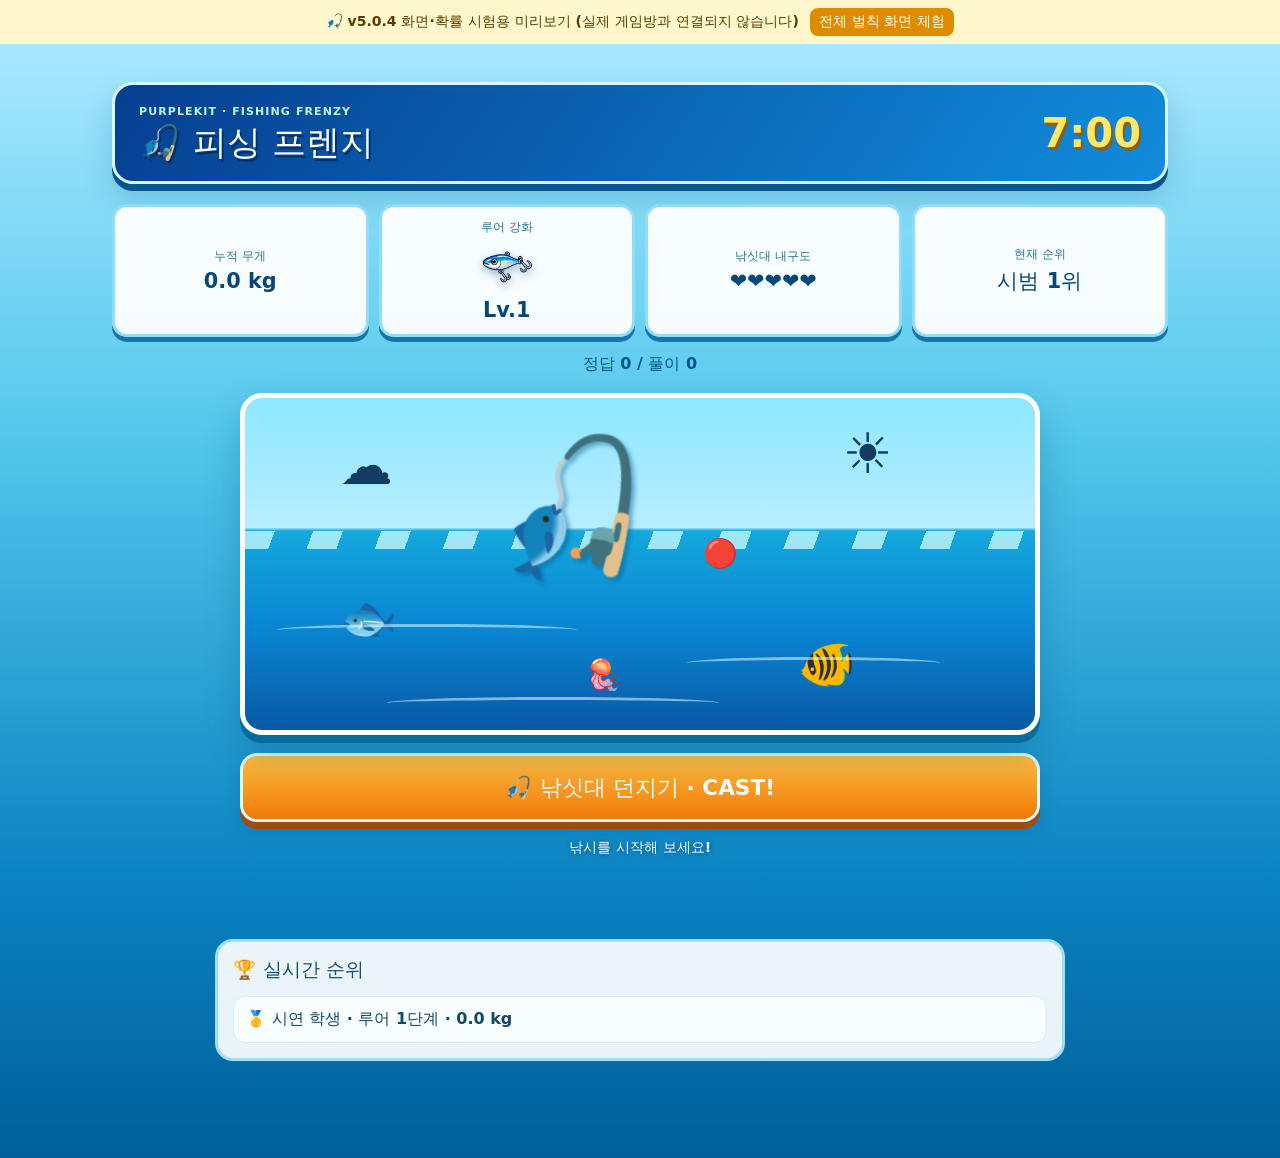
==== fishing-demo.html @ c1966823 "Add files via upload" ====
<!doctype html><html lang="ko"><head><meta charset="utf-8"><meta name="viewport" content="width=device-width, initial-scale=1"><title>피싱 프렌지 v5.0.4 · 오프라인 미리보기</title>
<link rel="stylesheet" href="styles.css"><link rel="stylesheet" href="arcade.css"><link rel="stylesheet" href="fishing.css">
<style>body{margin:0}#fishing-student{display:block!important;position:relative!important}#preview-banner{position:relative;z-index:10;background:#fff7cc;color:#583d00;padding:8px 12px;text-align:center;font-size:14px;font-weight:800}#preview-penalty{border:0;padding:5px 9px;background:#df8b00;color:white;border-radius:8px;cursor:pointer;margin-left:6px}</style></head>
<body class="arcade-theme quiz-stage-active"><div id="preview-banner">🎣 v5.0.4 화면·확률 시험용 미리보기 (실제 게임방과 연결되지 않습니다) <button type="button" id="preview-penalty">전체 벌칙 화면 체험</button></div>
<section id="student-room" hidden></section>
<section aria-label="피싱 프렌지 학생 게임 화면" class="quiz-stage fishing-student" id="fishing-student">
<div class="quiz-stage-inner fishing-stage-inner">
<div class="fishing-head"><div><span class="quiz-stage-kicker">PURPLEKIT · FISHING FRENZY</span><h2>🎣 피싱 프렌지</h2></div><strong id="fishing-clock">7:00</strong></div>
<div class="fishing-scorebar"><div><small>누적 무게</small><strong id="fishing-weight">0.0 kg</strong></div><div><small>루어 강화</small><div class="fishing-level-display"><img id="fishing-lure-icon" alt="현재 루어" src="images/fishing/lures/lure1.png"><strong id="fishing-level">Lv.1</strong></div></div><div><small>낚싯대 내구도</small><strong id="fishing-durability">❤️❤️❤️❤️❤️</strong></div><div><small>현재 순위</small><strong id="fishing-place">—</strong></div></div>
<p class="fishing-progress" id="fishing-progress">정답 0 / 풀이 0</p>
<div class="fishing-center" hidden="" id="fishing-wait">선생님이 낚시 게임을 준비하고 있어요!</div>
<div class="fishing-cast-view" hidden="" id="fishing-cast-view">
<div aria-label="푸른 바다 위 낚싯대와 물고기들" class="fishing-sea" data-phase="cast" id="fishing-boat" role="img">
<span class="fishing-sun">☀️</span><span class="fishing-cloud">☁️</span><span class="fishing-rod">🎣</span><span class="fishing-bobber">🔴</span><span class="fishing-sea-fish">🐟</span><span class="fishing-sea-fish second">🐠</span><span class="fishing-sea-fish third">🪼</span><span class="fishing-wave wave1"></span><span class="fishing-wave wave2"></span><span class="fishing-wave wave3"></span>
</div>
<button class="fishing-main-button" id="fishing-cast-button" type="button">🎣 낚싯대 던지기 · CAST!</button>
<p class="helper" id="fishing-cast-hint">눌러서 바다에 낚싯대를 던져 보세요!</p>
</div>
<section class="fishing-question-view" hidden="" id="fishing-question-view">
<div class="fishing-question-card"><span class="fishing-question-label" id="fishing-question-label">📖 퀴즈 문제</span><h2 id="fishing-question">문제 대기</h2>
<figure hidden="" id="fishing-question-image-wrap"><img alt="퀴즈 문제 그림" id="fishing-question-image"/></figure></div>
<div class="fishing-choices" id="fishing-choices"></div>
<button class="fishing-main-button" disabled="" id="fishing-submit" type="button">정답 제출하고 낚아 올리기!</button>
</section>
<section class="fishing-reward" data-rarity="normal" hidden="" id="fishing-reward">
<span class="fishing-reward-spark">✨ 🌊 ✨</span>
<div class="fishing-sprite-holder"><span class="fishing-catch-emoji" id="fishing-catch-emoji">🐟</span><img alt="낚은 바다 생물" hidden="" id="fishing-catch-image" src=""/></div>
<h2 id="fishing-reward-title">낚시 결과</h2><strong id="fishing-reward-detail">+0.0 kg</strong><p id="fishing-reward-total">누적 무게 0.0 kg</p>
<button class="fishing-main-button" id="fishing-next" type="button">다음 낚시하러 가기 ➜</button>
</section>
<section class="fishing-finished" hidden="" id="fishing-finished"><h2>🏆 피싱 프렌지 종료!</h2><p>내가 잡은 바다 생물의 총무게</p><strong id="fishing-finish-weight">0.0 kg</strong><p>아래에서 전체 순위를 확인해 보세요!</p></section>
<p aria-live="polite" class="fishing-status" id="fishing-message" role="status"></p>
<section class="fishing-leaderboard"><h3>🏆 실시간 순위</h3><div class="fishing-rank-list" id="fishing-leaders"></div></section>
<div aria-live="polite" class="fishing-penalty" data-effect="school" hidden="" id="fishing-penalty"><div class="fishing-penalty-creatures">🐟 🐠 🐟 🪼 🐟 🐠 🐟</div><strong id="fishing-penalty-description">🐟 물고기 떼!</strong></div>
</div>
</section>
<script>
// Purplekit v5.0.4 Fishing Frenzy — pure balancing and scoring helpers.
// All random rewards are chosen in the teacher's authenticated browser.
const FISHING_DURABILITY = 5;
const FISHING_PENALTY_CHANCE = 0.03;
const FISHING_PENALTY_COOLDOWN_MS = 60000;
const FISHING_PENALTY_DURATION_MS = 1800;
const FISHING_LURE_HEAL = 0; // 0 by default; adjust to 1 after classroom tests.
const CREATURES = Object.freeze([
  {id:'mackerel',name:'고등어',tier:'normal',emoji:'🐟'},
  {id:'flatfish',name:'광어',tier:'normal',emoji:'🐟'},
  {id:'puffer',name:'복어',tier:'normal',emoji:'🐡'},
  {id:'flyingfish',name:'날치',tier:'normal',emoji:'🐠'},
  {id:'jellyfish',name:'해파리',tier:'normal',emoji:'🪼'},
  {id:'salmon',name:'연어',tier:'normal',emoji:'🐟'},
  {id:'eel',name:'장어',tier:'normal',emoji:'🐍'},
  {id:'crab',name:'꽃게',tier:'normal',emoji:'🦀'},
  {id:'tuna',name:'참치',tier:'big',emoji:'🐟'},
  {id:'shark',name:'상어',tier:'big',emoji:'🦈'},
  {id:'turtle',name:'바다거북',tier:'big',emoji:'🐢'},
  {id:'whale',name:'고래',tier:'big',emoji:'🐳',minLevel:4},
  {id:'octopus',name:'문어',tier:'big',emoji:'🐙'},
  {id:'sawshark',name:'톱상어',tier:'rare',emoji:'🦈'},
  {id:'sunfish',name:'개복치',tier:'rare',emoji:'🐟'},
  {id:'orca',name:'범고래',tier:'rare',emoji:'🐋',minLevel:4},
  {id:'ray',name:'가오리',tier:'rare',emoji:'🐠'},
  {id:'anglerfish',name:'아귀',tier:'rare',emoji:'🐡'},
  {id:'megalodon',name:'메갈로돈',tier:'legend',emoji:'🦈',minLevel:5},
  {id:'mosasaurus',name:'모사사우루스',tier:'legend',emoji:'🦕',minLevel:5},
  {id:'manta',name:'만타가오리',tier:'legend',emoji:'🐠',minLevel:5},
  {id:'bluewhale',name:'대왕고래',tier:'legend',emoji:'🐋',minLevel:5},
  {id:'giantsquid',name:'대왕오징어',tier:'legend',emoji:'🦑',minLevel:5}
]);
const EARLY_RANGES=[[1,10],[5,20],[10,30],[20,50],[30,75],[45,100],[60,130],[80,165]];
const LEGEND_ODDS=[0,0,0,0,0,0.01,0.02,0.04,0.07,0.10,0.12];
const randomIndex=(n,rng=Math.random)=>Math.min(n-1,Math.max(0,Math.floor(rng()*n)));
const rollInt=(min,max,rng=Math.random)=>min+randomIndex(max-min+1,rng);
function lureInterval(level){return level<=3?3:level<=6?4:5;}
function lureRetryInterval(rng=Math.random){return rollInt(1,3,rng);}
function weightRange(level){
  const n=Math.max(1,Math.floor(Number(level)||1));
  if(n<=8)return [...EARLY_RANGES[n-1]];
  const k=n-8;
  const lo=5*Math.round((80+20*k+1.5*k*(k-1))/5);
  const hi=5*Math.round((165+35*k+2*k*(k-1))/5);
  return [lo,hi];
}
function legendChance(level){const n=Math.max(1,Math.floor(Number(level)||1));return n<5?0:n<=10?LEGEND_ODDS[n]:Math.min(.15,.12+.01*(n-10));}
function tierOdds(level){
  const legend=legendChance(level),rare=Math.min(.31,.05+.028*(level-1));
  const big=Math.min(.43,.13+.033*(level-1));
  return {legend,rare,big,normal:Math.max(0,1-legend-rare-big)};
}
function pickCreature(level,rng=Math.random){
  const odds=tierOdds(level),r=rng();
  let tier=r<odds.legend?'legend':r<odds.legend+odds.rare?'rare':r<odds.legend+odds.rare+odds.big?'big':'normal';
  let pool=CREATURES.filter(x=>x.tier===tier&&(x.minLevel||1)<=level);
  if(!pool.length){tier='normal';pool=CREATURES.filter(x=>x.tier===tier);}
  const fish=pool[randomIndex(pool.length,rng)];
  const [min,max]=weightRange(level);
  const kg=Math.round((min+(max-min)*Math.pow(rng(),1.5))*10)/10;
  const juvenile=(fish.tier==='big'||fish.tier==='rare')&&level<=3;
  return {...fish,kg,displayName:juvenile?`어린 ${fish.name}`:fish.name,level};
}
function freshScore(name,avatarId,rng=Math.random){return {name,avatarId,kg:0,answered:0,correct:0,level:1,durability:FISHING_DURABILITY,progress:0,nextUpgradeAt:lureInterval(1,rng),lastAnswerNonce:'',lastResult:null};}
function resolveCatch(score,{correct,upgrade=false,canPenalty=false,rng=Math.random}={}){
  const next={...score,answered:(score.answered||0)+1,correct:(score.correct||0)+(correct?1:0)};
  if(!correct){
    next.durability=Math.max(0,(next.durability||FISHING_DURABILITY)-1);
    let type='miss';
    if(upgrade){next.progress=0;next.nextUpgradeAt=lureRetryInterval(rng);type='upgrade-miss';}
    if(next.durability===0){
      next.level=1;next.durability=FISHING_DURABILITY;next.progress=0;next.nextUpgradeAt=lureInterval(1,rng);
      type='broken';
    }
    return {score:next,result:{type,correct:false,kg:0}};
  }
  if(upgrade){
    next.level=(next.level||1)+1;next.progress=0;next.nextUpgradeAt=lureInterval(next.level,rng);
    next.durability=Math.min(FISHING_DURABILITY,next.durability+FISHING_LURE_HEAL);
    return {score:next,result:{type:'upgrade',correct:true,kg:0,newLevel:next.level}};
  }
  next.progress=(next.progress||0)+1;
  if(canPenalty&&rng()<FISHING_PENALTY_CHANCE){
    const effects=['school','jelly','ink','shrink'];
    return {score:next,result:{type:'penalty',correct:true,kg:0,effect:effects[randomIndex(effects.length,rng)]}};
  }
  const creature=pickCreature(next.level,rng);
  next.kg=Math.round((next.kg+creature.kg)*10)/10;
  return {score:next,result:{type:'fish',correct:true,kg:creature.kg,creatureId:creature.id,name:creature.displayName,tier:creature.tier,emoji:creature.emoji,level:next.level}};
}
function fishingRanking(scores={}){return Object.entries(scores).map(([uid,s])=>({uid,...s})).sort((a,b)=>b.kg-a.kg||b.correct-a.correct||a.name.localeCompare(b.name,'ko'));}

const $=id=>document.getElementById(id);
let score=freshScore('시연 학생','a01'),phase='cast',question=null,selected='',upgrade=false,chosen=0,startedAt=Date.now(),answered=0;
const bank=[
 ['12 × 8은 얼마일까요?',['88','96','108','86'],2],
 ['우리나라의 수도는 어디일까요?',['서울','부산','대전','인천'],1],
 ['1/2과 크기가 같은 분수는?',['1/3','2/4','2/5','3/4'],2],
 ['빛의 굴절과 관련된 현상은?',['거울에 비침','물속 빨대가 꺾여 보임','그림자의 생성','소리가 반사됨'],2],
 ['15와 20의 최대공약수는?',['3','4','5','10'],3],
 ['바다에 사는 포유류는?',['꽃게','고등어','고래','복어'],3],
 ['우리나라의 동쪽에 있는 바다는?',['동해','서해','남해','황해'],1],
 ['30 ÷ 6 + 4의 값은?',['5','7','9','11'],3]
];
function views(view){for(const name of ['fishing-wait','fishing-cast-view','fishing-question-view','fishing-reward','fishing-finished'])$(name).hidden=name!==view;}

function lureAsset(level){const n=Math.min(8,Math.max(1,Math.floor(Number(level)||1)));return `images/fishing/lures/lure${n}.png?v=5.0.4`; }
function setLureVisual(level){const icon=$('fishing-lure-icon');if(icon)icon.src=lureAsset(level);$('fishing-level').textContent='Lv.'+(level||1);}

function stats(){
 $('fishing-weight').textContent=score.kg.toFixed(1)+' kg';setLureVisual(score.level);
 $('fishing-durability').textContent='❤️'.repeat(score.durability)+'🖤'.repeat(5-score.durability);
 $('fishing-progress').textContent=`정답 ${score.correct} / 풀이 ${score.answered}`;
 $('fishing-place').textContent='시범 1위';
 $('fishing-leaders').textContent='';const r=document.createElement('div');r.className='fishing-rank-row';r.textContent=`🥇 시연 학생 · 루어 ${score.level}단계 · ${score.kg.toFixed(1)} kg`;$('fishing-leaders').append(r);
}
function cast(){phase='cast';views('fishing-cast-view');$('fishing-boat').dataset.phase='cast';$('fishing-cast-button').disabled=false;$('fishing-cast-button').textContent='🎣 낚싯대 던지기 · CAST!';$('fishing-cast-hint').textContent='낚시를 시작해 보세요!';}
$('fishing-cast-button').addEventListener('click',()=>{
 if(phase==='cast'){
   phase='waiting';$('fishing-boat').dataset.phase='waiting';$('fishing-cast-button').disabled=true;$('fishing-cast-button').textContent='🐟 입질을 기다리는 중…';
   setTimeout(()=>{if(phase!=='waiting')return;phase='hit';$('fishing-boat').dataset.phase='hit';$('fishing-cast-button').disabled=false;$('fishing-cast-button').textContent='🎣 HIT! 지금 낚아 올리기!';$('fishing-cast-hint').textContent='입질이 왔어요! 버튼을 누르면 문제가 나옵니다.';},1000+Math.floor(Math.random()*2001));
 }else if(phase==='hit'){makeQuestion();}
});
function makeQuestion(){
 phase='question';views('fishing-question-view');question=bank[Math.floor(Math.random()*bank.length)];upgrade=score.progress>=score.nextUpgradeAt;
 $('fishing-question-label').textContent=`📖 ${score.answered+1}번째 문제`; 
 $('fishing-question').textContent=question[0];$('fishing-question-image-wrap').hidden=true;
 const wrap=$('fishing-choices');wrap.replaceChildren();selected='';$('fishing-submit').disabled=true;
 question[1].forEach((opt,i)=>{const b=document.createElement('button');b.className='fishing-choice';b.type='button';b.textContent=`${i+1}. ${opt}`;b.onclick=()=>{selected=String(i+1);wrap.querySelectorAll('button').forEach(el=>el.classList.toggle('chosen',el===b));$('fishing-submit').disabled=false;};wrap.append(b);});
}
$('fishing-submit').addEventListener('click',()=>{
 if(!selected||phase!=='question')return;
 const out=resolveCatch(score,{correct:Number(selected)===question[2],upgrade,canPenalty:false});score=out.score;phase='reward';views('fishing-reward');stats();
 const result=out.result;
 const sprite=$('fishing-catch-image');sprite.hidden=true;$('fishing-catch-emoji').hidden=false;
 let name='물고기를 놓쳤어요!',detail='다시 도전해 보세요!',emoji='💦';
 if(result.type==='fish'){
   name=result.name;detail=`+${result.kg.toFixed(1)} kg 획득!`;emoji=result.emoji;sprite.src=`images/fishing/${result.creatureId}.png?v=5.0.4`;sprite.hidden=false;$('fishing-catch-emoji').hidden=true;
 }else if(result.type==='upgrade'){name=`루어 ${result.newLevel}단계 강화!`;detail='더 무거운 생물에 도전해 보세요!';emoji='🎣';sprite.src=lureAsset(result.newLevel);sprite.hidden=false;$('fishing-catch-emoji').hidden=true;}
 else if(result.type==='broken'){name='낚싯대가 부러졌어요!';detail='루어 1단계로 복귀 · 총 kg은 유지';emoji='🪵';}
 else if(result.type==='upgrade-miss'){name='강화 루어를 놓쳤어요!';detail='정답 1~3개 뒤 다시 도전할 수 있어요.';}
 $('fishing-catch-emoji').textContent=emoji;
 $('fishing-reward-title').textContent=name;$('fishing-reward-detail').textContent=detail;
 $('fishing-reward').dataset.rarity=result.tier||'normal';$('fishing-reward-total').textContent=`현재 누적 ${score.kg.toFixed(1)} kg`;
});
$('fishing-next').addEventListener('click',cast);
$('preview-penalty').addEventListener('click',()=>{
 const layer=$('fishing-penalty');layer.dataset.effect=['school','jelly','ink','shrink'][Math.floor(Math.random()*4)];
 $('fishing-penalty-description').textContent='🐟 잠깐! 물고기 떼가 지나가요!';layer.hidden=false;
 setTimeout(()=>layer.hidden=true,1800);
});
setInterval(()=>{$('fishing-clock').textContent='7:00';},1000);stats();cast();
</script></body></html>
---- styles.css ----
:root{font-family:system-ui,-apple-system,"Segoe UI",Roboto,"Noto Sans KR",Arial,sans-serif;color:#183155;background:#f4f8ff;font-synthesis:none}
*{box-sizing:border-box}body{margin:0;background:radial-gradient(circle at 10% 8%,#e6efff 0,transparent 32%),radial-gradient(circle at 95% 55%,#e7f9f4 0,transparent 33%),#f4f8ff;min-height:100vh}a{text-decoration:none;color:inherit}button,input{font:inherit}button{cursor:pointer}button:disabled{opacity:.48;cursor:not-allowed}.shell{min-height:100vh;max-width:1120px;margin:0 auto;padding:0 30px;display:flex;flex-direction:column}.site-header{display:flex;align-items:center;justify-content:space-between;padding:29px 0 25px;gap:12px}.brand{display:inline-flex;align-items:center;gap:10px;font-weight:850;font-size:21px;color:#172f5b}.brand-icon{display:inline-flex;align-items:center;justify-content:center;width:36px;height:36px;border-radius:13px;background:#315cd7;color:#fff;font-weight:900;transform:rotate(-7deg)}.version{font-size:13px;color:#6682a5;font-weight:700;white-space:nowrap}.hero{margin:45px 0 31px;border-radius:30px;padding:62px 64px;background:linear-gradient(125deg,#254bc8,#3f74e1);color:#fff;box-shadow:0 24px 45px rgba(37,76,194,.18);position:relative;overflow:hidden}.hero:after{content:"?";position:absolute;right:54px;top:-50px;font-size:300px;font-weight:900;opacity:.065;transform:rotate(12deg)}.eyebrow{letter-spacing:.12em;text-transform:uppercase;font-size:13px;font-weight:900;color:#416fce}.hero .eyebrow{color:#cce3ff}.hero h1{font-weight:850;font-size:clamp(36px,5vw,59px);letter-spacing:-.06em;line-height:1.16;margin:19px 0}.hero h1 em{font-style:normal;color:#b7ffdc}.hero p{font-size:18px;line-height:1.75;color:#e1eeff;max-width:620px;position:relative;z-index:1}.hero-tags{display:flex;flex-wrap:wrap;gap:9px;margin-top:26px}.hero-tags span{border:1px solid #ffffff50;background:#ffffff20;padding:7px 12px;border-radius:100px;font-size:13px;font-weight:750}.entry-grid{display:grid;grid-template-columns:repeat(2,minmax(0,1fr));gap:20px}.entry-card{display:flex;flex-direction:column;min-height:260px;padding:27px 30px;border:1px solid #dce5f5;border-radius:23px;background:#fff;box-shadow:0 10px 28px #1831550b;transition:transform .18s,box-shadow .18s}.entry-card:hover{transform:translateY(-4px);box-shadow:0 18px 30px #18315520}.entry-card:focus-visible,.btn:focus-visible,a:focus-visible,input:focus-visible{outline:3px solid #f4aa37;outline-offset:3px}.card-mark{display:inline-flex;align-items:center;justify-content:center;width:52px;height:52px;border-radius:16px;font-size:27px}.teacher-mark{background:#e3ecff;color:#315bd6}.student-mark{background:#d9fbef;color:#118565}.card-title{font-size:25px;font-weight:850;margin-top:19px;letter-spacing:-.04em}.card-arrow{float:right;color:#6990d5}.card-desc{color:#617794;line-height:1.65;margin-top:10px}.card-action{margin-top:auto;font-size:14px;font-weight:800;color:#315cd7;padding-top:19px}.student-card .card-action{color:#088164}.notice{padding:18px 21px;margin:22px 0 8px;color:#576f91;background:#eaf1fc;border-radius:14px;font-size:14px;line-height:1.6}footer{margin-top:auto;padding:47px 0 24px;text-align:center;font-size:12px;color:#8a9ab3;letter-spacing:.02em}.page-content{max-width:850px;width:100%;margin:30px auto 0}.page-heading{margin-bottom:26px}.page-heading h1{font-size:clamp(30px,4vw,41px);letter-spacing:-.05em;margin:9px 0 7px}.page-heading p{color:#6e84a3;line-height:1.65}.panel{background:white;border:1px solid #dce5f5;box-shadow:0 12px 40px #18315510;border-radius:23px;padding:30px;margin:18px 0}.panel-header{display:flex;align-items:center;justify-content:space-between;gap:10px}.panel h2{font-size:21px;letter-spacing:-.04em;margin:0}.pill{border-radius:100px;padding:7px 11px;font-size:12px;font-weight:800}.pill-neutral{color:#697c99;background:#ecf2f8}.pill-success{background:#dff9eb;color:#087951}.pill-error{background:#fff0e9;color:#bf462d}.helper{font-size:14px;color:#6c7e98;line-height:1.65}.button-row{display:flex;flex-wrap:wrap;gap:9px;margin-top:18px}.btn{min-height:46px;border-radius:12px;border:0;padding:11px 17px;font-weight:800;transition:filter .15s}.btn:not(:disabled):hover{filter:brightness(.95)}.btn-primary{background:#315cd7;color:white}.btn-outline{color:#315cd7;background:white;border:1px solid #c6d3ea}.btn-quiet{color:#617794;background:#ecf2f9}.btn-small{font-size:13px}.uid-box{background:#f5f8fe;border:1px solid #e1eaf7;border-radius:14px;padding:14px;margin-top:20px;display:flex;align-items:center;gap:12px;justify-content:space-between;min-width:0}.uid-box[hidden]{display:none}.uid-text{display:block;font-size:12px;word-break:break-all;color:#315cd7;margin-top:5px}.count{font-weight:900;font-size:20px;color:#315cd7}.student-grid{display:grid;grid-template-columns:repeat(auto-fill,minmax(185px,1fr));gap:11px;margin-top:19px}.student-item{background:#f5f8fd;border:1px solid #e2eaf6;padding:13px;border-radius:12px;display:flex;align-items:center;gap:9px;min-width:0}.student-item span:last-child{overflow:hidden;text-overflow:ellipsis;white-space:nowrap;font-weight:750}.student-avatar{height:33px;width:33px;display:inline-flex;flex-shrink:0;align-items:center;justify-content:center;border-radius:50%;background:#dbe9ff;color:#315cd7;font-size:13px;font-weight:850}.empty-state{grid-column:1/-1;text-align:center;color:#8b9ab0;padding:33px 10px;border:1px dashed #d4deef;border-radius:13px}.tip{background:#fff8e7;color:#81652d;padding:15px 18px;border-radius:13px;font-size:14px;line-height:1.7}.back-link{display:inline-block;margin:19px 0;font-weight:750;color:#416bd0}.student-page{max-width:540px}.student-panel{text-align:center;padding:35px}.student-symbol{width:84px;height:84px;border-radius:26px;margin:0 auto 16px;background:linear-gradient(130deg,#2f62d5,#67afe8);display:flex;align-items:center;justify-content:center;font-size:51px;color:white}.connection{display:flex;justify-content:center;align-items:center;gap:9px;margin-bottom:26px;font-weight:750;color:#6983a0}.connection-dot{width:11px;height:11px;border-radius:100%;background:#bdc9da}.connection-dot.connected{background:#13b884;box-shadow:0 0 0 5px #d8f8eb}.field-label{display:block;text-align:left;font-weight:850;font-size:15px;margin-bottom:9px}input{width:100%;min-height:55px;padding:12px 15px;border:1px solid #cbd7e9;border-radius:12px;font-size:18px;color:#233e60;background:#fbfdff}.student-panel .helper{text-align:left;margin-top:7px}.button-stack{flex-direction:column}.btn-big{font-size:17px;min-height:54px}.feedback{font-size:14px;line-height:1.6;color:#637b98;min-height:2em}.centered{text-align:center}#student-message[data-kind="error"],#db-message[data-kind="error"],#auth-message[data-kind="error"]{color:#b43b30}#student-message[data-kind="success"]{color:#087951}@media(max-width:700px){.shell{padding:0 16px}.site-header{padding:19px 0}.brand{font-size:18px}.brand-icon{width:32px;height:32px}.hero{margin-top:13px;padding:37px 26px;border-radius:22px}.hero:after{right:10px;font-size:170px;top:-20px}.hero p{font-size:16px}.entry-grid{grid-template-columns:1fr;gap:12px}.entry-card{min-height:230px;padding:24px}.page-content{margin-top:18px}.panel{padding:23px 20px}.uid-box{flex-direction:column;align-items:stretch}.student-panel{padding:30px 20px}footer{padding:34px 0 21px}}@media(prefers-reduced-motion:reduce){.entry-card,.btn{transition:none}}

/* v1 Question Set Studio */
.sets-page{max-width:1040px}.sets-page .panel{padding:28px 30px}.sets-page button{white-space:normal}.workspace-locked{opacity:.45;pointer-events:none;user-select:none}.two-col-form{display:grid;grid-template-columns:1fr 1fr;gap:16px;margin:20px 0 7px}.two-col-form input[type=file]{font-size:14px;padding:12px;background:#f8fbff}.sets-page input,.sets-page select,.sets-page textarea{font:inherit;color:#1c3659}.setup-guide{margin-top:17px;padding:18px;background:#fff8e7;border:1px solid #f6e5b7;border-radius:14px;line-height:1.7}.setup-guide p{margin:8px 0}.saved-list{display:flex;flex-direction:column;gap:9px;margin-top:15px}.saved-set{display:flex;justify-content:space-between;gap:16px;align-items:center;border:1px solid #e4ebf5;border-radius:14px;padding:13px 15px;background:#f8fbff}.saved-description{display:flex;flex-direction:column;gap:3px;min-width:0}.saved-description strong{overflow-wrap:anywhere}.saved-set .button-row{margin:0}.issues{margin:15px 0}.issues:empty{display:none}.issues strong{color:#b94234}.error-list{padding:12px 16px 12px 32px;border-radius:12px;background:#fff3ed;color:#ae3d31;line-height:1.7;max-height:275px;overflow:auto;font-size:14px}.validation-ok{padding:11px 15px;border-radius:12px;background:#e6faf0;color:#08754f;font-weight:700}.question-editor{display:flex;flex-direction:column;gap:13px;margin-top:18px}.question-card{border:1px solid #dbe5f3;border-radius:16px;background:#fbfdff;padding:17px 18px}.question-card[open]{background:#fff}.question-card summary{font-weight:850;cursor:pointer;line-height:1.5;padding:4px 0;overflow-wrap:anywhere}.question-card .edit-field{display:flex;flex-direction:column;gap:6px;margin-top:14px;min-width:0}.field-mini{font-weight:700;color:#4d6585;font-size:13px}.edit-input{min-height:42px;border:1px solid #cbd7e9;border-radius:10px;padding:9px 11px;background:white;font-size:14px!important;width:100%}.question-card textarea{resize:vertical;min-height:70px;line-height:1.5}.question-card select{cursor:pointer}.editor-grid,.answer-grid{display:grid;grid-template-columns:repeat(2,minmax(0,1fr));gap:11px}.btn-danger{background:#fce9e8;color:#b03333}.btn-danger:hover{background:#f7d9d7}#sets-auth-message[data-kind=error],#editor-status[data-kind=error],#rules-status[data-kind=error]{color:#b43b30}#sets-auth-message[data-kind=success],#editor-status[data-kind=success],#rules-status[data-kind=success]{color:#087951}@media(max-width:760px){.sets-page .panel{padding:22px 17px}.two-col-form,.answer-grid{grid-template-columns:1fr}.saved-set{align-items:flex-start;flex-direction:column}.saved-set .button-row{gap:5px}.editor-grid{grid-template-columns:1fr}}

/* v2 room controls (v1 editor design intentionally unchanged) */
.rooms-page{max-width:1000px}.rooms-page .panel{padding:26px 28px}.rooms-page select{width:100%;min-height:54px;padding:11px 13px;background:#fbfdff;border:1px solid #cbd7e9;border-radius:12px;color:#233e60;font:inherit}.room-code-layout{display:grid;grid-template-columns:minmax(0,1fr) 235px;align-items:center;gap:20px;padding-top:14px}.room-code{font-size:clamp(43px,6vw,70px);letter-spacing:.13em;font-weight:900;color:#254bc8;line-height:1.2;font-variant-numeric:tabular-nums}.room-qr{background:#f5f8fc;border:1px solid #e0e8f5;border-radius:16px;padding:14px;text-align:center}.room-qr img{display:block;max-width:100%;height:auto;margin:auto}.room-qr p{text-align:center;margin-bottom:0}.room-waiting{margin:16px 0 23px;display:flex;flex-direction:column;align-items:center;text-align:center;gap:8px;padding:23px;background:#eff5ff;border-radius:15px;color:#425b83}.room-waiting>span:first-child{font-size:42px}.room-waiting strong{color:#17345e;font-size:18px}.room-code-section .button-row{margin-top:13px}#join-feedback[data-kind=error],#room-live-message[data-kind=error],#room-create-message[data-kind=error],#room-auth-message[data-kind=error]{color:#b43b30}#join-feedback[data-kind=success],#room-auth-message[data-kind=success],#room-create-message[data-kind=success]{color:#087951}.room-code-section .helper{margin:9px 0}.student-item small{font-size:10px;color:#6882a5}@media(max-width:730px){.room-code-layout{grid-template-columns:1fr}.room-qr{max-width:260px}.rooms-page .panel{padding:21px 16px}.rooms-page .two-col-form{grid-template-columns:1fr}.room-code{font-size:49px}}

/* v2.2 load-test console — existing v1 editor / v2 lobby styles unchanged */
.load-page{max-width:1060px}.load-page .panel{padding:25px 29px}.load-select{min-height:52px;min-width:240px;max-width:100%;border:1px solid #cbd7e9;border-radius:12px;padding:10px 13px;background:#fbfdff;color:#233e60;font-size:16px}.load-room-code{display:inline-block;align-self:center;font-weight:900;font-size:24px;letter-spacing:.1em;font-variant-numeric:tabular-nums;color:#234dd0}.load-leftover{margin-top:20px;padding-top:15px;border-top:1px solid #e4ebf4}.load-leftover h3,.load-page h3{font-size:17px;margin:18px 0 8px}.load-stats{display:grid;grid-template-columns:repeat(3,minmax(0,1fr));gap:12px;margin:18px 0}.load-stat{display:flex;flex-direction:column;gap:5px;background:#f4f7fc;border:1px solid #e2e9f3;border-radius:14px;padding:14px 16px}.load-stat span{color:#607997;font-size:13px}.load-stat strong{color:#213c62;font-size:22px;font-variant-numeric:tabular-nums}.load-progress-text{font-size:14px;color:#4c6586;font-weight:750}.load-page progress{display:block;width:100%;height:14px;accent-color:#2755d8;margin:10px 0 14px}.load-verdict{padding:12px 15px;border:1px solid #dce5f0;border-radius:12px;background:#f4f7fc;color:#415a7b;line-height:1.55}.load-verdict[data-kind=success]{background:#e7faef;color:#087b52;border-color:#b6e8cc}.load-verdict[data-kind=error]{background:#fff1ea;color:#b23c31;border-color:#f0c9bc}.load-log{max-height:340px;overflow:auto;white-space:pre-wrap;overflow-wrap:anywhere;font:13px/1.7 ui-monospace,SFMono-Regular,Consolas,monospace;background:#182942;color:#f3f7ff;border-radius:13px;padding:15px;min-height:110px}.load-page .helper[data-kind=error]{color:#b43b30}.load-page .helper[data-kind=success]{color:#087951}@media(max-width:760px){.load-page .panel{padding:21px 16px}.load-stats{grid-template-columns:repeat(2,minmax(0,1fr))}.load-stat{padding:11px}.load-stat strong{font-size:18px}}

/* v3: 클래식 퀴즈, 소형 태블릿 및 PC 반응형 */
.classic-topline{display:flex;align-items:center;justify-content:space-between;gap:12px;margin:12px 0;font-size:14px;color:#325ba7}
.classic-prompt{font-size:clamp(19px,2.5vw,25px);font-weight:800;line-height:1.4;color:#102d62;margin:14px 0}
.classic-columns{display:grid;grid-template-columns:1fr 1fr;gap:16px;margin-top:22px}
.classic-columns h3{font-size:16px;margin:10px 0}
.classic-board{border:1px solid #dce5f5;border-radius:12px;padding:9px;background:#f7faff;min-height:48px;max-height:360px;overflow:auto}
.classic-rank-line,.classic-stat-line{font-size:13px;padding:9px 8px;border-bottom:1px solid #e4ebf6;line-height:1.4}
.classic-rank-line:last-child,.classic-stat-line:last-child{border-bottom:0}
.classic-rank-line.mine{background:#e2eeff;border-radius:7px;font-weight:800}
.classic-options{display:grid;gap:10px;margin:15px 0}
.classic-option{display:flex;gap:10px;align-items:center;padding:13px 15px;border:1px solid #ccdcf6;border-radius:13px;cursor:pointer;background:white;font-size:16px}
.classic-option:has(input:checked){border-color:#315bcb;background:#eef4ff;font-weight:800}
.classic-option input{width:20px;height:20px;accent-color:#315bcb}
#quiz-typing{padding:14px;width:100%;font-size:18px}
#quiz-answer-feedback{font-weight:800;color:#18428a}
@media(max-width:680px){.classic-columns{grid-template-columns:1fr}.classic-topline{flex-wrap:wrap}.classic-option{font-size:15px}}

/* ── v3.1 큰 문제 화면: 교사·학생 공통 ── */
.quiz-stage[hidden],.quiz-stage-view[hidden],.quiz-stage [hidden]{display:none!important}
.quiz-stage{position:fixed;inset:0;z-index:1000;background:linear-gradient(145deg,#e7efff 0%,#f6f9ff 52%,#e5f8f4 100%);overflow:auto;overscroll-behavior:contain;padding:18px clamp(14px,3vw,48px) 42px;color:#102e62}
body.quiz-stage-active{overflow:hidden}
.quiz-stage-inner{max-width:1160px;margin:0 auto}
.quiz-stage-head{display:flex;justify-content:space-between;align-items:center;gap:20px;background:#fff;border:1px solid #dbe6f7;border-radius:20px;padding:18px clamp(18px,3vw,32px);box-shadow:0 7px 23px #2039660b;position:relative}
.quiz-stage-head>div:first-child{display:flex;flex-direction:column;gap:4px}
.quiz-stage-kicker{color:#496ed0;letter-spacing:.1em;font-size:11px;font-weight:900}
.quiz-stage-head strong{font-size:clamp(21px,3vw,28px)}
.quiz-stage-meta{display:flex;align-items:center;gap:24px;font-weight:850;font-size:clamp(16px,2vw,23px);white-space:nowrap}
#quiz-time,#classic-focus-timer{color:#315cd7;background:#edf3ff;border-radius:14px;padding:10px 15px;font-variant-numeric:tabular-nums}
.quiz-stage-view{padding:clamp(16px,2.4vw,30px) 0 8px}
.quiz-question-card{background:#fff;border:2px solid #d9e6fa;border-radius:25px;padding:clamp(24px,4vw,48px);box-shadow:0 14px 36px #18315512;margin:0 0 20px}
.quiz-question-heading{margin:0;font-size:clamp(27px,3.8vw,48px);line-height:1.42;letter-spacing:-.045em;overflow-wrap:anywhere;white-space:pre-wrap}
.quiz-question-guide{color:#697f9f;font-size:16px;margin:16px 0 0}
.quiz-large-options{display:grid;grid-template-columns:repeat(2,minmax(0,1fr));gap:15px;margin:16px 0}
.quiz-large-option{min-height:115px;border:2px solid #d6e2f6;border-radius:20px;padding:18px clamp(16px,3vw,30px);background:#fff;display:flex;align-items:center;gap:17px;font-size:clamp(19px,2.2vw,27px);font-weight:780;line-height:1.45;overflow-wrap:anywhere;box-shadow:0 7px 19px #1b3d6b0a;cursor:pointer;position:relative}
.quiz-large-option input{position:absolute;opacity:0;width:1px;height:1px;pointer-events:none}
.quiz-large-option:has(input:checked){border-width:4px;border-color:var(--option-accent,#315cd7);background:var(--option-selected,#eaf1ff);box-shadow:0 0 0 3px #ffffff55,0 12px 28px #315cd736;transform:translateY(-1px)}
.quiz-large-option:has(input:checked){padding-right:78px}
.quiz-large-option:has(input:checked)::after{content:"선택";position:absolute;top:10px;right:12px;padding:5px 10px;border-radius:999px;background:var(--option-accent,#315cd7);color:#fff;font-size:12px;font-weight:900;letter-spacing:.02em;box-shadow:0 4px 10px #182e7040}
.quiz-large-option:has(input:checked) .quiz-option-number{background:var(--option-accent,#315cd7);color:#fff;transform:scale(1.08)}
.quiz-large-option:has(input:focus-visible){outline:3px solid #f7ac46;outline-offset:3px}
.quiz-large-option:has(input:disabled){cursor:default}
.quiz-option-number{display:inline-flex;width:45px;height:45px;min-width:45px;border-radius:15px;background:#e7efff;color:#2d55c1;align-items:center;justify-content:center;font-weight:900}
.quiz-large-option.is-correct,.quiz-reveal-option.is-correct{border-color:#19a36f;background:#e1f8ed;color:#0c6949}
.quiz-large-option.is-correct .quiz-option-number{background:#0c9365;color:white}
.quiz-large-option.is-selected-wrong,.quiz-reveal-option.is-selected-wrong{border-color:#e7a1a1;background:#fff1f1;color:#a02b34}
.quiz-large-submit{display:block;width:min(100%,620px);margin:18px auto 0;min-height:78px;padding:14px 22px;font-size:clamp(22px,2.35vw,29px);font-weight:950;letter-spacing:-.02em;border-radius:20px;box-shadow:0 12px 26px #21397a2a}
.quiz-stage-message{font-size:clamp(16px,1.8vw,20px);text-align:center;color:#587399;font-weight:740;padding:14px}
.quiz-stage-message[data-kind="success"]{color:#0b865d}.quiz-stage-message[data-kind="error"]{color:#b03d32}
#quiz-typing{width:100%;background:#fff;min-height:75px;font-size:clamp(20px,2.4vw,29px);border:2px solid #b8cdec}
.quiz-verdict{text-align:center;font-size:clamp(28px,3.7vw,46px);font-weight:900;letter-spacing:-.04em;padding:20px 10px;border-radius:22px;margin:0 0 14px}
.quiz-verdict-correct{background:#dff9eb;color:#0b805b}.quiz-verdict-wrong{background:#fff0ed;color:#be4031}.quiz-verdict-pending,.quiz-verdict-missing{background:#edf3fc;color:#48668d}
.quiz-reveal-question-card{background:#fff;border:2px solid #d9e6fa;border-radius:24px;padding:clamp(18px,2.4vw,30px);box-shadow:0 14px 36px #18315512;margin:0 0 12px;display:flex;flex-direction:column;gap:10px}
.quiz-reveal-question{font-size:clamp(22px,2.7vw,35px);line-height:1.45;margin:0;white-space:pre-wrap;overflow-wrap:anywhere}
.quiz-answer-spotlight{margin-top:auto;background:linear-gradient(135deg,#f3f8ff,#f5efff 55%,#eef8ff);border:2px solid #d6ddff;border-radius:20px;padding:16px 18px;text-align:center;display:grid;gap:6px;box-shadow:0 10px 24px #19316a10}
.quiz-answer-spotlight-label{font-size:13px;color:#5e70a5;font-weight:900;letter-spacing:.12em}
#quiz-correct-answer-big{display:block;font-size:clamp(26px,3vw,42px);line-height:1.2;color:#18377a;font-weight:1000;overflow-wrap:anywhere}
.quiz-my-choice-summary{margin:0;font-size:clamp(14px,1.55vw,19px);color:#48638f;font-weight:800}
.quiz-reveal-options{display:grid;grid-template-columns:repeat(2,minmax(0,1fr));gap:10px}
.quiz-reveal-option{padding:16px 22px;border:2px solid #d9e4f2;background:#fff;border-radius:14px;font-size:clamp(16px,1.8vw,22px);font-weight:760}
.quiz-reveal-feedback{text-align:center;font-size:clamp(17px,2vw,24px);font-weight:850;padding:12px 16px;border-radius:15px;background:#fff;margin:8px 0 0}
.quiz-score-summary{display:grid;grid-template-columns:repeat(2,minmax(0,1fr));gap:14px;margin:18px 0}
.quiz-score-summary>div{background:#fff;border:1px solid #dbe5f4;border-radius:18px;padding:18px;text-align:center;display:flex;flex-direction:column;gap:7px}
.quiz-score-summary span{font-size:14px;color:#667f9f}.quiz-score-summary strong{font-size:clamp(23px,3vw,35px);color:#254bc8}
.quiz-results-heading{text-align:center;padding:10px 0 16px}.quiz-results-heading h2{font-size:clamp(28px,4vw,44px);margin:8px 0}.quiz-results-heading p{font-size:16px;color:#5e779b}
.quiz-results-columns{display:grid;grid-template-columns:repeat(2,minmax(0,1fr));gap:18px;align-items:start}
.quiz-results-card{background:#fff;border:1px solid #dbe6f6;border-radius:19px;padding:19px;box-shadow:0 10px 26px #1831550d;min-width:0}
.quiz-results-card h3{font-size:19px;margin:0 0 15px;line-height:1.45}
.quiz-results-list{display:grid;gap:8px;min-height:48px}
.quiz-result-row{display:flex;gap:10px;align-items:center;background:#f5f8fd;border:1px solid #e4ebf7;padding:10px 12px;border-radius:12px;min-width:0}
.quiz-result-row.mine{background:#e8f0ff;border-color:#b8cbf4}
.quiz-result-place{color:#305bc1;font-weight:900;min-width:35px;font-size:14px}
.quiz-result-person{min-width:0;flex:1;display:flex;flex-direction:column;gap:4px}
.quiz-result-person strong{overflow-wrap:anywhere;font-size:15px}.quiz-result-person small{color:#6881a0;font-size:12px}
.quiz-result-metrics{display:flex;flex-direction:column;align-items:flex-end;gap:3px;white-space:nowrap}
.quiz-result-metrics strong{font-size:16px;color:#254bc8}.quiz-result-metrics small{font-size:12px;color:#607b9e}
.quiz-results-footer{display:flex;align-items:center;gap:16px;margin:18px 0}.quiz-results-footer p{color:#617899;font-size:14px}
#quiz-finished-view{text-align:center}.quiz-finish-icon{font-size:85px}#quiz-finished-view h2{font-size:clamp(31px,4vw,48px)}#quiz-final-ranking{max-width:750px;margin:20px auto;text-align:left}
.quiz-stage-error{background:#ffe7e2;color:#b93d35;padding:15px;border-radius:12px;margin-top:12px}
.quiz-focus-controls{margin:14px 0;background:#fff;border:1px solid #dbe6f7;border-radius:17px;padding:14px 18px;display:flex;justify-content:space-between;align-items:center;gap:12px;flex-wrap:wrap}
.quiz-focus-controls>span{font-weight:850;color:#315cd7;font-size:18px}
.quiz-focus-buttons{display:flex;flex-wrap:wrap;gap:8px}.quiz-focus-buttons .btn{min-height:44px}
.teacher-view .quiz-large-option{cursor:default}
@media(max-width:760px){.quiz-stage{padding:10px 12px 30px}.quiz-stage-head{padding:13px 15px;border-radius:14px}.quiz-stage-meta{gap:9px;font-size:14px}#quiz-time,#classic-focus-timer{padding:9px 10px}.quiz-large-options,.quiz-reveal-options,.quiz-results-columns{grid-template-columns:1fr}.quiz-large-option{min-height:87px;font-size:clamp(18px,4.8vw,25px)}.quiz-large-option:has(input:checked)::after{top:8px;right:10px;font-size:11px;padding:4px 8px}.quiz-option-number{width:38px;height:38px;min-width:38px}.quiz-results-footer{flex-direction:column;align-items:stretch}.quiz-results-card{padding:14px}.quiz-focus-controls{align-items:stretch}.quiz-focus-buttons .btn{flex:1}.quiz-score-summary{gap:8px}.quiz-large-submit{min-height:68px;font-size:clamp(20px,5vw,26px)}}

/* v3.2 ─ 보기 색상은 정오답 판정의 초록·빨강과 구분합니다. */
.quiz-large-options .quiz-large-option:nth-child(1){--option-bg:#E6EEFF;--option-border:#B8CFFB;--option-accent:#2A55CA;--option-number:#D5E3FF;--option-selected:#D6E4FF}
.quiz-large-options .quiz-large-option:nth-child(2){--option-bg:#F0EAFE;--option-border:#D7C6FC;--option-accent:#7145BC;--option-number:#E6DBFD;--option-selected:#E7D9FF}
.quiz-large-options .quiz-large-option:nth-child(3){--option-bg:#FFF4D2;--option-border:#EED591;--option-accent:#8A611A;--option-number:#FFE7A4;--option-selected:#FFE7AD}
.quiz-large-options .quiz-large-option:nth-child(4){--option-bg:#DFF5FF;--option-border:#A7DEF4;--option-accent:#146B94;--option-number:#C0EBFE;--option-selected:#C5EDFF}
.quiz-large-options .quiz-large-option:not(.is-correct):not(.is-selected-wrong){background:var(--option-bg,#fff);border-color:var(--option-border,#d6e2f6)}
.quiz-large-options .quiz-large-option:not(.is-correct):not(.is-selected-wrong) .quiz-option-number{background:var(--option-number,#e7efff);color:var(--option-accent,#2d55c1)}
.quiz-large-options .quiz-large-option:has(input:checked):not(.is-correct):not(.is-selected-wrong){background:var(--option-selected,#eaf1ff);border-color:var(--option-accent,#315cd7);box-shadow:0 6px 25px #243c7122}
.quiz-large-option.is-correct,.quiz-reveal-option.is-correct{border-color:#12905C!important;background:#DFF8EB!important;color:#075F41!important}
.quiz-large-option.is-selected-wrong,.quiz-reveal-option.is-selected-wrong{border-color:#D65B68!important;background:#FFE8EB!important;color:#9D2538!important}
.quiz-image-wrap{margin:20px 0 4px;padding:14px;background:#F8FAFF;border:1px solid #DCE6F7;border-radius:18px;text-align:center}
.quiz-image-wrap img{display:block;margin:auto;max-width:min(100%,850px);max-height:clamp(190px,40vh,430px);object-fit:contain;width:auto;height:auto;border-radius:9px}
.quiz-image-error{margin:10px auto;color:#AB3940;font-weight:700}
.question-image-preview{display:block;max-width:min(100%,450px);max-height:230px;margin:8px 0 4px;object-fit:contain;background:#f6f9ff;border:1px solid #cfddf2;border-radius:11px}
.question-image-preview[hidden]{display:none!important}
.question-image-warning{color:#B34443}
.image-help a{color:#315CD7;text-decoration:underline;text-underline-offset:2px}
.classic-auto-setting{display:flex;gap:8px;flex-wrap:wrap;align-items:center;font-size:14px;font-weight:750;color:#3155A6;padding:12px 14px;background:#EEF4FF;border:1px solid #CFDDF7;border-radius:13px;margin:10px 0}
.classic-auto-setting input{width:19px;height:19px;min-height:19px;margin:0;accent-color:#315CD7}
.classic-auto-setting .helper{font-weight:400}
.quiz-focus-controls .classic-auto-setting{margin:0;padding:8px 11px}
@media(max-width:760px){.quiz-image-wrap{padding:8px}.quiz-image-wrap img{max-height:32vh}.classic-auto-setting{font-size:13px}}
/* 그림 문제에서도 태블릿에서 보기를 빨리 찾을 수 있도록 이미지 높이를 조정 */
#quiz-solve-view:has(#quiz-image-wrap:not([hidden])) .quiz-question-card{padding:clamp(18px,2.5vw,32px)}
#quiz-solve-view:has(#quiz-image-wrap:not([hidden])) .quiz-image-wrap img{max-height:min(28vh,275px)}
@media(max-width:760px){#quiz-solve-view:has(#quiz-image-wrap:not([hidden])) .quiz-image-wrap img{max-height:25vh}}

/* ===== Purplekit v3.10 brand refresh ===== */
:root{
  --pk-bg:#f4f7ff;
  --pk-panel:#ffffff;
  --pk-line:#dbe5f4;
  --pk-text:#17345e;
  --pk-muted:#6780a1;
  --pk-primary:#5d53e6;
  --pk-primary-2:#8a59ef;
  --pk-mint:#dff6ea;
  --pk-shadow:0 16px 40px rgba(33,50,92,.08);
}
body{font-family:Inter,"Pretendard Variable","Pretendard","Noto Sans KR",system-ui,-apple-system,sans-serif;color:var(--pk-text)}
.shell{max-width:1380px}
.site-header{padding:24px 0 22px;gap:18px}
.brand{display:inline-flex;align-items:center;gap:14px;color:var(--pk-text)}
.brand-emblem{position:relative;display:inline-flex;align-items:center;justify-content:center;width:48px;height:48px;border-radius:18px;background:linear-gradient(135deg,#5860e7 10%,#7a56ec 55%,#b668f8 100%);box-shadow:0 12px 22px rgba(90,83,230,.28)}
.brand-icon{display:inline-flex;align-items:center;justify-content:center;width:30px;height:30px;border-radius:12px;background:rgba(255,255,255,.18);color:#fff;font-size:21px;font-weight:900;transform:none}
.brand-spark{position:absolute;display:block;border-radius:999px;background:#fff;opacity:.9}
.brand-spark-a{width:8px;height:8px;top:8px;right:8px;box-shadow:0 0 0 3px rgba(255,255,255,.12)}
.brand-spark-b{width:5px;height:5px;left:9px;bottom:9px;background:#bff5e0;box-shadow:0 0 0 4px rgba(191,245,224,.12)}
.brand-lockup{display:flex;flex-direction:column;gap:3px;line-height:1}
.brand-kicker{font-size:11px;font-weight:900;letter-spacing:.18em;color:#7a67d8}
.brand-name{font-size:24px;font-weight:900;letter-spacing:-.05em;color:#17345e}
.version{padding:8px 12px;border:1px solid #dbe5f4;background:rgba(255,255,255,.75);border-radius:999px;font-size:12px;color:#6a7a96;font-weight:800}
.hero,.panel{box-shadow:var(--pk-shadow)}
.page-heading h1{color:var(--pk-text)}
.page-heading p strong{color:#3455d1}
.notice{border:1px solid #d8e3f5;background:#eef3ff}
.back-link{color:#4d5dd9}

/* ===== Sets page v3.10 workspace redesign ===== */
.sets-page{max-width:1360px}
.page-heading-wide{max-width:1040px}
.sets-dashboard{display:grid;grid-template-columns:360px minmax(0,1fr);gap:22px;align-items:start}
.sets-sidebar-stack{position:sticky;top:20px;display:flex;flex-direction:column;gap:18px}
.panel-compact{padding:24px 24px 22px}
.sets-main-panel{padding:28px 30px 32px;min-width:0}
.sets-main-header{align-items:flex-start}
.sets-main-header .helper{margin:8px 0 0}
.sets-import-grid{margin-top:22px}
.sets-action-row{margin:18px 0 8px}
.sets-notice{margin-top:22px}
.workspace-locked{opacity:1;pointer-events:auto;user-select:auto}
.workspace-locked .sets-saved-panel,
.workspace-locked .sets-main-panel{opacity:.46;pointer-events:none;user-select:none;filter:saturate(.85)}
.saved-list{display:flex;flex-direction:column;gap:10px;margin-top:15px;max-height:380px;overflow:auto;padding-right:4px}
.saved-list::-webkit-scrollbar{width:10px}
.saved-list::-webkit-scrollbar-thumb{background:#d4ddf0;border-radius:999px;border:2px solid transparent;background-clip:padding-box}
.saved-set{align-items:flex-start;flex-direction:column;padding:15px 16px;background:linear-gradient(180deg,#fbfdff 0%,#f6f9ff 100%);border-radius:16px}
.saved-description{width:100%}
.saved-description strong{font-size:16px;color:#1a3966;line-height:1.45}
.saved-set .button-row{width:100%;margin-top:8px}
.saved-set .button-row .btn{flex:1 1 auto;min-height:42px}
.two-col-form{grid-template-columns:minmax(0,1fr) minmax(0,1fr);gap:18px}
.sets-page input,.sets-page select,.sets-page textarea{font-size:16px;color:#16345c}
.two-col-form input[type=file]{padding:15px 14px;border-radius:14px}
.issues{margin:16px 0 14px}
.validation-ok,.error-list{font-size:15px}
.validation-ok{padding:13px 16px;border-radius:14px;background:#e6f8ee;color:#08734d}
.error-list{padding:13px 18px 13px 34px;border-radius:14px;max-height:320px;background:#fff3ed}
.image-help{padding:14px 16px;border-radius:14px;background:#f7f9ff;border:1px solid #e0e8f5}
.question-editor{gap:16px;margin-top:20px}
.question-card{position:relative;padding:18px 18px 20px;border-radius:20px;background:linear-gradient(180deg,#fcfdff 0%,#ffffff 100%);border:1px solid #dbe4f4;box-shadow:0 8px 22px rgba(34,59,109,.05)}
.question-card::before{content:attr(data-question-number);position:absolute;top:18px;right:18px;display:inline-flex;align-items:center;justify-content:center;min-width:36px;height:36px;padding:0 10px;border-radius:999px;background:#eef1ff;color:#4d57d3;font-weight:900;font-size:14px;box-shadow:inset 0 0 0 1px #d9e0fb}
.question-card summary{list-style:none;padding:14px 58px 14px 18px;margin:-4px -4px 16px;border-radius:16px;background:#f4f7ff;font-size:18px;line-height:1.55;color:#193a67}
.question-card summary::-webkit-details-marker{display:none}
.question-card[open] summary{background:#eef2ff;box-shadow:inset 0 0 0 1px #dde4fc}
.editor-grid,.answer-grid{display:grid;grid-template-columns:repeat(2,minmax(0,1fr));gap:14px}
.editor-grid-meta{margin-bottom:4px}
.edit-field{gap:7px;margin-top:14px}
.edit-field-wide{margin-top:8px}
.field-mini{font-size:12px;letter-spacing:.04em;text-transform:uppercase;color:#5e7391;font-weight:900}
.edit-input{min-height:50px;border-radius:14px;border:1px solid #cad6eb;background:#fff;font-size:16px!important;line-height:1.55;padding:12px 14px;box-shadow:inset 0 1px 0 rgba(255,255,255,.65)}
.question-textarea{min-height:120px!important;font-size:18px!important;font-weight:700;line-height:1.6}
.answer-textarea{min-height:88px!important;font-size:16px!important;line-height:1.6}
.question-card textarea{resize:vertical}
.question-card select{cursor:pointer}
.question-image-preview{display:block;max-width:min(100%,520px);max-height:280px;margin-top:14px;border-radius:18px;border:1px solid #d7e0ef;background:#f8fbff;padding:8px;box-shadow:0 10px 20px rgba(45,67,114,.08)}
.question-image-warning{margin-top:10px}
.setup-guide{border-radius:16px}
.btn-danger{background:#fce9e8;color:#ad3434}
.btn-danger:hover{background:#f8d9d8}

/* Generic responsiveness */
@media (max-width:1180px){
  .sets-dashboard{grid-template-columns:320px minmax(0,1fr)}
}
@media (max-width:980px){
  .sets-dashboard{grid-template-columns:1fr}
  .sets-sidebar-stack{position:static}
  .saved-list{max-height:none}
}
@media (max-width:760px){
  .site-header{align-items:flex-start;flex-direction:column}
  .version{white-space:normal}
  .brand-name{font-size:21px}
  .sets-main-panel,.panel-compact{padding:22px 18px}
  .two-col-form,.editor-grid,.answer-grid{grid-template-columns:1fr}
  .question-card::before{top:14px;right:14px}
  .question-card summary{padding-right:50px;font-size:16px}
  .question-textarea{min-height:108px!important;font-size:17px!important}
}

/* ===================================================================
   PurpleKit v3.11 — unified brand and teacher/student dashboard polish
   UI-only CSS. Firebase/score logic and HTML control IDs are preserved.
   =================================================================== */
:root{
  --pk-purple:#6752df;--pk-violet:#8a60ef;--pk-indigo:#394cc6;
  --pk-deep:#171c5b;--pk-ink:#192957;--pk-border:#dedcf6;
  --pk-glow:0 14px 36px rgba(67,63,165,.11);
}
body{background:
  radial-gradient(circle at 5% 7%,rgba(212,196,255,.65),transparent 31%),
  radial-gradient(circle at 96% 3%,rgba(210,246,255,.78),transparent 34%),
  radial-gradient(circle at 60% 96%,rgba(255,235,201,.55),transparent 38%),
  #f5f7ff;
  color:var(--pk-ink)}
.brand-emblem{border-radius:16px;transform:rotate(-5deg);background:linear-gradient(142deg,#4333a7,#7654ef 60%,#af6bf9);border:1px solid rgba(255,255,255,.4);box-shadow:0 8px 0 #27238120,0 14px 24px #695ee850}
.brand-emblem .brand-icon{transform:rotate(5deg);background:transparent!important;box-shadow:none!important;font-weight:1000;font-size:27px;text-shadow:0 3px 0 #27238166}
.brand-spark-a{background:#ffde73;width:8px;height:8px;right:5px;top:5px;box-shadow:0 0 0 2px #ffffff44}
.brand-spark-b{background:#a6f7ef}
.brand-kicker{color:#6d5add}
.brand-name{color:#1b2a60;letter-spacing:-.06em;font-weight:950}
.page-heading{margin-bottom:22px}
.page-heading .eyebrow{color:#6d5cdb;letter-spacing:.15em}
.page-heading h1{color:#192c64}
.page-heading p{max-width:890px;color:#66789c}
.panel{border:1px solid #e0e2fa;box-shadow:var(--pk-glow);background:rgba(255,255,255,.97)}
.panel-header h2{color:#23336f}
.version{border:1px solid #deddf6;background:#ffffffc7;color:#6d66a0}
.pill-neutral{background:#edeaff;color:#6354b6}
.pill-success{background:#e4fbef;color:#137655}
.btn{border-radius:13px;transition:transform .15s ease,box-shadow .15s ease,filter .15s ease}
.btn-primary{background:linear-gradient(113deg,#5369e9 0%,#7353e4 58%,#9b58de 100%);color:#fff;box-shadow:0 6px 0 #4838a238,0 11px 18px #4e46c524}
.btn-primary:not(:disabled):hover{filter:brightness(1.05);transform:translateY(-1px);box-shadow:0 7px 0 #4838a238,0 14px 22px #4e46c52e}
.btn-outline{border:1px solid #d1cff6;color:#5148bb;background:#fff}
.btn-outline:not(:disabled):hover{background:#f4f1ff;border-color:#a9a0ed}
.btn-quiet{color:#565a93;background:#eff0fa}
input:focus-visible,select:focus-visible,textarea:focus-visible{border-color:#9585f5;outline:3px solid #dcd7ff;outline-offset:1px}
.notice{color:#596c97;background:linear-gradient(100deg,#f0edff,#eef8ff);border:1px solid #e0dff7}

/* Home: show the game visually without requiring images or network. */
.purplekit-hero{display:grid;grid-template-columns:minmax(0,1.07fr) minmax(280px,.93fr);gap:30px;align-items:center;margin-top:24px;padding:clamp(28px,4vw,60px);border-radius:32px;overflow:hidden}
.purplekit-hero .hero-copy{position:relative;z-index:1;min-width:0}
.purplekit-hero h1{font-size:clamp(37px,4vw,60px);line-height:1.18;letter-spacing:-.055em}
.purplekit-hero p{line-height:1.65;font-size:clamp(15px,1.25vw,18px);max-width:580px}
.hero-game-preview{position:relative;z-index:1;padding:18px;background:linear-gradient(155deg,#ffffffee,#e8e7ffed);border:3px solid #ffffff9c;border-radius:27px;box-shadow:0 12px 0 #161d6848,0 23px 35px #111b724b;transform:rotate(2deg);color:#273774}
.hero-preview-top{display:flex;align-items:center;gap:9px;font-size:12px;font-weight:900;letter-spacing:.08em;color:#555bb1}
.hero-preview-top strong{margin-left:auto;padding:6px 8px;border-radius:8px;background:#fff;color:#4b45bb}
.hero-preview-logo{display:grid;place-items:center;width:33px;height:33px;border-radius:12px;background:linear-gradient(120deg,#5b52dd,#9c6bf8);color:#fff;font-weight:1000;font-size:19px}
.hero-preview-question{margin:18px 0 15px;background:#fff;border:1px solid #e0ddfa;border-radius:17px;padding:22px 14px;color:#273570;font-size:clamp(17px,1.75vw,23px);font-weight:900;text-align:center}
.hero-preview-answer-grid{display:grid;grid-template-columns:1fr 1fr;gap:8px;font-weight:850;font-size:13px}
.hero-preview-answer-grid span{padding:14px 10px;border-radius:12px;border:2px solid #cbdafa;background:#e4ecff}
.hero-preview-answer-grid span:nth-child(2){background:#efe3ff;border-color:#d3b9ff}
.hero-preview-answer-grid span:nth-child(3){background:#fff1c7;border-color:#f4d687}
.hero-preview-answer-grid span:nth-child(4){background:#dff4ff;border-color:#a1d9f7}
.hero-preview-progress{height:8px;margin-top:15px;border-radius:99px;background:#dcdafa;overflow:hidden}
.hero-preview-progress span{display:block;width:62%;height:100%;background:linear-gradient(90deg,#5bcdff,#9375f6,#ffde85)}
.entry-card{border:2px solid #e2e1fa;border-radius:23px;background:#fff;box-shadow:0 12px 32px #2b397518}
.entry-card:hover{border-color:#aba4f6;box-shadow:0 20px 38px #4e4bba29}
.card-mark{border-radius:16px}

/* Teacher: left pinned auth/navigation and roomy right workspace. */
.rooms-page{max-width:1360px}
.rooms-heading p{max-width:760px}
.rooms-dashboard{display:grid;grid-template-columns:324px minmax(0,1fr);gap:20px;align-items:start}
.rooms-sidebar,.rooms-main{min-width:0}
.rooms-sidebar-sticky{position:sticky;top:18px}
.rooms-auth-panel{padding:23px 22px!important;margin:0 0 14px!important}
.rooms-auth-panel .panel-header{align-items:flex-start;flex-wrap:wrap}
.rooms-auth-panel .panel-header h2{font-size:20px}
.rooms-auth-panel .button-row{gap:7px}
.rooms-auth-panel .btn{padding:10px 11px;min-height:42px;font-size:13px}
.rooms-auth-panel .avatar-rules-help{background:#f5f3ff;border-color:#e0dbff}
.rooms-auth-panel .avatar-rules-help summary{color:#5046a7}
.rooms-side-navigation{display:flex;flex-direction:column;gap:8px}
.rooms-side-navigation a{display:flex;align-items:center;gap:9px;padding:13px 16px;background:#ffffffd9;border:1px solid #deddff;border-radius:15px;color:#5048ad;font-size:14px;font-weight:850;box-shadow:0 8px 15px #34409d0f}
.rooms-side-navigation a:hover{background:#f6f4ff;border-color:#aea5fc}
.rooms-side-navigation a span:last-child{margin-left:auto}
.rooms-main>.panel{margin:0 0 18px!important;padding:26px 29px;border-radius:22px}
.rooms-create-panel{background:linear-gradient(180deg,#ffffff 0%,#fbfaff 100%)}
.rooms-create-panel .panel-header::before{content:'✦';display:inline-flex;justify-content:center;align-items:center;flex:0 0 33px;height:33px;border-radius:12px;background:#ece8ff;color:#6952d6;font-size:20px}
.rooms-create-panel .panel-header h2{margin-right:auto}
.rooms-main .two-col-form{gap:14px}
.rooms-main .two-col-form .field-label{color:#48578d}
.rooms-main input,.rooms-main select{background:#fff;border-color:#d6d7f2;border-radius:13px}
.rooms-main .button-row{gap:9px}
.rooms-main .room-code{color:#5947c7;letter-spacing:.1em}
.rooms-main .room-qr{background:#f8f7ff;border:1px solid #e2ddf8}
.rooms-main .saved-set{flex-direction:row;align-items:center;gap:12px}
.rooms-main .saved-set .button-row{width:auto;margin:0}
#room-workspace.workspace-locked{opacity:.44;pointer-events:none;user-select:none}
#room-workspace:not(.workspace-locked){opacity:1;pointer-events:auto;user-select:auto}
.room-waiting{background:linear-gradient(100deg,#f0edff,#eaf8ff);color:#514c8c}
.room-waiting strong{color:#343d8d}
.room-code{font-variant-numeric:tabular-nums}

/* Students: left compact entry form + right friend lobby. */
.join-shell .site-header{padding-bottom:17px}
.join-page .page-heading h1{font-size:clamp(27px,2.9vw,39px);letter-spacing:-.052em}
.join-heading-star{font-size:.65em;color:#9e72ef;vertical-align:12%;text-shadow:0 0 18px #bdaaff}
.join-panel-intro{display:flex;align-items:center;gap:9px;padding:2px 0 14px;color:#344176}
.join-panel-intro strong{font-size:17px}
.join-panel-desc{margin-left:auto;text-align:right;color:#7d86ab;font-size:12px;font-weight:700}
.join-panel-step{flex-shrink:0;display:inline-grid;place-items:center;width:34px;height:34px;border-radius:12px;color:#fff;font-weight:950;font-size:14px;background:linear-gradient(135deg,#6552dc,#a97df8);box-shadow:0 5px 0 #49378c1f}
.join-room-heading{display:flex;align-items:center;gap:11px}
.join-page .student-panel{border:1px solid #e1ddfa;box-shadow:0 14px 38px #5653b724}
.join-page .student-panel input{border:1.5px solid #d9daf1;background:#fafaff}
.join-page .student-panel input:focus{background:#fff}
.join-page .student-panel .btn-big{font-weight:950;font-size:17px;letter-spacing:-.01em}
.join-page .student-panel #join-room-btn:not([hidden]){background:linear-gradient(115deg,#4f6af4,#7752e1 65%,#9d60eb);box-shadow:0 6px 0 #463aa23b,0 13px 20px #6144c924}
.join-page #student-room{background:linear-gradient(160deg,#ffffff,#fbfaff);border:1px solid #e0ddfa;box-shadow:0 14px 38px #5250b524}
.join-page #student-room .panel-header h2{font-weight:900;font-size:clamp(18px,1.7vw,22px)}
.join-page #student-room .count{color:#6a4be1;font-variant-numeric:tabular-nums}
.join-page #join-members .student-item{background:linear-gradient(145deg,#f6f5ff,#f4f9ff);border:1px solid #e0e0f7;border-radius:12px;transition:border-color .2s}
.join-page #join-members .student-item:hover{border-color:#aaa3f2}
.join-page .room-waiting{border:1px solid #e2e4fc}
.join-friends-header{margin-top:18px;padding-top:14px;border-top:1px solid #e5e5f6}
.join-bottom-notice{font-size:13px}

/* Older diagnostic pages remain available but share the visual language. */
.student-page .student-symbol{background:linear-gradient(145deg,#6654ec,#4d9aeb);box-shadow:0 12px 20px #5c58e933}

@media(max-width:1120px){
  .rooms-dashboard{grid-template-columns:285px minmax(0,1fr);gap:14px}
  .rooms-main>.panel{padding:21px 22px}
}
@media(max-width:900px){
  .rooms-dashboard{grid-template-columns:1fr}
  .rooms-sidebar-sticky{position:static}
  .rooms-side-navigation{flex-direction:row;flex-wrap:wrap}
  .rooms-main>.panel{margin:0 0 15px!important}
}
@media(max-width:760px){
  .purplekit-hero{grid-template-columns:1fr;gap:22px}
  .hero-game-preview{transform:none}
  .join-panel-desc{display:none}
  .rooms-main>.panel{padding:20px 17px}
  .rooms-auth-panel{padding:20px 17px!important}
  .rooms-main .saved-set{flex-direction:column;align-items:stretch}
}
@media(prefers-reduced-motion:reduce){.btn,.entry-card{transition:none}}

/* =======================================================================
   PurpleKit v3.12 — compact, readable question editor
   Presentation-only changes: existing CSV fields, Firebase paths untouched.
   ======================================================================= */
.sets-page .question-editor{gap:14px}
.sets-page .question-card{
  --q-accent:#7459df;
  --q-soft:#f3efff;
  border:1.5px solid #d9d7f2;
  border-left:6px solid var(--q-accent);
  border-radius:18px;
  background:#fff;
  padding:13px 16px 15px;
  box-shadow:0 7px 22px rgba(50,49,115,.065);
  transition:border-color .15s,box-shadow .15s;
}
.sets-page .question-card:nth-child(4n+2){--q-accent:#248fbd;--q-soft:#ebf8ff}
.sets-page .question-card:nth-child(4n+3){--q-accent:#c08018;--q-soft:#fff8e9}
.sets-page .question-card:nth-child(4n+4){--q-accent:#329a86;--q-soft:#effaf5}
.sets-page .question-card[open]{border-color:#d4d5ed;border-left-color:var(--q-accent);box-shadow:0 9px 25px rgba(56,52,127,.1)}
.sets-page .question-card::before{
  top:19px;right:27px;width:30px;min-width:30px;height:30px;
  background:var(--q-accent);color:#fff;border-radius:10px;
  box-shadow:0 5px 10px #26376b15;
}
.sets-page .question-card>summary{
  margin:0 0 11px;padding:12px 53px 12px 14px;
  border:1px solid color-mix(in srgb,var(--q-accent) 17%,white);
  background:var(--q-soft);
  color:#243966;border-radius:13px;
  font-size:16.5px;font-weight:850;line-height:1.5;
}
.sets-page .question-card:not([open])>summary{margin-bottom:0}
.sets-page .editor-grid-meta{
  grid-template-columns:minmax(0,.7fr) minmax(0,1.35fr) minmax(0,.8fr);
  gap:10px;
  align-items:end;
  margin:0 0 9px;
}
.sets-page .question-card .edit-field{margin:0;display:flex;flex-direction:column;gap:5px;min-width:0}
.sets-page .question-card .field-mini{font-size:12px;letter-spacing:0;font-weight:850;line-height:1.35;color:#586991}
.sets-page .question-card .edit-input{
  min-height:44px;padding:9px 12px;border-radius:11px;
  font-size:16px!important;line-height:1.5;
  border:1px solid #cfd8ee;background:#fff;
}
.sets-page .question-card .edit-input:focus{background:#fff;box-shadow:0 0 0 3px #dcd7ff55}
.sets-page .question-card .edit-field-wide{margin:0 0 10px}
.sets-page .question-card textarea.question-textarea{
  min-height:58px!important;max-height:460px;height:58px;
  padding:11px 13px;resize:vertical;
  font-size:17px!important;font-weight:700;line-height:1.55;
  overflow-y:hidden;
}
.sets-page .question-card .answer-grid{gap:9px 12px;margin:0 0 10px}
.sets-page .question-card textarea.answer-textarea{
  min-height:54px!important;max-height:230px;height:54px;
  padding:10px 12px;resize:vertical;
  font-size:16px!important;line-height:1.48;
  overflow-y:hidden;
}
.sets-page .question-card .correct-field{max-width:290px;margin:2px 0 11px}
.sets-page .question-image-details{border-top:1px dashed #dfe4f1;padding-top:8px;margin-top:9px}
.sets-page .question-image-details>summary{
  list-style:revert;cursor:pointer;font-size:13px;font-weight:800;
  padding:5px 4px;margin:0;color:#62739b;
  border:0;background:transparent;box-shadow:none;
}
.sets-page .question-image-details>summary:hover{color:#5145bb}
.sets-page .question-image-details[open]>summary{margin-bottom:7px}
.sets-page .question-image-preview[hidden]{display:none!important}
.sets-page .question-image-preview{max-height:260px;max-width:min(100%,460px)}
@media(max-width:860px){
  .sets-page .editor-grid-meta{grid-template-columns:minmax(0,.9fr) minmax(0,1.2fr) minmax(0,.9fr)}
}
@media(max-width:520px){
  .sets-page .question-card{padding:12px 11px 13px}
  .sets-page .question-card>summary{font-size:15px;padding:10px 45px 10px 11px}
  .sets-page .question-card::before{top:17px;right:18px;min-width:26px;width:26px;height:26px;font-size:12px}
  .sets-page .editor-grid-meta{grid-template-columns:minmax(0,1fr) minmax(0,1fr);gap:8px}
  .sets-page .editor-grid-meta .edit-field:nth-child(2){grid-column:span 2;grid-row:2}
  .sets-page .editor-grid-meta .edit-field:nth-child(3){grid-column:2;grid-row:1}
  .sets-page .question-card .answer-grid{grid-template-columns:1fr}
}

/* v4.4 CSV K열 이미지 일괄 연결 · 기존 디자인 유지 */
.csv-export-tools{display:flex;flex-wrap:wrap;gap:10px 12px;align-items:center;margin:12px 0 4px}
.csv-export-tools .field-label{margin:0;white-space:nowrap;font-size:13px;font-weight:750;color:#40527c}
.csv-export-tools .edit-input{width:auto;max-width:100%;min-height:39px;flex:1 1 255px;background:#f9faff}
.csv-export-tools .btn{flex:0 0 auto}
.image-check-panel{padding:13px 15px;margin:12px 0 16px;border:1px solid #dfe3f0;border-radius:13px;background:#f9faff;color:#38466a;line-height:1.6;font-size:13px}
.image-check-panel[hidden]{display:none!important}
.image-check-panel strong{font-size:14px;color:#34406c}
.image-check-list{margin:8px 0;padding-left:22px;max-height:185px;overflow:auto;color:#ac3c42}
.question-image-check{margin:8px 0 4px!important}
.question-image-check[data-kind="exists"]{color:#128155!important}
.question-image-check[data-kind="missing"],.question-image-check[data-kind="invalid"]{color:#b63f39!important}
.question-image-check[data-kind="unverified"]{color:#9b6c22!important}
@media(max-width:760px){.csv-export-tools{align-items:stretch;flex-direction:column}.csv-export-tools .edit-input{width:100%;flex:auto}.csv-export-tools .btn{width:100%}}

/* v4.12: prominent legacy-client notice (never hidden by general .panel rules) */
.version-warning{margin:16px 0;border:2px solid #ffbe4f;border-radius:18px;background:#fff8e8;color:#70411d;padding:22px;box-shadow:0 10px 34px #28114a24;text-align:center}
.version-warning[hidden]{display:none!important}
.version-warning strong{font-size:clamp(21px,3.1vw,29px);display:block;margin-bottom:9px}
.version-warning p{margin:7px 0 12px;line-height:1.6}
.version-warning b{color:#7039ba}
.version-warning .btn{margin-top:5px}

#room-version-rules-warning[hidden]{display:none!important}
---- arcade.css ----
/* 퀴즈 실험실 v3.3 · 오리지널 아케이드 테마 (채점·Firebase 로직과 분리) */
:root{--arcade-ink:#132858;--arcade-blue:#4d72ff;--arcade-violet:#8d68f7;--arcade-cyan:#35c8ec;--arcade-gold:#ffce64}
body.arcade-theme{background:radial-gradient(circle at 7% 4%,#e5ddff 0,transparent 34%),radial-gradient(circle at 92% 16%,#d9f8ff 0,transparent 30%),radial-gradient(circle at 66% 82%,#fff0d1 0,transparent 38%),#f1f4ff}
.arcade-theme .brand-icon{background:linear-gradient(135deg,#6d5ef1,#2aa9e6);box-shadow:0 5px 16px #584de948}
.arcade-theme .hero{background:radial-gradient(circle at 85% 16%,#47ccf688,transparent 28%),radial-gradient(circle at 8% 96%,#aa7ffa88,transparent 37%),linear-gradient(128deg,#3028a2,#5943da 57%,#1a86ce);border:1px solid #ffffff44;box-shadow:0 20px 48px #3930ad36}
.arcade-theme .hero:after{content:'★';opacity:.16;color:#ffe98d;font-size:260px;right:35px;top:-50px}
.arcade-theme .hero em{color:#ffe477}.arcade-theme .entry-card{border:2px solid #dcdfff;box-shadow:0 12px 28px #5248a41c}
.arcade-theme .entry-card:hover{border-color:#a6a2ff}.arcade-theme .teacher-mark{background:#ebe4ff;color:#7355d7}.arcade-theme .student-mark{background:#d8f6ff;color:#167fa8}
.arcade-theme .btn-primary{background:linear-gradient(110deg,#485ee8,#7758e8);box-shadow:0 5px 14px #514ee83b}
/* 모든 화면의 색을 바꾸는 대신 문제 전용 무대에 화려한 테마를 집중 적용 */
.quiz-stage.arcade-enhanced{color:#fff;background:
 radial-gradient(ellipse at 11% 8%,#6666eb66 0%,transparent 38%),
 radial-gradient(ellipse at 91% 83%,#12bbf35c 0%,transparent 38%),
 radial-gradient(ellipse at 72% 10%,#ab52dc44 0%,transparent 34%),
 linear-gradient(135deg,#0e1b4b,#242364 55%,#0c356b);isolation:isolate}
.quiz-stage.arcade-enhanced::before{content:'';position:fixed;inset:0;pointer-events:none;z-index:-1;opacity:.22;background-image:radial-gradient(circle,#fff 1.2px,transparent 1.4px);background-size:45px 45px;mask-image:linear-gradient(to bottom,#000,transparent 85%)}
.arcade-enhanced .quiz-stage-inner{max-width:1280px;position:relative}
.arcade-enhanced .quiz-stage-head{background:linear-gradient(120deg,#263b95ee,#4c3498ee);color:#fff;border:1px solid #c9baff66;box-shadow:0 12px 26px #060d3633;gap:12px;flex-wrap:wrap}
.arcade-enhanced .quiz-stage-kicker{color:#ffdf86;letter-spacing:.16em}
.arcade-enhanced .quiz-stage-meta{gap:14px}
.arcade-enhanced #quiz-time,.arcade-enhanced #classic-focus-timer{background:#ffffff1e;border:1px solid #ffffff4d;color:#ffe47c;box-shadow:inset 0 1px 3px #ffffff22}
.arcade-audio-toggle{margin-left:auto;flex-shrink:0;border:1px solid #ffffff66;background:#ffffff24;color:#fff;border-radius:100px;padding:10px 14px;min-height:43px;font-size:14px;font-weight:850;cursor:pointer;transition:background .16s,transform .16s}
.arcade-audio-toggle:hover{background:#ffffff39;transform:translateY(-1px)}.arcade-audio-toggle:focus-visible{outline:3px solid #ffda72;outline-offset:3px}
.arcade-time-track{height:9px;border-radius:100px;background:#ffffff2d;border:1px solid #ffffff29;overflow:hidden;margin:9px 6px 0}.arcade-time-track[hidden]{display:none}
.arcade-time-fill{height:100%;width:100%;background:linear-gradient(90deg,#43d7fa,#9481ff,#ffdf75);box-shadow:0 0 17px #ffffff4b;transition:width .25s linear}
.arcade-time-urgent .arcade-time-fill{background:linear-gradient(90deg,#ffc659,#ff8c62);animation:arcade-danger-pulse .6s ease-in-out infinite alternate}
.arcade-enhanced .quiz-question-card{background:#fff;color:var(--arcade-ink);border:3px solid #d9d8ff;border-radius:28px;box-shadow:0 15px 0 #10104433,0 22px 35px #080e3b35;animation:arcade-rise .36s ease-out both}
.arcade-enhanced .quiz-question-heading{color:#172d6c;text-wrap:pretty}.arcade-enhanced .quiz-question-guide{color:#6b79a1}
.arcade-enhanced .quiz-large-options{gap:16px}.arcade-enhanced .quiz-large-option{border-width:3px;border-radius:22px;min-height:112px;box-shadow:0 8px 0 #09153f30,0 12px 22px #070f2d21;transition:transform .15s,box-shadow .15s,border-color .15s;font-weight:850;color:#193367}
.arcade-enhanced .quiz-large-option:not(.teacher-choice):hover{transform:translateY(-3px);box-shadow:0 11px 0 #09153f28,0 18px 26px #070f2d21}
.arcade-enhanced .quiz-large-option:has(input:checked){transform:translateY(-1px) scale(1.01);border-color:var(--option-accent);background:var(--option-selected);box-shadow:0 0 0 3px #ffffff30,0 6px 0 #09153f33,0 16px 24px #070f2d24}
.arcade-enhanced .quiz-large-options .quiz-large-option:nth-child(1){--option-bg:#E4EBFF;--option-border:#90B5FF;--option-accent:#245BD3;--option-number:#C5D7FF;--option-selected:#CBDCFF}
.arcade-enhanced .quiz-large-options .quiz-large-option:nth-child(2){--option-bg:#EFE5FF;--option-border:#C3A0FF;--option-accent:#6740BE;--option-number:#D8C4FF;--option-selected:#E0CEFF}
.arcade-enhanced .quiz-large-options .quiz-large-option:nth-child(3){--option-bg:#FFF0BE;--option-border:#F6D26D;--option-accent:#93600B;--option-number:#FFE09A;--option-selected:#FFDF96}
.arcade-enhanced .quiz-large-options .quiz-large-option:nth-child(4){--option-bg:#DDF5FF;--option-border:#8BD9F5;--option-accent:#126D99;--option-number:#B3E8FF;--option-selected:#B6EBFF}
.arcade-enhanced .quiz-option-number{width:52px;height:52px;min-width:52px;border-radius:16px;font-size:26px}
.arcade-enhanced .quiz-large-submit{background:linear-gradient(105deg,#4667ed,#8552df);border:2px solid #b0a5ff;color:white;box-shadow:0 7px 0 #1c216c,0 12px 20px #080e392b,0 0 0 3px #ffffff1a;transition:transform .13s,box-shadow .13s}
.arcade-enhanced .quiz-large-submit:not(:disabled):hover{transform:translateY(-2px)}.arcade-enhanced .quiz-large-submit:not(:disabled):active{transform:translateY(4px);box-shadow:0 2px 0 #1c216c}
.arcade-enhanced .quiz-stage-message{color:#d9e5ff}.arcade-enhanced .quiz-stage-message[data-kind=success]{color:#aaffdb}.arcade-enhanced .quiz-stage-message[data-kind=error]{color:#ffd6dc}
.arcade-enhanced .quiz-verdict{box-shadow:0 9px 0 #09134131;animation:arcade-pop .34s cubic-bezier(.2,1.5,.65,1) both}
.arcade-enhanced .quiz-reveal-question-card{background:#fffffffb;color:#172d6c;border:3px solid #d9d8ff;box-shadow:0 10px 0 #09134126,0 18px 28px #060d3629}.arcade-enhanced .quiz-reveal-question{color:#173070}.arcade-enhanced .quiz-answer-spotlight{background:linear-gradient(135deg,#eff7ff,#f5efff 55%,#eafaff);border:2px solid #d5dcff;box-shadow:0 7px 0 #0d1a4e14}.arcade-enhanced .quiz-answer-spotlight-label{color:#6a6ea4}.arcade-enhanced #quiz-correct-answer-big{color:#2342b6}.arcade-enhanced .quiz-my-choice-summary{color:#4e6292}.arcade-enhanced .quiz-reveal-option{color:#1b3668;border-width:2px;box-shadow:0 5px 0 #10183b1f}
.arcade-enhanced .quiz-score-summary>div{background:#fffffffa;border:2px solid #d7d7ff;box-shadow:0 7px 0 #0d1a4e27}
.arcade-enhanced .quiz-score-summary span{color:#6a6ea4}.arcade-enhanced .quiz-score-summary strong{color:#4d43c4}
.arcade-enhanced .quiz-reveal-feedback{background:#fffdf8;color:#162f6a;border:2px solid #e9d9aa}
.arcade-enhanced .quiz-results-heading p{color:#d7e4ff}.arcade-enhanced .quiz-results-card{color:#1c3268;border:2px solid #d6ddff;box-shadow:0 9px 0 #09134136}
.arcade-enhanced .quiz-result-row{background:#f5f7ff;border-color:#d9e3ff}.arcade-enhanced .quiz-result-row.mine{background:#e9e0ff;border-color:#b6a0ff}
.arcade-enhanced .quiz-result-row:nth-child(1){background:#fff3c6;border-color:#edd083}
.arcade-enhanced .quiz-result-row:nth-child(2){background:#edf2ff;border-color:#c5d3f4}
.arcade-enhanced .quiz-result-row:nth-child(3){background:#fff0e8;border-color:#f5c8b0}
.arcade-enhanced .quiz-results-footer p{color:#e1e9ff}
.arcade-enhanced .quiz-finish-icon{filter:drop-shadow(0 6px 12px #080d332f)}
.arcade-enhanced #quiz-finished-view>p{color:#d9e5ff}
.arcade-enhanced .quiz-focus-controls{background:#ffffffef;color:#19336e;box-shadow:0 8px 0 #080e3627}
.arcade-enhanced .quiz-focus-controls .classic-auto-setting{color:#344a83}
.arcade-enhanced .quiz-stage-error{position:relative;z-index:3}
.arcade-toast{position:fixed;z-index:5;left:50%;top:18%;transform:translate(-50%,-30px) scale(.84);opacity:0;pointer-events:none;background:linear-gradient(105deg,#ffe18d,#ffa6eb);color:#1d2b68;font-size:clamp(22px,4vw,42px);font-weight:1000;border:4px solid #fff;box-shadow:0 12px 0 #1520546b,0 18px 36px #060e384f;border-radius:28px;padding:14px 28px;text-align:center}
.arcade-toast-visible{animation:arcade-toast-in 1.1s cubic-bezier(.15,.9,.25,1) both}
.arcade-confetti{position:fixed;inset:0;z-index:9;pointer-events:none;overflow:hidden}
.arcade-confetti span{position:absolute;left:var(--x);top:-20px;width:10px;height:18px;background:var(--color);opacity:0;transform:rotate(var(--tilt));animation:arcade-confetti-fall 1.7s var(--delay) ease-in forwards;border-radius:3px}
.arcade-podium{display:flex;align-items:end;justify-content:center;gap:clamp(8px,2.5vw,25px);max-width:860px;margin:20px auto 30px}
.arcade-podium-person{display:flex;flex-direction:column;align-items:center;gap:8px;min-width:0;flex:1;max-width:245px;color:#fff;text-align:center}
.arcade-podium-person strong{font-size:clamp(13px,1.8vw,21px);overflow-wrap:anywhere}.arcade-podium-person span{font-size:clamp(13px,1.4vw,18px);color:#dce8ff;font-weight:850}
.arcade-podium-medal{font-size:clamp(33px,5vw,58px);filter:drop-shadow(0 7px 5px #070e3277)}
.arcade-podium-base{width:100%;min-height:95px;border-radius:16px 16px 5px 5px;display:flex;align-items:center;justify-content:center;font-size:clamp(23px,3.8vw,44px);font-weight:1000;box-shadow:0 9px 0 #0b113d7a;border:2px solid #ffffff9b}
.position-1 .arcade-podium-base{min-height:160px;background:linear-gradient(150deg,#ffe477,#f3ac41);color:#5c3b00}
.position-2 .arcade-podium-base{min-height:118px;background:linear-gradient(140deg,#dce9ff,#9fb6df);color:#32446e}
.position-3 .arcade-podium-base{background:linear-gradient(140deg,#f7ccad,#c88966);color:#673f23}
.arcade-podium-person.position-1 .arcade-podium-medal{animation:arcade-winner-bob 2s ease-in-out infinite alternate}
@keyframes arcade-rise{from{opacity:.4;transform:translateY(16px)}to{opacity:1;transform:translateY(0)}}
@keyframes arcade-pop{from{transform:scale(.9)}to{transform:scale(1)}}
@keyframes arcade-danger-pulse{from{filter:brightness(1)}to{filter:brightness(1.45)}}
@keyframes arcade-toast-in{0%{opacity:0;transform:translate(-50%,-30px) scale(.82)}15%{opacity:1;transform:translate(-50%,0) scale(1.07)}65%{opacity:1;transform:translate(-50%,0) scale(1)}100%{opacity:0;transform:translate(-50%,15px) scale(1)}}
@keyframes arcade-confetti-fall{0%{opacity:1;transform:translateY(-5vh) rotate(var(--tilt))}100%{opacity:0;transform:translateY(110vh) rotate(760deg)}}
@keyframes arcade-winner-bob{from{transform:translateY(0)}to{transform:translateY(-6px)}}
@media(max-width:760px){
 .arcade-enhanced .quiz-stage-head{padding:13px 15px}.arcade-enhanced .quiz-stage-meta{margin-left:auto;font-size:14px}
 .arcade-audio-toggle{padding:7px 11px;min-height:36px;font-size:12px}
 .arcade-enhanced .quiz-large-options{gap:11px}.arcade-enhanced .quiz-large-option{min-height:85px;border-radius:17px;padding:13px 15px}
 .arcade-enhanced .quiz-option-number{width:40px;height:40px;min-width:40px;font-size:21px}
 .arcade-enhanced .quiz-question-card{padding:clamp(19px,4vw,28px);border-radius:20px}
 .arcade-enhanced .quiz-large-submit{min-height:58px}.arcade-toast{top:12%}
 .arcade-podium-base{border-radius:12px 12px 4px 4px}
}
@media(prefers-reduced-motion:reduce){.arcade-enhanced *,.arcade-enhanced *::before,.arcade-enhanced *::after{animation:none!important;transition:none!important}.arcade-audio-toggle:hover{transform:none}}

/* PurpleKit v3.11 · unified visual finish for the play/reveal/ranking stage */
.quiz-stage.arcade-enhanced{
  background:
    radial-gradient(ellipse at 10% 9%,rgba(101,105,241,.47),transparent 42%),
    radial-gradient(ellipse at 89% 88%,rgba(31,174,231,.36),transparent 40%),
    radial-gradient(ellipse at 75% 13%,rgba(151,87,211,.27),transparent 37%),
    linear-gradient(128deg,#181b50 0%,#28236c 54%,#123b72 100%);
}
.arcade-enhanced .quiz-stage-head{
  background:linear-gradient(142deg,#3545a2 0%,#44349a 58%,#6840ac 100%);
  border-color:#cbbdff80;box-shadow:0 12px 32px #080e342e;
}
.arcade-enhanced .quiz-stage-kicker{color:#ffdc88;letter-spacing:.11em}
.arcade-enhanced .quiz-stage-kicker::before{content:'P';display:inline-grid;place-items:center;margin-right:8px;width:21px;height:21px;vertical-align:middle;border-radius:8px;background:linear-gradient(145deg,#a679ff,#6e52e1);color:white;font-weight:1000;font-size:13px;border:1px solid #ffffff63;box-shadow:0 3px 0 #1b1b6240}
.arcade-enhanced .quiz-question-card,.arcade-enhanced .quiz-reveal-question-card{border-color:#d8d5ff;box-shadow:0 7px 0 #0b174a38,0 16px 28px #0714362e}
.arcade-enhanced .quiz-question-heading{color:#1b3270}
.arcade-enhanced .quiz-large-submit{background:linear-gradient(115deg,#4766ec 0%,#6e54df 58%,#9762e4 100%);box-shadow:0 7px 0 #22276f,0 16px 24px #10173c36}
.arcade-enhanced .quiz-answer-spotlight{border-color:#c7c0ff;background:linear-gradient(125deg,#eaf7ff,#f2ebff 55%,#effbff);box-shadow:inset 0 2px 0 #fff,0 7px 0 #141b5d16}
.arcade-enhanced #quiz-correct-answer-big{color:#493ec8;text-shadow:0 2px 0 #fff}
.arcade-enhanced .quiz-results-card{border-color:#d9d7ff;box-shadow:0 8px 0 #0b154337,0 12px 28px #09123b24}
.arcade-enhanced .quiz-result-row.mine{background:linear-gradient(110deg,#eae5ff,#f3ebff);border-color:#afa1ff}
.arcade-enhanced .quiz-focus-controls{border:1px solid #d9d5ff;background:#fdfcff}
.arcade-enhanced .quiz-score-summary>div{border-color:#d7d2ff}
.arcade-enhanced .quiz-verdict.quiz-verdict-correct{box-shadow:0 8px 0 #104f3c35,0 13px 24px #0636211e}
.arcade-enhanced .quiz-verdict.quiz-verdict-wrong{box-shadow:0 8px 0 #72352b32,0 13px 24px #5828201a}

/* Purplekit v3.13 · 교사 정답 중앙 강조 및 학습 대시보드 */
#classic-focus .teacher-answer-spotlight{
  width:100%;margin:auto 0;min-height:180px;padding:24px 28px;
  display:flex;flex-direction:column;align-items:center;justify-content:center;gap:10px;
  text-align:center;border:3px solid #9f9df9;border-radius:24px;
  background:linear-gradient(130deg,#e9eafe 0%,#f3edff 55%,#e7f8ff 100%);
  box-shadow:0 9px 0 #202d8930,0 18px 26px #121c6626;
}
#classic-focus .teacher-answer-spotlight[hidden]{display:none!important}
#classic-focus .teacher-answer-spotlight .teacher-answer-label{
  color:#6855c9;font-weight:950;letter-spacing:.09em;font-size:clamp(14px,1.2vw,19px);
}
#classic-focus .teacher-answer-spotlight #classic-focus-answer-big{
  color:#293eb5;font-size:clamp(38px,4.5vw,70px);font-weight:1000;
  line-height:1.2;letter-spacing:-.045em;overflow-wrap:anywhere;text-wrap:balance;
  text-shadow:0 2px 0 #ffffffaa;
}
#classic-focus .teacher-answer-spotlight .teacher-answer-rate{font-size:clamp(16px,1.4vw,21px);font-weight:850;color:#536c9e}
#classic-focus .quiz-question-card.teacher-answer-visible{border-color:#aaa9ff;box-shadow:0 8px 0 #111d582c,0 20px 36px #07132b23}
#classic-focus .quiz-question-card.teacher-answer-visible .quiz-question-heading{align-self:flex-start;text-align:left}

#classic-focus .teacher-analytics-grid{grid-template-columns:repeat(3,minmax(0,1fr));gap:14px;align-items:stretch}
#classic-focus .teacher-analytics-grid .quiz-results-card{min-width:0;display:flex;flex-direction:column;min-height:340px;padding:18px 15px;background:#fafbff}
#classic-focus .teacher-analytics-grid .quiz-results-card h3{font-size:clamp(17px,1.5vw,21px);color:#22366e;margin-bottom:5px}
#classic-focus .teacher-analytics-grid .analytics-card-subtitle{color:#677b9e;font-size:12px;font-weight:700;line-height:1.5;margin:0 0 12px}
#classic-focus .teacher-analytics-grid .quiz-results-list{max-height:clamp(260px,39dvh,475px);overflow-y:auto;overscroll-behavior:contain;padding-right:4px;align-content:start;min-width:0}
#classic-focus .teacher-analytics-grid .quiz-results-list::-webkit-scrollbar{width:9px}
#classic-focus .teacher-analytics-grid .quiz-results-list::-webkit-scrollbar-thumb{background:#d2d9f0;border-radius:50px;border:2px solid transparent;background-clip:padding-box}
#classic-focus .teacher-analytics-grid .quiz-result-row{padding:9px 10px;gap:6px}
#classic-focus .teacher-analytics-grid .quiz-result-person strong{font-size:clamp(12px,1vw,15px)}
#classic-focus .teacher-analytics-grid .quiz-result-metrics strong{font-size:clamp(12px,1vw,16px)}
#classic-focus .teacher-analytics-grid .quiz-result-person small{font-size:11px}
#classic-focus .teacher-analytics-grid .quiz-result-place{min-width:25px;font-size:12px}
#classic-focus .analytics-rate-row{background:#f5f7ff;border:1px solid #e3e8f5;border-radius:13px;padding:11px 11px 10px;display:grid;gap:9px;min-width:0}
#classic-focus .analytics-rate-top{display:flex;justify-content:space-between;align-items:center;gap:7px;min-width:0}
#classic-focus .analytics-rate-label{display:flex;align-items:center;gap:6px;min-width:0;flex:1 1 auto}
#classic-focus .analytics-rate-copy{display:flex;flex-direction:column;gap:3px;min-width:0;flex:1}
#classic-focus .analytics-rate-copy strong{font-size:14px;color:#1f3567;line-height:1.35;display:-webkit-box;-webkit-line-clamp:2;-webkit-box-orient:vertical;overflow:hidden;overflow-wrap:anywhere}
#classic-focus .analytics-rate-copy small{font-size:11px;color:#637594;line-height:1.3}
#classic-focus .analytics-rate-value{font-size:20px;line-height:1;white-space:nowrap;font-weight:950}
#classic-focus .analytics-rate-track{height:12px;border-radius:999px;background:#e1e7f0;overflow:hidden;box-shadow:inset 0 1px 3px #253f762a}
#classic-focus .analytics-rate-fill{display:block;height:100%;border-radius:999px;transition:width .25s ease}
#classic-focus .analytics-tier-high .analytics-rate-value{color:#068653}
#classic-focus .analytics-tier-high .analytics-rate-fill{background:linear-gradient(90deg,#3ecf93,#07865e)}
#classic-focus .analytics-tier-mid .analytics-rate-value{color:#946200}
#classic-focus .analytics-tier-mid .analytics-rate-fill{background:linear-gradient(90deg,#ffe382,#e8b342)}
#classic-focus .analytics-tier-low .analytics-rate-value{color:#bf3545}
#classic-focus .analytics-tier-low .analytics-rate-fill{background:linear-gradient(90deg,#ffa29f,#e95867)}
#classic-focus .analytics-tier-none .analytics-rate-value{color:#74819a}
#classic-focus .analytics-tier-none .analytics-rate-track{background:#e6ebf3}
#classic-focus .analytics-footnote{color:#dce8ff;font-size:12px;text-align:center;margin:16px 0 6px;line-height:1.55}
#classic-focus .analytics-footnote b{display:inline-block;border-radius:10px;padding:2px 7px}
#classic-focus .analytics-footnote .tier-high{color:#cfffea;background:#157a5666}
#classic-focus .analytics-footnote .tier-mid{color:#ffe79a;background:#8a6a2266}
#classic-focus .analytics-footnote .tier-low{color:#ffd1d5;background:#9b324566}
#classic-focus .analytics-actions{display:flex;justify-content:center;align-items:center;flex-wrap:wrap;gap:10px;margin:10px 0 2px}
#classic-focus .analytics-name-setting{display:flex;align-items:center;gap:6px;font-size:13px;color:#eaf0ff;font-weight:750;cursor:pointer}
#classic-focus .analytics-name-setting input{width:18px;height:18px;min-height:18px;accent-color:#a48cff}
#classic-focus .analytics-name-setting span{color:#b9c8e9;font-size:11px;font-weight:500}
#classic-focus .analytics-fanfare{min-height:37px;border-color:#fae69c;color:#5b3d18;background:linear-gradient(120deg,#fff7d7,#ffe6a4);font-size:13px;font-weight:900;padding:6px 14px}
#classic-focus .analytics-fanfare:hover{background:#ffe08d}
#classic-focus .analytics-podium-toggle{min-height:37px;border-color:#c6c6ff;color:#463fb5;background:#f0eeff;font-size:13px;font-weight:900;padding:6px 14px}
#classic-focus .analytics-podium-toggle:hover{background:#e7e4ff}
---- fishing.css ----
/* Purplekit v5.0 Fishing Frenzy. Scoped to the fishing pages. */
.fishing-host-panel{margin-top:22px;border:2px solid #8cdff4;background:linear-gradient(170deg,#f8fdff,#edf8ff)}
.fishing-settings{display:flex;gap:16px;align-items:center;flex-wrap:wrap;margin:12px 0 16px;padding:13px;background:#e1f5fc;border-radius:16px;color:#165673;font-size:.88rem}
.fishing-settings label{display:flex;align-items:center;gap:9px;font-weight:800}.fishing-settings select{border-radius:9px;padding:8px 14px}
.fishing-host-summary{display:flex;gap:20px;justify-content:space-between;background:#ddf3fd;border:1px solid #a6dcec;border-radius:12px;padding:15px;margin:18px 0;color:#124966;font-weight:800}
.fishing-rank-list{display:grid;gap:8px}.fishing-rank-row{display:flex;justify-content:space-between;align-items:center;gap:12px;background:#f8fdff;border:1px solid #cbeefa;border-radius:12px;padding:12px;color:#124866;font-weight:650}.fishing-rank-row strong{color:#0b71ad;white-space:nowrap;font-size:1.08rem}.fishing-rank-me{background:#fff6ce;border-color:#ffd56a}
.fishing-student{background:linear-gradient(180deg,#a9e8ff 0%,#56c9ec 34%,#0b83c1 75%,#005f9a 100%);color:#133c64;min-height:100vh;font-family:system-ui,'Malgun Gothic',sans-serif}
.fishing-stage-inner{width:min(1120px,100%);max-width:none;margin:0 auto;padding:20px clamp(10px,3vw,32px) 35px;position:relative;z-index:0}
.fishing-head{display:flex;justify-content:space-between;align-items:center;gap:15px;background:linear-gradient(125deg,#063e8f,#118cdb);border:3px solid #d5f8ff;border-radius:21px;color:white;padding:15px 24px;box-shadow:0 7px 0 #07558d,0 15px 30px #00538837}
.fishing-head h2{color:white;margin:2px 0 0;font-size:clamp(1.3rem,3vw,2.1rem);text-shadow:2px 3px 0 #05326a}.fishing-head .quiz-stage-kicker{color:#bbf4ff}.fishing-head>strong{font-size:clamp(1.3rem,4vw,2.5rem);font-variant-numeric:tabular-nums;color:#ffe76a;text-shadow:2px 3px 0 #925c00}
.fishing-scorebar{display:grid;grid-template-columns:repeat(4,minmax(0,1fr));gap:10px;margin-top:20px}
.fishing-scorebar>div{display:grid;gap:4px;text-align:center;align-content:center;background:#fffffff0;border:3px solid #91dcf6;border-radius:15px;padding:12px 8px;box-shadow:0 5px 0 #1676aa}.fishing-scorebar small{color:#28738e;font-size:.78rem;font-weight:800}.fishing-scorebar strong{font-size:clamp(.9rem,2vw,1.3rem);color:#06477a;word-break:keep-all}
.fishing-level-display{display:grid;justify-items:center;gap:4px}.fishing-level-display img{width:78px;height:54px;object-fit:contain;image-rendering:auto;filter:drop-shadow(0 3px 4px #135c9070)}

.fishing-progress{color:#03558a;font-weight:800;margin:17px 0 10px;text-align:center;min-height:1.2em}
.fishing-cast-view,.fishing-question-view,.fishing-reward,.fishing-finished{width:min(800px,100%);margin:18px auto;text-align:center}
.fishing-sea{height:clamp(210px,38vh,350px);position:relative;border:5px solid #fff;border-radius:22px;overflow:hidden;box-shadow:0 8px 0 #086c9b,0 18px 35px #005b8c54;background:linear-gradient(180deg,#8de8ff 0%,#b7edff 39%,#14a8dd 40%,#0985d2 70%,#0a58a4 100%)}
.fishing-sea:before{content:'';position:absolute;top:40%;left:0;right:0;height:18px;background:repeating-linear-gradient(110deg,#d2ffffbb 0 28px,transparent 28px 64px);animation:fishing-wave 4s linear infinite}
.fishing-sun{position:absolute;top:7%;right:18%;font-size:56px}.fishing-cloud{position:absolute;left:12%;top:11%;font-size:53px}.fishing-rod{position:absolute;top:11%;left:31%;font-size:clamp(68px,13vw,130px);transform:rotate(-10deg);filter:drop-shadow(3px 4px 2px #03538270)}
.fishing-bobber{position:absolute;top:42%;left:58%;font-size:28px;animation:fishing-bob 1.5s ease-in-out infinite}.fishing-sea-fish{position:absolute;top:58%;left:12%;font-size:46px;animation:fishing-swim 8s ease-in-out infinite}.fishing-sea-fish.second{left:70%;top:72%;animation-delay:-3s}.fishing-sea-fish.third{left:43%;top:78%;animation-delay:-4s;font-size:30px}.fishing-wave{position:absolute;height:12px;border-top:3px solid #e9ffff88;border-radius:50%;width:38%;left:4%;top:68%}.fishing-wave.wave2{top:78%;left:56%;width:32%}.fishing-wave.wave3{top:90%;left:18%;width:42%}
.fishing-sea[data-phase=waiting] .fishing-rod{animation:fishing-cast-swing 1.3s ease-in-out infinite}.fishing-sea[data-phase=hit]{animation:fishing-hit .3s ease-in-out 2}.fishing-sea[data-phase=hit] .fishing-bobber{animation:fishing-hit .22s linear infinite;font-size:44px}
.fishing-main-button{display:block;width:100%;margin:18px auto 7px;padding:17px 20px;color:#fff;font-weight:900;font-size:clamp(1.05rem,2.8vw,1.35rem);border:3px solid #e1faff;border-radius:17px;background:linear-gradient(180deg,#ffbc3f,#ef7a08);box-shadow:0 7px 0 #a14b13,0 10px 17px #105f9a55;cursor:pointer;transition:filter .12s,transform .12s}.fishing-main-button:not(:disabled):active{transform:translateY(4px);box-shadow:0 3px 0 #a14b13}.fishing-main-button:disabled{opacity:.62;cursor:wait}
.fishing-cast-view>.helper{color:#fff;text-shadow:0 1px 4px #045587;font-weight:800}
.fishing-question-card{background:#f7fdff;border:4px solid #9be9fd;border-radius:20px;box-shadow:0 6px 0 #0f76a7;padding:18px 23px;margin-bottom:16px}
.fishing-question-label{display:inline-block;background:#e6f5ff;color:#076aaf;padding:6px 15px;border-radius:30px;font-weight:900}.fishing-question-card h2{font-size:clamp(1.3rem,3.2vw,2rem);line-height:1.42;color:#164377;margin:16px 0;overflow-wrap:anywhere}.fishing-question-card figure{margin:5px auto;max-width:500px}.fishing-question-card img{max-width:100%;max-height:260px;object-fit:contain}
.fishing-choices{display:grid;grid-template-columns:repeat(2,minmax(0,1fr));gap:13px}.fishing-choice{display:flex;text-align:left;align-items:center;gap:12px;min-height:75px;background:#fefefe;border:3px solid #93d9f2;border-radius:15px;padding:12px;color:#164d78;box-shadow:0 4px 0 #107cab;cursor:pointer;font-weight:800;font-size:clamp(.88rem,2.2vw,1.13rem);overflow-wrap:anywhere}.fishing-choice b{flex:none;display:grid;place-items:center;width:34px;height:34px;border-radius:10px;background:#d8eefb;color:#04588e}.fishing-choice.chosen{border-color:#f3ae27;background:#fff4ca;box-shadow:0 4px 0 #bb891b}.fishing-typing{width:100%;font-size:1.3rem;padding:18px;border:4px solid #9ce1f3;border-radius:14px}
.fishing-reward{background:#fffdf4;border:5px solid #ffd77c;border-radius:25px;box-shadow:0 9px 0 #c6822a,0 20px 35px #08527a77;padding:23px}.fishing-reward[data-rarity=rare]{border-color:#c19cff;box-shadow:0 9px 0 #7952b0,0 20px 40px #673bb46d}.fishing-reward[data-rarity=legend]{border-color:#ffe567;box-shadow:0 9px 0 #d38c05,0 20px 55px #ffe1559c;background:#fff9d8}
.fishing-reward-spark{display:block;font-size:1.7rem;animation:fishing-twinkle 2s infinite}.fishing-sprite-holder{position:relative;display:grid;place-items:center;min-height:clamp(120px,26vh,240px)}.fishing-catch-emoji{font-size:clamp(70px,15vw,145px);filter:drop-shadow(4px 7px 2px #135c9077);animation:fishing-rise .45s ease-out}.fishing-sprite-holder img{display:block;max-width:min(88%,420px);max-height:min(88%,220px);width:auto;height:auto;object-fit:contain;image-rendering:auto;filter:drop-shadow(0 7px 7px #133c6477);animation:fishing-rise .45s ease-out}.fishing-sprite-holder img[hidden]{display:none}.fishing-sprite-holder img:not([hidden]) ~ .fishing-catch-emoji{display:none}.fishing-reward h2{color:#13447e;font-size:clamp(1.4rem,4vw,2.4rem);margin:6px 0}.fishing-reward>strong{display:block;color:#bc6800;font-size:clamp(1.2rem,3vw,2rem)}.fishing-reward>p{font-weight:800;color:#246082}
.fishing-center,.fishing-finished{padding:28px;border:3px solid #a9e7fc;background:#ffffffd9;border-radius:18px;font-weight:850;text-align:center;color:#164d74}.fishing-finished h2{color:#0b63aa}.fishing-finished>strong{font-size:clamp(2rem,6vw,3.7rem);color:#e58b11}
.fishing-status{padding:10px;color:#fff;text-align:center;font-weight:750;text-shadow:0 1px 2px #004a85;min-height:42px}.fishing-status[data-kind=error]{color:#fff7a1}
.fishing-leaderboard{background:#ffffffea;border:3px solid #9fe0ee;padding:15px;border-radius:18px;margin:20px auto;max-width:850px}.fishing-leaderboard h3{margin:0 0 13px;color:#11517f}
.fishing-penalty{position:fixed;inset:0;z-index:3000;pointer-events:none;overflow:hidden;display:grid;place-items:center;background:#062b6555}.fishing-penalty-creatures{position:absolute;left:0;right:0;top:35%;font-size:clamp(40px,9vw,115px);white-space:nowrap;animation:fishing-penalty-sweep 1.8s linear both;filter:drop-shadow(4px 5px 4px #00113e80)}.fishing-penalty>strong{position:relative;background:#fef7d5ee;border:4px solid #ffb84c;border-radius:20px;padding:13px 25px;color:#b54f00;font-size:clamp(1.3rem,4vw,2.5rem);box-shadow:0 8px 24px #112b6677;animation:fishing-penalty-pop 1.8s both}.fishing-penalty[data-effect=jelly] .fishing-penalty-creatures{filter:hue-rotate(70deg) drop-shadow(4px 5px 4px #09113b99)}.fishing-penalty[data-effect=ink]{background:#120b2eab}.fishing-penalty[data-effect=shrink]{background:#0b509055}.fishing-shrunken .fishing-stage-inner>.fishing-question-view{transform:scale(.75);transform-origin:center center;transition:transform .15s}
/* [hidden] must win over the display declarations above. */
.fishing-student [hidden],.fishing-host-panel[hidden]{display:none!important}
@keyframes fishing-wave{to{background-position:100px 0}}@keyframes fishing-bob{50%{transform:translateY(8px)}}@keyframes fishing-swim{50%{transform:translateX(70px)}}@keyframes fishing-cast-swing{50%{transform:rotate(12deg)}}@keyframes fishing-hit{50%{transform:translate(4px,-4px)}}@keyframes fishing-twinkle{50%{opacity:.45}}@keyframes fishing-rise{from{transform:translateY(35px) scale(.6);opacity:.3}to{transform:translateY(0) scale(1);opacity:1}}@keyframes fishing-penalty-sweep{from{transform:translateX(100vw)}to{transform:translateX(-115vw)}}@keyframes fishing-penalty-pop{0%,100%{opacity:0;transform:scale(.7)}15%,75%{opacity:1;transform:scale(1)}}
@media(max-width:650px){.fishing-scorebar{grid-template-columns:repeat(2,minmax(0,1fr))}.fishing-choices{grid-template-columns:1fr}.fishing-head{padding:10px 14px}.fishing-stage-inner{padding:10px 8px 25px}.fishing-sea{height:240px}.fishing-rod{left:22%;top:12%}.fishing-reward{padding:15px}}
@media(prefers-reduced-motion:reduce){.fishing-student *{animation-duration:.01ms!important;transition-duration:.01ms!important}}
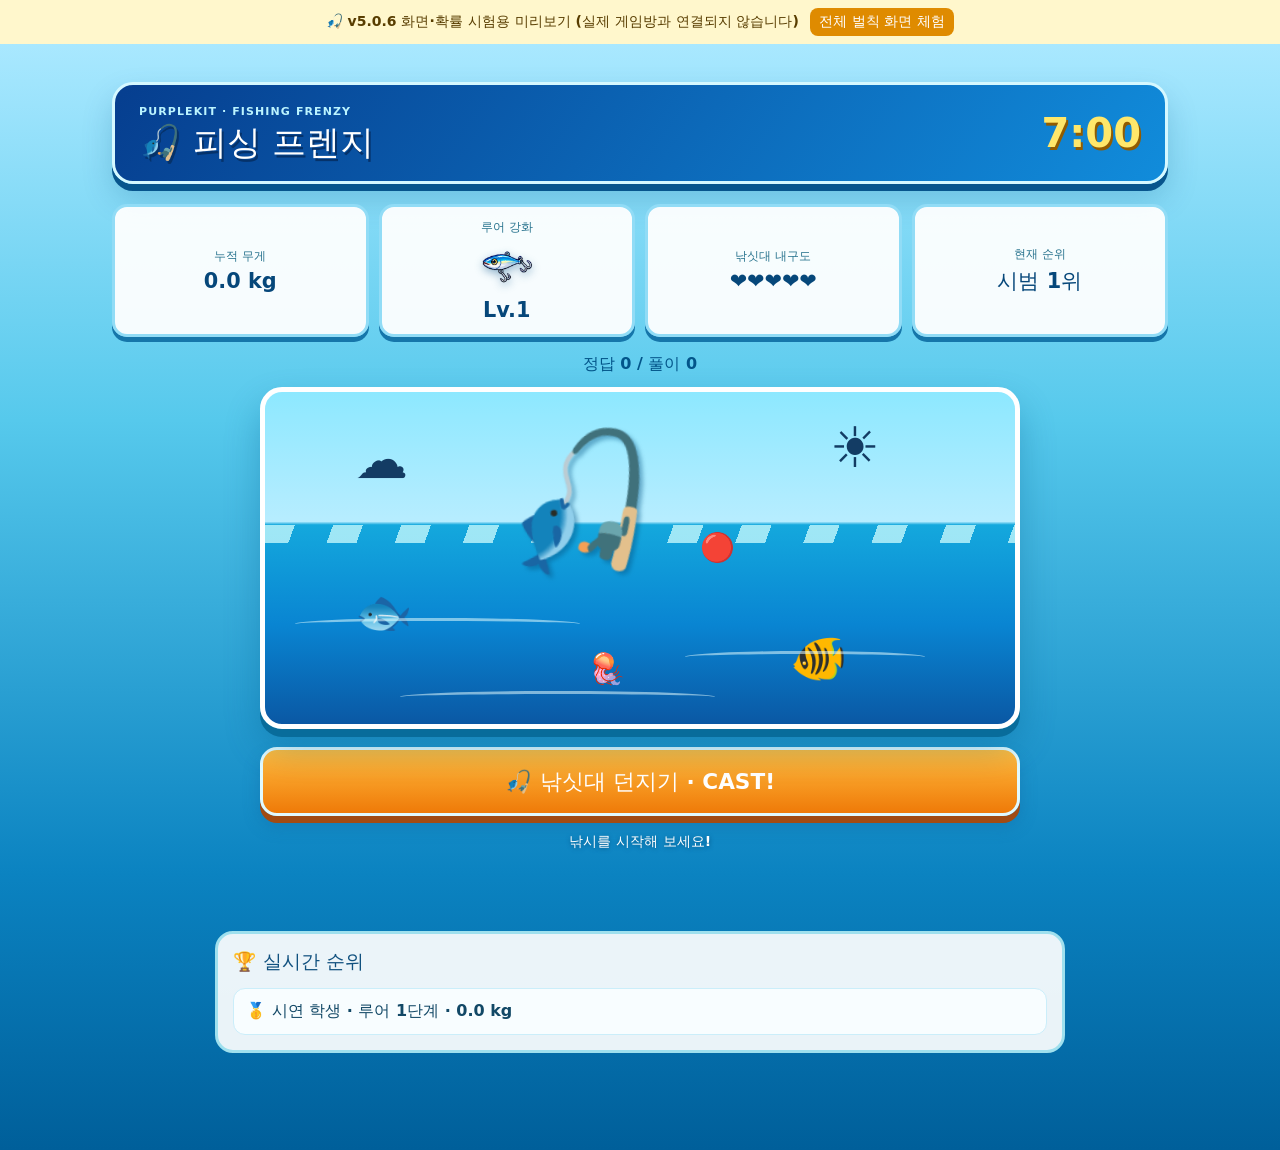
==== commit e7a05c18: "Add files via upload" ====
--- a/fishing-demo.html
+++ b/fishing-demo.html
@@ -1,7 +1,7 @@
-<!doctype html><html lang="ko"><head><meta charset="utf-8"><meta name="viewport" content="width=device-width, initial-scale=1"><title>피싱 프렌지 v5.0.4 · 오프라인 미리보기</title>
+<!doctype html><html lang="ko"><head><meta charset="utf-8"><meta name="viewport" content="width=device-width, initial-scale=1"><title>피싱 프렌지 v5.0.6 · 오프라인 미리보기</title>
 <link rel="stylesheet" href="styles.css"><link rel="stylesheet" href="arcade.css"><link rel="stylesheet" href="fishing.css">
 <style>body{margin:0}#fishing-student{display:block!important;position:relative!important}#preview-banner{position:relative;z-index:10;background:#fff7cc;color:#583d00;padding:8px 12px;text-align:center;font-size:14px;font-weight:800}#preview-penalty{border:0;padding:5px 9px;background:#df8b00;color:white;border-radius:8px;cursor:pointer;margin-left:6px}</style></head>
-<body class="arcade-theme quiz-stage-active"><div id="preview-banner">🎣 v5.0.4 화면·확률 시험용 미리보기 (실제 게임방과 연결되지 않습니다) <button type="button" id="preview-penalty">전체 벌칙 화면 체험</button></div>
+<body class="arcade-theme quiz-stage-active"><div id="preview-banner">🎣 v5.0.6 화면·확률 시험용 미리보기 (실제 게임방과 연결되지 않습니다) <button type="button" id="preview-penalty">전체 벌칙 화면 체험</button></div>
 <section id="student-room" hidden></section>
 <section aria-label="피싱 프렌지 학생 게임 화면" class="quiz-stage fishing-student" id="fishing-student">
 <div class="quiz-stage-inner fishing-stage-inner">
@@ -35,7 +35,7 @@
 </div>
 </section>
 <script>
-// Purplekit v5.0.4 Fishing Frenzy — pure balancing and scoring helpers.
+// Purplekit v5.0.6 Fishing Frenzy — pure balancing and scoring helpers.
 // All random rewards are chosen in the teacher's authenticated browser.
 const FISHING_DURABILITY = 5;
 const FISHING_PENALTY_CHANCE = 0.03;
@@ -141,7 +141,7 @@
 ];
 function views(view){for(const name of ['fishing-wait','fishing-cast-view','fishing-question-view','fishing-reward','fishing-finished'])$(name).hidden=name!==view;}
 
-function lureAsset(level){const n=Math.min(8,Math.max(1,Math.floor(Number(level)||1)));return `images/fishing/lures/lure${n}.png?v=5.0.4`; }
+function lureAsset(level){const n=Math.min(8,Math.max(1,Math.floor(Number(level)||1)));return `images/fishing/lures/lure${n}.png?v=5.0.6`; }
 function setLureVisual(level){const icon=$('fishing-lure-icon');if(icon)icon.src=lureAsset(level);$('fishing-level').textContent='Lv.'+(level||1);}
 
 function stats(){
@@ -172,7 +172,7 @@
  const sprite=$('fishing-catch-image');sprite.hidden=true;$('fishing-catch-emoji').hidden=false;
  let name='물고기를 놓쳤어요!',detail='다시 도전해 보세요!',emoji='💦';
  if(result.type==='fish'){
-   name=result.name;detail=`+${result.kg.toFixed(1)} kg 획득!`;emoji=result.emoji;sprite.src=`images/fishing/${result.creatureId}.png?v=5.0.4`;sprite.hidden=false;$('fishing-catch-emoji').hidden=true;
+   name=result.name;detail=`+${result.kg.toFixed(1)} kg 획득!`;emoji=result.emoji;sprite.src=`images/fishing/${result.creatureId}.png?v=5.0.6`;sprite.hidden=false;$('fishing-catch-emoji').hidden=true;
  }else if(result.type==='upgrade'){name=`루어 ${result.newLevel}단계 강화!`;detail='더 무거운 생물에 도전해 보세요!';emoji='🎣';sprite.src=lureAsset(result.newLevel);sprite.hidden=false;$('fishing-catch-emoji').hidden=true;}
  else if(result.type==='broken'){name='낚싯대가 부러졌어요!';detail='루어 1단계로 복귀 · 총 kg은 유지';emoji='🪵';}
  else if(result.type==='upgrade-miss'){name='강화 루어를 놓쳤어요!';detail='정답 1~3개 뒤 다시 도전할 수 있어요.';}
--- a/fishing.css
+++ b/fishing.css
@@ -7,13 +7,13 @@
 .fishing-student{background:linear-gradient(180deg,#a9e8ff 0%,#56c9ec 34%,#0b83c1 75%,#005f9a 100%);color:#133c64;min-height:100vh;font-family:system-ui,'Malgun Gothic',sans-serif}
 .fishing-stage-inner{width:min(1120px,100%);max-width:none;margin:0 auto;padding:20px clamp(10px,3vw,32px) 35px;position:relative;z-index:0}
 .fishing-head{display:flex;justify-content:space-between;align-items:center;gap:15px;background:linear-gradient(125deg,#063e8f,#118cdb);border:3px solid #d5f8ff;border-radius:21px;color:white;padding:15px 24px;box-shadow:0 7px 0 #07558d,0 15px 30px #00538837}
-.fishing-head h2{color:white;margin:2px 0 0;font-size:clamp(1.3rem,3vw,2.1rem);text-shadow:2px 3px 0 #05326a}.fishing-head .quiz-stage-kicker{color:#bbf4ff}.fishing-head>strong{font-size:clamp(1.3rem,4vw,2.5rem);font-variant-numeric:tabular-nums;color:#ffe76a;text-shadow:2px 3px 0 #925c00}
+.fishing-head h2{color:white;margin:2px 0 0;font-size:clamp(1.3rem,3vw,2.1rem);text-shadow:2px 3px 0 #05326a}.fishing-head .quiz-stage-kicker{color:#bbf4ff}.fishing-head-side{display:flex;align-items:center;gap:10px;flex-wrap:wrap;justify-content:flex-end}.fishing-audio-toggle{border:3px solid #dff9ff;background:linear-gradient(180deg,#49b8ff,#116fcb);color:#fff;border-radius:14px;padding:10px 14px;font-weight:900;cursor:pointer;box-shadow:0 5px 0 #0c4e8a;white-space:nowrap}.fishing-audio-toggle[aria-pressed="false"]{background:linear-gradient(180deg,#9db0c7,#6f859f);box-shadow:0 5px 0 #53687f}.fishing-head>strong{font-size:clamp(1.3rem,4vw,2.5rem);font-variant-numeric:tabular-nums;color:#ffe76a;text-shadow:2px 3px 0 #925c00}
 .fishing-scorebar{display:grid;grid-template-columns:repeat(4,minmax(0,1fr));gap:10px;margin-top:20px}
 .fishing-scorebar>div{display:grid;gap:4px;text-align:center;align-content:center;background:#fffffff0;border:3px solid #91dcf6;border-radius:15px;padding:12px 8px;box-shadow:0 5px 0 #1676aa}.fishing-scorebar small{color:#28738e;font-size:.78rem;font-weight:800}.fishing-scorebar strong{font-size:clamp(.9rem,2vw,1.3rem);color:#06477a;word-break:keep-all}
 .fishing-level-display{display:grid;justify-items:center;gap:4px}.fishing-level-display img{width:78px;height:54px;object-fit:contain;image-rendering:auto;filter:drop-shadow(0 3px 4px #135c9070)}
 
 .fishing-progress{color:#03558a;font-weight:800;margin:17px 0 10px;text-align:center;min-height:1.2em}
-.fishing-cast-view,.fishing-question-view,.fishing-reward,.fishing-finished{width:min(800px,100%);margin:18px auto;text-align:center}
+.fishing-cast-view,.fishing-question-view,.fishing-reward,.fishing-finished{width:min(760px,100%);margin:12px auto;text-align:center}
 .fishing-sea{height:clamp(210px,38vh,350px);position:relative;border:5px solid #fff;border-radius:22px;overflow:hidden;box-shadow:0 8px 0 #086c9b,0 18px 35px #005b8c54;background:linear-gradient(180deg,#8de8ff 0%,#b7edff 39%,#14a8dd 40%,#0985d2 70%,#0a58a4 100%)}
 .fishing-sea:before{content:'';position:absolute;top:40%;left:0;right:0;height:18px;background:repeating-linear-gradient(110deg,#d2ffffbb 0 28px,transparent 28px 64px);animation:fishing-wave 4s linear infinite}
 .fishing-sun{position:absolute;top:7%;right:18%;font-size:56px}.fishing-cloud{position:absolute;left:12%;top:11%;font-size:53px}.fishing-rod{position:absolute;top:11%;left:31%;font-size:clamp(68px,13vw,130px);transform:rotate(-10deg);filter:drop-shadow(3px 4px 2px #03538270)}
@@ -24,8 +24,8 @@
 .fishing-question-card{background:#f7fdff;border:4px solid #9be9fd;border-radius:20px;box-shadow:0 6px 0 #0f76a7;padding:18px 23px;margin-bottom:16px}
 .fishing-question-label{display:inline-block;background:#e6f5ff;color:#076aaf;padding:6px 15px;border-radius:30px;font-weight:900}.fishing-question-card h2{font-size:clamp(1.3rem,3.2vw,2rem);line-height:1.42;color:#164377;margin:16px 0;overflow-wrap:anywhere}.fishing-question-card figure{margin:5px auto;max-width:500px}.fishing-question-card img{max-width:100%;max-height:260px;object-fit:contain}
 .fishing-choices{display:grid;grid-template-columns:repeat(2,minmax(0,1fr));gap:13px}.fishing-choice{display:flex;text-align:left;align-items:center;gap:12px;min-height:75px;background:#fefefe;border:3px solid #93d9f2;border-radius:15px;padding:12px;color:#164d78;box-shadow:0 4px 0 #107cab;cursor:pointer;font-weight:800;font-size:clamp(.88rem,2.2vw,1.13rem);overflow-wrap:anywhere}.fishing-choice b{flex:none;display:grid;place-items:center;width:34px;height:34px;border-radius:10px;background:#d8eefb;color:#04588e}.fishing-choice.chosen{border-color:#f3ae27;background:#fff4ca;box-shadow:0 4px 0 #bb891b}.fishing-typing{width:100%;font-size:1.3rem;padding:18px;border:4px solid #9ce1f3;border-radius:14px}
-.fishing-reward{background:#fffdf4;border:5px solid #ffd77c;border-radius:25px;box-shadow:0 9px 0 #c6822a,0 20px 35px #08527a77;padding:23px}.fishing-reward[data-rarity=rare]{border-color:#c19cff;box-shadow:0 9px 0 #7952b0,0 20px 40px #673bb46d}.fishing-reward[data-rarity=legend]{border-color:#ffe567;box-shadow:0 9px 0 #d38c05,0 20px 55px #ffe1559c;background:#fff9d8}
-.fishing-reward-spark{display:block;font-size:1.7rem;animation:fishing-twinkle 2s infinite}.fishing-sprite-holder{position:relative;display:grid;place-items:center;min-height:clamp(120px,26vh,240px)}.fishing-catch-emoji{font-size:clamp(70px,15vw,145px);filter:drop-shadow(4px 7px 2px #135c9077);animation:fishing-rise .45s ease-out}.fishing-sprite-holder img{display:block;max-width:min(88%,420px);max-height:min(88%,220px);width:auto;height:auto;object-fit:contain;image-rendering:auto;filter:drop-shadow(0 7px 7px #133c6477);animation:fishing-rise .45s ease-out}.fishing-sprite-holder img[hidden]{display:none}.fishing-sprite-holder img:not([hidden]) ~ .fishing-catch-emoji{display:none}.fishing-reward h2{color:#13447e;font-size:clamp(1.4rem,4vw,2.4rem);margin:6px 0}.fishing-reward>strong{display:block;color:#bc6800;font-size:clamp(1.2rem,3vw,2rem)}.fishing-reward>p{font-weight:800;color:#246082}
+.fishing-reward{background:#fffdf4;border:5px solid #ffd77c;border-radius:25px;box-shadow:0 9px 0 #c6822a,0 20px 35px #08527a77;padding:18px 18px 14px}.fishing-reward[data-rarity=rare]{border-color:#c19cff;box-shadow:0 9px 0 #7952b0,0 20px 40px #673bb46d}.fishing-reward[data-rarity=legend]{border-color:#ffe567;box-shadow:0 9px 0 #d38c05,0 20px 55px #ffe1559c;background:#fff9d8}
+.fishing-reward-spark{display:block;font-size:1.7rem;animation:fishing-twinkle 2s infinite}.fishing-sprite-holder{position:relative;display:grid;place-items:center;min-height:clamp(105px,19vh,180px);margin:0 0 4px}.fishing-catch-emoji{font-size:clamp(70px,15vw,145px);filter:drop-shadow(4px 7px 2px #135c9077);animation:fishing-rise .45s ease-out}.fishing-sprite-holder img{display:block;max-width:min(96%,500px);max-height:min(96%,200px);width:auto;height:auto;object-fit:contain;image-rendering:auto;filter:drop-shadow(0 7px 7px #133c6477);animation:fishing-rise .45s ease-out}.fishing-sprite-holder img[hidden]{display:none}.fishing-sprite-holder img:not([hidden]) ~ .fishing-catch-emoji{display:none}.fishing-reward h2{color:#13447e;font-size:clamp(1.4rem,4vw,2.25rem);margin:4px 0 2px}.fishing-reward>strong{display:block;color:#bc6800;font-size:clamp(1.2rem,3vw,1.9rem)}.fishing-reward>p{font-weight:800;color:#246082;margin:6px 0 8px}
 .fishing-center,.fishing-finished{padding:28px;border:3px solid #a9e7fc;background:#ffffffd9;border-radius:18px;font-weight:850;text-align:center;color:#164d74}.fishing-finished h2{color:#0b63aa}.fishing-finished>strong{font-size:clamp(2rem,6vw,3.7rem);color:#e58b11}
 .fishing-status{padding:10px;color:#fff;text-align:center;font-weight:750;text-shadow:0 1px 2px #004a85;min-height:42px}.fishing-status[data-kind=error]{color:#fff7a1}
 .fishing-leaderboard{background:#ffffffea;border:3px solid #9fe0ee;padding:15px;border-radius:18px;margin:20px auto;max-width:850px}.fishing-leaderboard h3{margin:0 0 13px;color:#11517f}
@@ -33,5 +33,25 @@
 /* [hidden] must win over the display declarations above. */
 .fishing-student [hidden],.fishing-host-panel[hidden]{display:none!important}
 @keyframes fishing-wave{to{background-position:100px 0}}@keyframes fishing-bob{50%{transform:translateY(8px)}}@keyframes fishing-swim{50%{transform:translateX(70px)}}@keyframes fishing-cast-swing{50%{transform:rotate(12deg)}}@keyframes fishing-hit{50%{transform:translate(4px,-4px)}}@keyframes fishing-twinkle{50%{opacity:.45}}@keyframes fishing-rise{from{transform:translateY(35px) scale(.6);opacity:.3}to{transform:translateY(0) scale(1);opacity:1}}@keyframes fishing-penalty-sweep{from{transform:translateX(100vw)}to{transform:translateX(-115vw)}}@keyframes fishing-penalty-pop{0%,100%{opacity:0;transform:scale(.7)}15%,75%{opacity:1;transform:scale(1)}}
-@media(max-width:650px){.fishing-scorebar{grid-template-columns:repeat(2,minmax(0,1fr))}.fishing-choices{grid-template-columns:1fr}.fishing-head{padding:10px 14px}.fishing-stage-inner{padding:10px 8px 25px}.fishing-sea{height:240px}.fishing-rod{left:22%;top:12%}.fishing-reward{padding:15px}}
+@media(max-width:650px){.fishing-head-side{width:100%;justify-content:space-between}.fishing-audio-toggle{padding:8px 12px;font-size:.92rem}.fishing-scorebar{grid-template-columns:repeat(2,minmax(0,1fr))}.fishing-choices{grid-template-columns:1fr}.fishing-head{padding:10px 14px}.fishing-stage-inner{padding:10px 8px 25px}.fishing-sea{height:240px}.fishing-rod{left:22%;top:12%}.fishing-reward{padding:15px}}
 @media(prefers-reduced-motion:reduce){.fishing-student *{animation-duration:.01ms!important;transition-duration:.01ms!important}}
+
+/* v5.0.6 question image failure message + teacher progress dashboard */
+.fishing-question-image-warning{background:#fff1ce;border:2px solid #eeac31;border-radius:10px;color:#80500d;font-weight:800;padding:10px 14px;margin:10px auto}
+.fishing-monitor-list{display:grid;grid-template-columns:repeat(auto-fit,minmax(260px,1fr));gap:8px;margin:10px 0 18px}
+.fishing-monitor-row{display:grid;grid-template-columns:minmax(60px,.7fr) minmax(120px,1.25fr);align-items:center;column-gap:8px;row-gap:4px;background:#f6fbff;border:1px solid #b5ddeb;border-radius:12px;padding:10px 12px;color:#114b71}
+.fishing-monitor-row strong{font-size:.98rem}.fishing-monitor-phase{font-size:.84rem;font-weight:800}.fishing-monitor-row small{grid-column:1/-1;color:#35718c}
+.fishing-monitor-row[data-tone=pending]{border-color:#f8ce68;background:#fff9df}.fishing-monitor-row[data-tone=warn]{border-color:#f68b7b;background:#ffede8}
+.fishing-monitor-row[data-tone=done]{border-color:#8fdbb4;background:#eefcf2}
+.fishing-focus{position:fixed;inset:0;z-index:2700;overflow-y:auto;background:linear-gradient(160deg,#003f81,#066aaf 55%,#0b85bd);color:white}
+.fishing-focus[hidden]{display:none!important}.fishing-focus-inner{width:min(1450px,100%);margin:0 auto;padding:22px clamp(12px,3vw,28px) 30px}
+.fishing-focus-header{display:flex;justify-content:space-between;gap:20px;align-items:center;background:#00366b;border:2px solid #a5e6ff;border-radius:18px;padding:17px 22px}
+.fishing-focus-header p{margin:0;color:#a0e7fa;font-size:.73rem;font-weight:800}.fishing-focus-header h2{color:white;margin:4px 0;font-size:clamp(1.4rem,3vw,2.2rem)}.fishing-focus-header small{color:#c3eeff}
+.fishing-focus-actions{display:flex;gap:16px;align-items:center}.fishing-focus-actions>strong{font-size:clamp(1.5rem,4vw,2.7rem);color:#ffe27a;font-variant-numeric:tabular-nums;white-space:nowrap}
+.fishing-focus-summary{display:flex;gap:12px;flex-wrap:wrap;margin:14px 0}
+.fishing-focus-summary strong{border:1px solid #79c9ec;border-radius:12px;background:#ffffff20;padding:12px 18px}
+.fishing-focus-columns{display:grid;grid-template-columns:minmax(300px,1fr) minmax(350px,1.3fr);gap:16px}
+.fishing-focus-columns>section{background:#fffffff0;border:3px solid #a3e4ff;border-radius:18px;padding:16px;color:#12486c}
+.fishing-focus-columns h3{color:#095385;margin:0 0 14px}
+.fishing-focus .fishing-monitor-list{grid-template-columns:repeat(auto-fit,minmax(280px,1fr))}
+@media(max-width:800px){.fishing-focus-columns{grid-template-columns:1fr}.fishing-focus-header{flex-wrap:wrap}.fishing-focus-actions{width:100%;justify-content:space-between}}
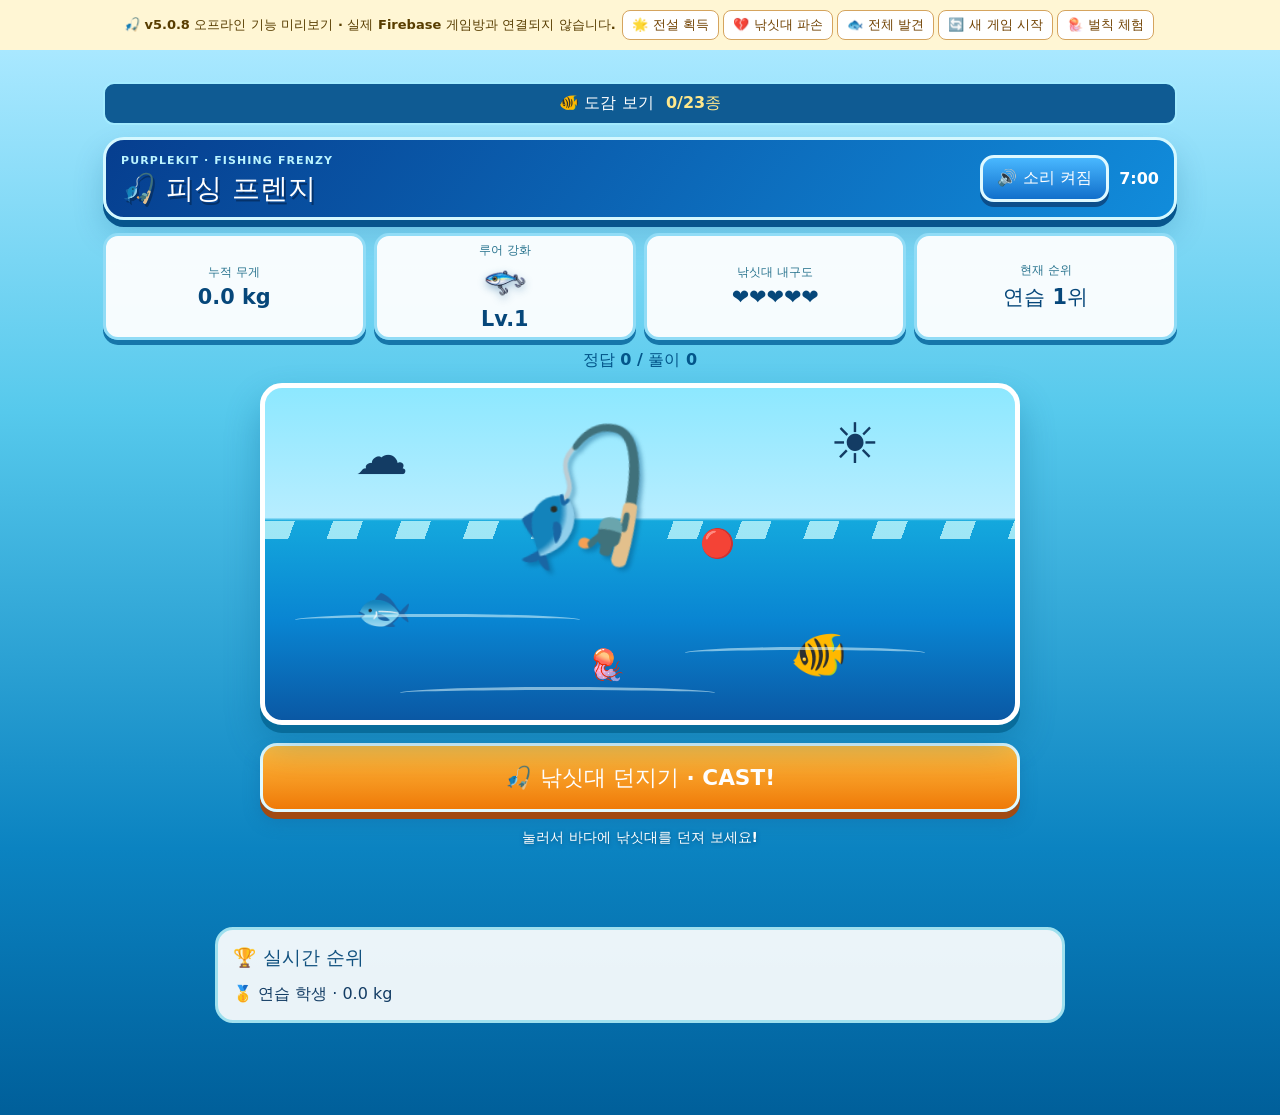
==== commit 2afa3591: "Add files via upload" ====
--- a/fishing-demo.html
+++ b/fishing-demo.html
@@ -1,41 +1,68 @@
-<!doctype html><html lang="ko"><head><meta charset="utf-8"><meta name="viewport" content="width=device-width, initial-scale=1"><title>피싱 프렌지 v5.0.6 · 오프라인 미리보기</title>
+<!doctype html><html lang="ko"><head><meta charset="utf-8"><meta name="viewport" content="width=device-width, initial-scale=1"><title>퍼플킷 v5.0.8 피싱 프렌지 미리보기</title>
 <link rel="stylesheet" href="styles.css"><link rel="stylesheet" href="arcade.css"><link rel="stylesheet" href="fishing.css">
-<style>body{margin:0}#fishing-student{display:block!important;position:relative!important}#preview-banner{position:relative;z-index:10;background:#fff7cc;color:#583d00;padding:8px 12px;text-align:center;font-size:14px;font-weight:800}#preview-penalty{border:0;padding:5px 9px;background:#df8b00;color:white;border-radius:8px;cursor:pointer;margin-left:6px}</style></head>
-<body class="arcade-theme quiz-stage-active"><div id="preview-banner">🎣 v5.0.6 화면·확률 시험용 미리보기 (실제 게임방과 연결되지 않습니다) <button type="button" id="preview-penalty">전체 벌칙 화면 체험</button></div>
+<style>body{margin:0}#fishing-student{display:block!important;position:relative!important}#preview-banner{position:relative;z-index:10;background:#fff6d4;color:#583d00;padding:8px 12px;text-align:center;font-size:13px;font-weight:850}#preview-banner button{border:1px solid #d5a45e;border-radius:8px;background:#fff;color:#704100;font-weight:850;padding:5px 9px;margin:2px;cursor:pointer}</style></head>
+<body class="arcade-theme quiz-stage-active"><div id="preview-banner">🎣 v5.0.8 오프라인 기능 미리보기 · 실제 Firebase 게임방과 연결되지 않습니다.
+<button type="button" id="preview-legend">🌟 전설 획득</button><button type="button" id="preview-break">💔 낚싯대 파손</button><button type="button" id="preview-find-all">🐟 전체 발견</button><button type="button" id="preview-reset">🔄 새 게임 시작</button><button type="button" id="preview-penalty">🪼 벌칙 체험</button></div>
 <section id="student-room" hidden></section>
-<section aria-label="피싱 프렌지 학생 게임 화면" class="quiz-stage fishing-student" id="fishing-student">
-<div class="quiz-stage-inner fishing-stage-inner">
-<div class="fishing-head"><div><span class="quiz-stage-kicker">PURPLEKIT · FISHING FRENZY</span><h2>🎣 피싱 프렌지</h2></div><strong id="fishing-clock">7:00</strong></div>
-<div class="fishing-scorebar"><div><small>누적 무게</small><strong id="fishing-weight">0.0 kg</strong></div><div><small>루어 강화</small><div class="fishing-level-display"><img id="fishing-lure-icon" alt="현재 루어" src="images/fishing/lures/lure1.png"><strong id="fishing-level">Lv.1</strong></div></div><div><small>낚싯대 내구도</small><strong id="fishing-durability">❤️❤️❤️❤️❤️</strong></div><div><small>현재 순위</small><strong id="fishing-place">—</strong></div></div>
-<p class="fishing-progress" id="fishing-progress">정답 0 / 풀이 0</p>
-<div class="fishing-center" hidden="" id="fishing-wait">선생님이 낚시 게임을 준비하고 있어요!</div>
-<div class="fishing-cast-view" hidden="" id="fishing-cast-view">
-<div aria-label="푸른 바다 위 낚싯대와 물고기들" class="fishing-sea" data-phase="cast" id="fishing-boat" role="img">
-<span class="fishing-sun">☀️</span><span class="fishing-cloud">☁️</span><span class="fishing-rod">🎣</span><span class="fishing-bobber">🔴</span><span class="fishing-sea-fish">🐟</span><span class="fishing-sea-fish second">🐠</span><span class="fishing-sea-fish third">🪼</span><span class="fishing-wave wave1"></span><span class="fishing-wave wave2"></span><span class="fishing-wave wave3"></span>
-</div>
-<button class="fishing-main-button" id="fishing-cast-button" type="button">🎣 낚싯대 던지기 · CAST!</button>
-<p class="helper" id="fishing-cast-hint">눌러서 바다에 낚싯대를 던져 보세요!</p>
-</div>
-<section class="fishing-question-view" hidden="" id="fishing-question-view">
-<div class="fishing-question-card"><span class="fishing-question-label" id="fishing-question-label">📖 퀴즈 문제</span><h2 id="fishing-question">문제 대기</h2>
-<figure hidden="" id="fishing-question-image-wrap"><img alt="퀴즈 문제 그림" id="fishing-question-image"/></figure></div>
-<div class="fishing-choices" id="fishing-choices"></div>
-<button class="fishing-main-button" disabled="" id="fishing-submit" type="button">정답 제출하고 낚아 올리기!</button>
-</section>
-<section class="fishing-reward" data-rarity="normal" hidden="" id="fishing-reward">
-<span class="fishing-reward-spark">✨ 🌊 ✨</span>
-<div class="fishing-sprite-holder"><span class="fishing-catch-emoji" id="fishing-catch-emoji">🐟</span><img alt="낚은 바다 생물" hidden="" id="fishing-catch-image" src=""/></div>
-<h2 id="fishing-reward-title">낚시 결과</h2><strong id="fishing-reward-detail">+0.0 kg</strong><p id="fishing-reward-total">누적 무게 0.0 kg</p>
-<button class="fishing-main-button" id="fishing-next" type="button">다음 낚시하러 가기 ➜</button>
-</section>
-<section class="fishing-finished" hidden="" id="fishing-finished"><h2>🏆 피싱 프렌지 종료!</h2><p>내가 잡은 바다 생물의 총무게</p><strong id="fishing-finish-weight">0.0 kg</strong><p>아래에서 전체 순위를 확인해 보세요!</p></section>
-<p aria-live="polite" class="fishing-status" id="fishing-message" role="status"></p>
-<section class="fishing-leaderboard"><h3>🏆 실시간 순위</h3><div class="fishing-rank-list" id="fishing-leaders"></div></section>
-<div aria-live="polite" class="fishing-penalty" data-effect="school" hidden="" id="fishing-penalty"><div class="fishing-penalty-creatures">🐟 🐠 🐟 🪼 🐟 🐠 🐟</div><strong id="fishing-penalty-description">🐟 물고기 떼!</strong></div>
-</div>
-</section>
+  <section id="fishing-student" class="quiz-stage fishing-student" aria-label="피싱 프렌지 학생 게임 화면">
+    <div class="quiz-stage-inner fishing-stage-inner">
+      <div class="fishing-game-layout">
+        <aside class="fishing-codex-rail fishing-codex-left" aria-label="왼쪽 바다 생물 도감">
+          <div class="fishing-codex-heading"><span>🐚 바다 생물 도감</span><strong id="fishing-codex-left-count">0/12</strong></div>
+          <div id="fishing-codex-left" class="fishing-codex-grid"></div>
+        </aside>
+        <div class="fishing-main-column">
+          <button id="fishing-codex-toggle" class="fishing-codex-toggle" type="button" aria-expanded="false" aria-controls="fishing-codex-left fishing-codex-right">🐠 도감 보기 <span id="fishing-codex-total-mobile">0 / 23종</span></button>
+  
+        <div class="fishing-head"><div><span class="quiz-stage-kicker">PURPLEKIT · FISHING FRENZY</span><h2>🎣 피싱 프렌지</h2></div><div class="fishing-head-side"><button type="button" id="fishing-audio-toggle" class="fishing-audio-toggle" aria-pressed="true">🔊 소리 켜짐</button><strong id="fishing-clock">7:00</strong></div></div>
+        <div class="fishing-scorebar"><div><small>누적 무게</small><strong id="fishing-weight">0.0 kg</strong></div><div><small>루어 강화</small><div class="fishing-level-display"><img id="fishing-lure-icon" alt="현재 루어" src="images/fishing/lures/lure1.png"><strong id="fishing-level">Lv.1</strong></div></div><div><small>낚싯대 내구도</small><strong id="fishing-durability">❤️❤️❤️❤️❤️</strong></div><div><small>현재 순위</small><strong id="fishing-place">—</strong></div></div>
+        <p id="fishing-progress" class="fishing-progress">정답 0 / 풀이 0</p>
+        <div id="fishing-wait" class="fishing-center" hidden>선생님이 낚시 게임을 준비하고 있어요!</div>
+        <div id="fishing-cast-view" class="fishing-cast-view" hidden>
+          <div id="fishing-boat" class="fishing-sea" data-phase="cast" role="img" aria-label="푸른 바다 위 낚싯대와 물고기들">
+            <span class="fishing-hit-banner" aria-hidden="true">⚡ HIT! ⚡</span>
+            <span class="fishing-sun">☀️</span><span class="fishing-cloud">☁️</span><span class="fishing-rod">🎣</span><span class="fishing-bobber">🔴</span><span class="fishing-sea-fish">🐟</span><span class="fishing-sea-fish second">🐠</span><span class="fishing-sea-fish third">🪼</span><span class="fishing-wave wave1"></span><span class="fishing-wave wave2"></span><span class="fishing-wave wave3"></span>
+          </div>
+          <button id="fishing-cast-button" class="fishing-main-button" type="button">🎣 낚싯대 던지기 · CAST!</button>
+          <p id="fishing-cast-hint" class="helper">눌러서 바다에 낚싯대를 던져 보세요!</p>
+        </div>
+        <section id="fishing-question-view" class="fishing-question-view" hidden>
+          <div class="fishing-question-card" id="fishing-question-card">
+            <div class="fishing-question-copy"><span id="fishing-question-label" class="fishing-question-label">📖 퀴즈 문제</span><h2 id="fishing-question">문제 대기</h2></div>
+            <figure id="fishing-question-image-wrap" hidden><img id="fishing-question-image" alt="퀴즈 문제 그림"></figure><p id="fishing-question-image-warning" class="fishing-question-image-warning" hidden>문제 그림을 불러오지 못했습니다. 선생님께 알려 주세요.</p></div>
+          <div id="fishing-choices" class="fishing-choices"></div>
+          <button id="fishing-submit" class="fishing-main-button" type="button" disabled>정답 제출하고 낚아 올리기!</button>
+        </section>
+        <section id="fishing-reward" class="fishing-reward" data-rarity="normal" hidden>
+          <span class="fishing-reward-spark">✨ 🌊 ✨</span><div class="fishing-legend-flare" aria-hidden="true">🌟 전설의 바다 생물 발견! 🌟</div>
+          <div class="fishing-sprite-holder"><span id="fishing-catch-emoji" class="fishing-catch-emoji">🐟</span><img id="fishing-catch-image" src="" alt="낚은 바다 생물" hidden></div>
+          <h2 id="fishing-reward-title">낚시 결과</h2><strong id="fishing-reward-detail">+0.0 kg</strong><p id="fishing-reward-total">누적 무게 0.0 kg</p>
+          <button id="fishing-next" class="fishing-main-button" type="button">다음 낚시하러 가기 ➜</button>
+        </section>
+        <section id="fishing-finished" class="fishing-finished" hidden><h2>🏆 피싱 프렌지 종료!</h2><p>내가 잡은 바다 생물의 총무게</p><strong id="fishing-finish-weight">0.0 kg</strong><p>아래에서 전체 순위를 확인해 보세요!</p></section>
+        <p id="fishing-message" class="fishing-status" role="status" aria-live="polite"></p>
+        <section class="fishing-leaderboard"><h3>🏆 실시간 순위</h3><div id="fishing-leaders" class="fishing-rank-list"></div></section>
+        <div id="fishing-penalty" class="fishing-penalty" data-effect="school" hidden aria-live="polite"><div class="fishing-penalty-creatures">🐟 🐠 🐟 🪼 🐟 🐠 🐟</div><strong id="fishing-penalty-description">🐟 물고기 떼!</strong></div>
+        <audio id="fishing-bgm" src="audio/fishing-bgm.wav" preload="auto" loop></audio>
+        <audio id="fishing-sfx-catch" src="audio/fishing-catch.wav" preload="auto"></audio>
+        <audio id="fishing-sfx-miss" src="audio/fishing-miss.wav" preload="auto"></audio>
+        <audio id="fishing-sfx-cast" src="audio/fishing-cast.mp3" preload="auto"></audio>
+        <audio id="fishing-sfx-hit" src="audio/fishing-hit.mp3" preload="auto"></audio>
+        <audio id="fishing-sfx-break" src="audio/fishing-break.mp3" preload="auto"></audio>
+        <audio id="fishing-sfx-legend" src="audio/fishing-legend.mp3" preload="auto"></audio>
+        </div>
+        <aside class="fishing-codex-rail fishing-codex-right" aria-label="오른쪽 바다 생물 도감">
+          <div class="fishing-codex-heading"><span>🎣 발견 기록</span><strong id="fishing-codex-right-count">0/11</strong></div>
+          <div id="fishing-codex-right" class="fishing-codex-grid"></div>
+        </aside>
+      </div>
+      <div id="fishing-codex-backdrop" class="fishing-codex-backdrop" hidden></div>
+      <button type="button" id="fishing-codex-close" class="fishing-codex-close" aria-label="도감 닫기" hidden>✕ 도감 닫기</button>
+    </div>
+  </section>
+
 <script>
-// Purplekit v5.0.6 Fishing Frenzy — pure balancing and scoring helpers.
+// Purplekit v5.0 Fishing Frenzy — pure balancing and scoring helpers.
 // All random rewards are chosen in the teacher's authenticated browser.
 const FISHING_DURABILITY = 5;
 const FISHING_PENALTY_CHANCE = 0.03;
@@ -98,7 +125,7 @@
   const juvenile=(fish.tier==='big'||fish.tier==='rare')&&level<=3;
   return {...fish,kg,displayName:juvenile?`어린 ${fish.name}`:fish.name,level};
 }
-function freshScore(name,avatarId,rng=Math.random){return {name,avatarId,kg:0,answered:0,correct:0,level:1,durability:FISHING_DURABILITY,progress:0,nextUpgradeAt:lureInterval(1,rng),lastAnswerNonce:'',lastResult:null};}
+function freshScore(name,avatarId,rng=Math.random){return {name,avatarId,kg:0,answered:0,correct:0,level:1,durability:FISHING_DURABILITY,progress:0,nextUpgradeAt:lureInterval(1,rng),lastAnswerNonce:'',lastResult:null,bestBySpecies:{}};}
 function resolveCatch(score,{correct,upgrade=false,canPenalty=false,rng=Math.random}={}){
   const next={...score,answered:(score.answered||0)+1,correct:(score.correct||0)+(correct?1:0)};
   if(!correct){
@@ -123,68 +150,131 @@
   }
   const creature=pickCreature(next.level,rng);
   next.kg=Math.round((next.kg+creature.kg)*10)/10;
+  // Game-scoped record: the same uid's score is restored on refresh, reset on new game.
+  // Store only discovered species, not full sprites, and never add a Firebase listener.
+  next.bestBySpecies={...(next.bestBySpecies||{}),[creature.id]:Math.max(Number(next.bestBySpecies?.[creature.id]||0),creature.kg)};
   return {score:next,result:{type:'fish',correct:true,kg:creature.kg,creatureId:creature.id,name:creature.displayName,tier:creature.tier,emoji:creature.emoji,level:next.level}};
 }
 function fishingRanking(scores={}){return Object.entries(scores).map(([uid,s])=>({uid,...s})).sort((a,b)=>b.kg-a.kg||b.correct-a.correct||a.name.localeCompare(b.name,'ko'));}
 
+// Purplekit v5.0.8: game-scoped species collection display.
+// Reads each student's existing public score; no extra Firebase subscription.
+function codexStats(creatures,records={}){
+  const found=creatures.map(fish=>Number(records?.[fish.id]||0)>0);
+  return {left:found.slice(0,12).filter(Boolean).length,right:found.slice(12).filter(Boolean).length,total:found.filter(Boolean).length};
+}
+function createFishingCodex(left,right,creatures){
+  left.replaceChildren();right.replaceChildren();
+  const entries=[];
+  for(const [index,fish] of creatures.entries()){
+    const card=document.createElement('div');card.className='fishing-codex-card';
+    card.dataset.found='false';card.dataset.tier=fish.tier;
+    const img=document.createElement('img');img.src=`images/fishing/thumbs/${fish.id}.webp?v=5.0.8`;
+    img.alt='아직 발견하지 못한 생물의 실루엣';img.loading='lazy';img.decoding='async';
+    const name=document.createElement('span');name.className='fishing-codex-card-name';name.textContent='???';
+    const best=document.createElement('span');best.className='fishing-codex-card-best';best.textContent='-- kg';
+    card.append(img,name,best);
+    (index<12?left:right).append(card);
+    entries.push({fish,card,img,name,best,weight:0});
+  }
+  return {entries,initialized:false};
+}
+function updateFishingCodex(codex,records={}){
+  if(!codex)return {left:0,right:0,total:0};
+  for(const entry of codex.entries){
+    const next=Math.max(0,Number(records?.[entry.fish.id]||0));
+    if(next===entry.weight)continue;
+    const previous=entry.weight;
+    entry.weight=next;
+    entry.card.dataset.found=next>0?'true':'false';
+    entry.name.textContent=next>0?entry.fish.name:'???';
+    entry.best.textContent=next>0?`최고 ${next.toFixed(1)}kg`:'-- kg';
+    entry.img.alt=next>0?entry.fish.name:'아직 발견하지 못한 생물의 실루엣';
+    if(codex.initialized&&next>previous){
+      // Re-start the CSS animation without starting timers on every score update.
+      entry.card.classList.remove('fishing-codex-flash','fishing-codex-record');
+      void entry.card.offsetWidth;
+      entry.card.classList.add(previous>0?'fishing-codex-record':'fishing-codex-flash');
+    }
+  }
+  codex.initialized=true;
+  return codexStats(codex.entries.map(e=>e.fish),records);
+}
+
 const $=id=>document.getElementById(id);
-let score=freshScore('시연 학생','a01'),phase='cast',question=null,selected='',upgrade=false,chosen=0,startedAt=Date.now(),answered=0;
+let audioEnabled=true,bgmStarted=false,question=null,selected='',phase='cast',upgrade=false,hitTimer=null;
+let score;
+try{score=JSON.parse(localStorage.getItem('purplekit_preview_508_score'))||freshScore('연습 학생','a01');}
+catch{score=freshScore('연습 학생','a01');}
+score.bestBySpecies=score.bestBySpecies||{};
 const bank=[
- ['12 × 8은 얼마일까요?',['88','96','108','86'],2],
- ['우리나라의 수도는 어디일까요?',['서울','부산','대전','인천'],1],
- ['1/2과 크기가 같은 분수는?',['1/3','2/4','2/5','3/4'],2],
- ['빛의 굴절과 관련된 현상은?',['거울에 비침','물속 빨대가 꺾여 보임','그림자의 생성','소리가 반사됨'],2],
- ['15와 20의 최대공약수는?',['3','4','5','10'],3],
- ['바다에 사는 포유류는?',['꽃게','고등어','고래','복어'],3],
- ['우리나라의 동쪽에 있는 바다는?',['동해','서해','남해','황해'],1],
- ['30 ÷ 6 + 4의 값은?',['5','7','9','11'],3]
+  ['12 × 8은 얼마일까요?',['88','96','108','86'],2],
+  ['우리나라의 수도는 어디일까요?',['서울','부산','대전','인천'],1],
+  ['1/2과 크기가 같은 분수는?',['1/3','2/4','2/5','3/4'],2],
+  ['바다에 사는 포유류는?',['꽃게','고등어','고래','복어'],3]
 ];
-function views(view){for(const name of ['fishing-wait','fishing-cast-view','fishing-question-view','fishing-reward','fishing-finished'])$(name).hidden=name!==view;}
-
-function lureAsset(level){const n=Math.min(8,Math.max(1,Math.floor(Number(level)||1)));return `images/fishing/lures/lure${n}.png?v=5.0.6`; }
-function setLureVisual(level){const icon=$('fishing-lure-icon');if(icon)icon.src=lureAsset(level);$('fishing-level').textContent='Lv.'+(level||1);}
-
-function stats(){
- $('fishing-weight').textContent=score.kg.toFixed(1)+' kg';setLureVisual(score.level);
- $('fishing-durability').textContent='❤️'.repeat(score.durability)+'🖤'.repeat(5-score.durability);
- $('fishing-progress').textContent=`정답 ${score.correct} / 풀이 ${score.answered}`;
- $('fishing-place').textContent='시범 1위';
- $('fishing-leaders').textContent='';const r=document.createElement('div');r.className='fishing-rank-row';r.textContent=`🥇 시연 학생 · 루어 ${score.level}단계 · ${score.kg.toFixed(1)} kg`;$('fishing-leaders').append(r);
-}
-function cast(){phase='cast';views('fishing-cast-view');$('fishing-boat').dataset.phase='cast';$('fishing-cast-button').disabled=false;$('fishing-cast-button').textContent='🎣 낚싯대 던지기 · CAST!';$('fishing-cast-hint').textContent='낚시를 시작해 보세요!';}
-$('fishing-cast-button').addEventListener('click',()=>{
- if(phase==='cast'){
-   phase='waiting';$('fishing-boat').dataset.phase='waiting';$('fishing-cast-button').disabled=true;$('fishing-cast-button').textContent='🐟 입질을 기다리는 중…';
-   setTimeout(()=>{if(phase!=='waiting')return;phase='hit';$('fishing-boat').dataset.phase='hit';$('fishing-cast-button').disabled=false;$('fishing-cast-button').textContent='🎣 HIT! 지금 낚아 올리기!';$('fishing-cast-hint').textContent='입질이 왔어요! 버튼을 누르면 문제가 나옵니다.';},1000+Math.floor(Math.random()*2001));
- }else if(phase==='hit'){makeQuestion();}
+let codex=createFishingCodex($('fishing-codex-left'),$('fishing-codex-right'),CREATURES);
+function persist(){try{localStorage.setItem('purplekit_preview_508_score',JSON.stringify(score));}catch{}}
+function audio(label,vol=.5){if(!audioEnabled)return;const el=$(label);if(!el)return;el.volume=vol;try{el.currentTime=0;}catch{};el.play().catch(()=>{});}
+function bgm(){const el=$('fishing-bgm');if(!audioEnabled||!el)return;el.volume=.23;el.play().catch(()=>{});}
+function soundToggle(){const button=$('fishing-audio-toggle');button.textContent=audioEnabled?'🔊 소리 켜짐':'🔇 소리 꺼짐';button.setAttribute('aria-pressed',String(audioEnabled));if(audioEnabled)bgm();else $('fishing-bgm').pause();}
+function views(v){for(const id of ['fishing-wait','fishing-cast-view','fishing-question-view','fishing-reward','fishing-finished'])$(id).hidden=id!==v;}
+function lureAsset(level){const n=Math.min(8,Math.max(1,Math.floor(Number(level)||1)));return `images/fishing/lures/lure${n}.png?v=5.0.8`;}
+function updateStats(){
+  $('fishing-weight').textContent=Number(score.kg||0).toFixed(1)+' kg';
+  $('fishing-level').textContent='Lv.'+score.level;$('fishing-lure-icon').src=lureAsset(score.level);
+  $('fishing-durability').textContent='❤️'.repeat(score.durability)+'🖤'.repeat(5-score.durability);
+  $('fishing-progress').textContent=`정답 ${score.correct} / 풀이 ${score.answered}`;
+  $('fishing-place').textContent='연습 1위';
+  $('fishing-leaders').textContent='🥇 연습 학생 · '+Number(score.kg||0).toFixed(1)+' kg';
+  const count=updateFishingCodex(codex,score.bestBySpecies||{});
+  $('fishing-codex-left-count').textContent=`${count.left}/12`;
+  $('fishing-codex-right-count').textContent=`${count.right}/11`;
+  $('fishing-codex-total-mobile').textContent=`${count.total}/23종`;
+}
+function setCodexOpen(open){const stage=$('fishing-student');stage.classList.toggle('fishing-codex-open',open);$('fishing-codex-backdrop').hidden=!open;$('fishing-codex-close').hidden=!open;$('fishing-codex-toggle').setAttribute('aria-expanded',String(open));}
+function cast(){phase='cast';views('fishing-cast-view');$('fishing-boat').dataset.phase='cast';$('fishing-cast-button').disabled=false;$('fishing-cast-button').textContent='🎣 낚싯대 던지기 · CAST!';}
+function simulateHit(){phase='hit';$('fishing-boat').dataset.phase='hit';$('fishing-cast-button').disabled=false;$('fishing-cast-button').textContent='🎣 HIT! 지금 낚아 올리기!';audio('fishing-sfx-hit',.53);}
+function makeQuestion(){phase='question';views('fishing-question-view');question=bank[Math.floor(Math.random()*bank.length)];upgrade=Number(score.progress||0)>=Number(score.nextUpgradeAt||3);
+  $('fishing-question-label').textContent=`📖 연습 ${score.answered+1}번 문제`;$('fishing-question').textContent=question[0];$('fishing-question-card').classList.remove('has-image');$('fishing-question-image-wrap').hidden=true;$('fishing-question-image-warning').hidden=true;
+  const choices=$('fishing-choices');choices.replaceChildren();selected='';$('fishing-submit').disabled=true;
+  question[1].forEach((option,i)=>{const button=document.createElement('button');button.className='fishing-choice';button.type='button';button.textContent=`${i+1}. ${option}`;button.addEventListener('click',()=>{selected=String(i+1);choices.querySelectorAll('button').forEach(b=>b.classList.toggle('chosen',b===button));$('fishing-submit').disabled=false;});choices.append(button);});
+}
+function showResult(result){phase='result';views('fishing-reward');const sprite=$('fishing-catch-image');sprite.hidden=true;$('fishing-catch-emoji').hidden=false;
+  $('fishing-reward').dataset.rarity=result.tier||'normal';$('fishing-reward').classList.toggle('fishing-break-effect',result.type==='broken');
+  let title='물고기를 놓쳤어요!',detail='다음 낚시에 도전해요!',emoji='💦';
+  if(result.type==='fish'){
+     title=result.name;detail='+'+Number(result.kg).toFixed(1)+' kg 획득!';emoji=result.emoji;
+     sprite.src=`images/fishing/${result.creatureId}.png?v=5.0.8`;sprite.hidden=false;$('fishing-catch-emoji').hidden=true;
+     audio(result.tier==='legend'?'fishing-sfx-legend':'fishing-sfx-catch',result.tier==='legend'?.62:.5);
+  }else if(result.type==='broken'){title='낚싯대가 부러졌어요!';detail='루어 Lv.1로 돌아갑니다';emoji='🪵';audio('fishing-sfx-break',.62);}
+  else if(result.type==='upgrade'){title='루어 강화 성공!';detail='Lv.'+result.newLevel;emoji='🎣';sprite.src=lureAsset(result.newLevel);sprite.hidden=false;$('fishing-catch-emoji').hidden=true;audio('fishing-sfx-catch',.5);}
+  else{audio('fishing-sfx-miss',.5);}
+  $('fishing-catch-emoji').textContent=emoji;$('fishing-reward-title').textContent=title;$('fishing-reward-detail').textContent=detail;
+  $('fishing-reward-total').textContent=`현재 누적 ${Number(score.kg||0).toFixed(1)} kg`;
+  persist();updateStats();
+}
+function chooseAnswer(){if(!selected||phase!=='question')return;const out=resolveCatch(score,{correct:Number(selected)===question[2],upgrade,canPenalty:false});score=out.score;showResult(out.result);}
+$('fishing-cast-button').addEventListener('click',()=>{bgm();if(phase==='cast'){
+  phase='waiting';$('fishing-boat').dataset.phase='waiting';$('fishing-cast-button').disabled=true;$('fishing-cast-button').textContent='🐟 입질을 기다리는 중…';audio('fishing-sfx-cast',.5);
+  hitTimer=setTimeout(()=>{if(phase==='waiting')simulateHit();},1100);
+}else if(phase==='hit')makeQuestion();});
+$('fishing-submit').addEventListener('click',chooseAnswer);
+$('fishing-next').addEventListener('click',cast);
+$('fishing-audio-toggle').addEventListener('click',()=>{audioEnabled=!audioEnabled;soundToggle();});
+$('fishing-codex-toggle').addEventListener('click',()=>setCodexOpen(!$('fishing-student').classList.contains('fishing-codex-open')));
+$('fishing-codex-close').addEventListener('click',()=>setCodexOpen(false));
+$('fishing-codex-backdrop').addEventListener('click',()=>setCodexOpen(false));
+$('preview-legend').addEventListener('click',()=>{
+  const fish=CREATURES.find(f=>f.id==='megalodon'),kg=62.7;
+  score.bestBySpecies={...(score.bestBySpecies||{}),[fish.id]:Math.max(kg,Number(score.bestBySpecies?.[fish.id]||0))};
+  score.kg=Math.round((Number(score.kg||0)+kg)*10)/10;score.answered++;score.correct++;score.level=Math.max(5,score.level);
+  showResult({type:'fish',creatureId:fish.id,name:fish.name,kg,tier:fish.tier,emoji:fish.emoji});
 });
-function makeQuestion(){
- phase='question';views('fishing-question-view');question=bank[Math.floor(Math.random()*bank.length)];upgrade=score.progress>=score.nextUpgradeAt;
- $('fishing-question-label').textContent=`📖 ${score.answered+1}번째 문제`; 
- $('fishing-question').textContent=question[0];$('fishing-question-image-wrap').hidden=true;
- const wrap=$('fishing-choices');wrap.replaceChildren();selected='';$('fishing-submit').disabled=true;
- question[1].forEach((opt,i)=>{const b=document.createElement('button');b.className='fishing-choice';b.type='button';b.textContent=`${i+1}. ${opt}`;b.onclick=()=>{selected=String(i+1);wrap.querySelectorAll('button').forEach(el=>el.classList.toggle('chosen',el===b));$('fishing-submit').disabled=false;};wrap.append(b);});
-}
-$('fishing-submit').addEventListener('click',()=>{
- if(!selected||phase!=='question')return;
- const out=resolveCatch(score,{correct:Number(selected)===question[2],upgrade,canPenalty:false});score=out.score;phase='reward';views('fishing-reward');stats();
- const result=out.result;
- const sprite=$('fishing-catch-image');sprite.hidden=true;$('fishing-catch-emoji').hidden=false;
- let name='물고기를 놓쳤어요!',detail='다시 도전해 보세요!',emoji='💦';
- if(result.type==='fish'){
-   name=result.name;detail=`+${result.kg.toFixed(1)} kg 획득!`;emoji=result.emoji;sprite.src=`images/fishing/${result.creatureId}.png?v=5.0.6`;sprite.hidden=false;$('fishing-catch-emoji').hidden=true;
- }else if(result.type==='upgrade'){name=`루어 ${result.newLevel}단계 강화!`;detail='더 무거운 생물에 도전해 보세요!';emoji='🎣';sprite.src=lureAsset(result.newLevel);sprite.hidden=false;$('fishing-catch-emoji').hidden=true;}
- else if(result.type==='broken'){name='낚싯대가 부러졌어요!';detail='루어 1단계로 복귀 · 총 kg은 유지';emoji='🪵';}
- else if(result.type==='upgrade-miss'){name='강화 루어를 놓쳤어요!';detail='정답 1~3개 뒤 다시 도전할 수 있어요.';}
- $('fishing-catch-emoji').textContent=emoji;
- $('fishing-reward-title').textContent=name;$('fishing-reward-detail').textContent=detail;
- $('fishing-reward').dataset.rarity=result.tier||'normal';$('fishing-reward-total').textContent=`현재 누적 ${score.kg.toFixed(1)} kg`;
-});
-$('fishing-next').addEventListener('click',cast);
-$('preview-penalty').addEventListener('click',()=>{
- const layer=$('fishing-penalty');layer.dataset.effect=['school','jelly','ink','shrink'][Math.floor(Math.random()*4)];
- $('fishing-penalty-description').textContent='🐟 잠깐! 물고기 떼가 지나가요!';layer.hidden=false;
- setTimeout(()=>layer.hidden=true,1800);
-});
-setInterval(()=>{$('fishing-clock').textContent='7:00';},1000);stats();cast();
+$('preview-break').addEventListener('click',()=>{score.durability=1;const out=resolveCatch(score,{correct:false});score=out.score;showResult(out.result);});
+$('preview-reset').addEventListener('click',()=>{score=freshScore('연습 학생','a01');persist();updateStats();cast();setCodexOpen(false);});
+$('preview-find-all').addEventListener('click',()=>{for(const fish of CREATURES)score.bestBySpecies[fish.id]=Math.max(Number(score.bestBySpecies[fish.id]||0),Math.random()*50+1);persist();updateStats();});
+$('preview-penalty').addEventListener('click',()=>{const layer=$('fishing-penalty');layer.hidden=false;setTimeout(()=>layer.hidden=true,1800);});
+soundToggle();updateStats();cast();
+
 </script></body></html>
--- a/fishing.css
+++ b/fishing.css
@@ -55,3 +55,104 @@
 .fishing-focus-columns h3{color:#095385;margin:0 0 14px}
 .fishing-focus .fishing-monitor-list{grid-template-columns:repeat(auto-fit,minmax(280px,1fr))}
 @media(max-width:800px){.fishing-focus-columns{grid-template-columns:1fr}.fishing-focus-header{flex-wrap:wrap}.fishing-focus-actions{width:100%;justify-content:space-between}}
+
+/* v5.0.8: show the prompt on the left and an enlarged question image on the right. */
+.fishing-question-copy{min-width:0}
+.fishing-question-card.has-image{display:grid;grid-template-columns:minmax(0,2fr) minmax(0,3fr);gap:clamp(12px,2vw,22px);align-items:center;text-align:left;padding:clamp(15px,2vw,23px)}
+.fishing-question-card.has-image .fishing-question-copy{text-align:left}
+.fishing-question-card.has-image .fishing-question-label{text-align:center}
+.fishing-question-card.has-image h2{font-size:clamp(20px,2.4vw,30px);line-height:1.38;margin:9px 0}
+.fishing-question-card.has-image figure{display:flex;align-items:center;justify-content:center;box-sizing:border-box;min-width:0;width:100%;max-width:none;margin:0;padding:8px;border-radius:13px;background:#eefaff}
+.fishing-question-card.has-image figure img{display:block;width:100%;height:auto;max-width:100%;max-height:min(43dvh,390px);object-fit:contain}
+.fishing-question-card.has-image .fishing-question-image-warning{grid-column:1/-1}
+@media(max-width:760px){
+  .fishing-question-card.has-image{grid-template-columns:minmax(0,1fr);gap:8px;text-align:center;padding:15px}
+  .fishing-question-card.has-image .fishing-question-copy{text-align:center}
+  .fishing-question-card.has-image h2{font-size:clamp(20px,4.4vw,28px);margin:5px 0}
+  .fishing-question-card.has-image figure{padding:6px}
+  .fishing-question-card.has-image figure img{max-height:min(35dvh,290px)}
+}
+
+
+/* v5.0.8: 23-species living codex. On wide screens, 12 left / 11 right in two columns. */
+.fishing-stage-inner{width:min(1680px,100%);padding:14px clamp(10px,1.8vw,24px) 30px}
+.fishing-game-layout{display:grid;grid-template-columns:minmax(200px,246px) minmax(0,1fr) minmax(200px,246px);gap:clamp(10px,1.3vw,20px);align-items:start}
+.fishing-main-column{min-width:0}
+.fishing-main-column .fishing-head{padding:12px 17px}
+.fishing-main-column .fishing-head h2{font-size:clamp(1.24rem,2.2vw,1.85rem)}
+.fishing-main-column .fishing-scorebar{margin-top:16px}
+.fishing-codex-rail{position:sticky;top:8px;box-sizing:border-box;align-self:start;min-width:0;padding:10px 9px 11px;border-radius:18px;background:linear-gradient(165deg,#074b83ec,#075d94e8);border:2px solid #b1edff;box-shadow:0 6px 0 #06456f,0 10px 23px #004a6966;color:white}
+.fishing-codex-heading{display:flex;align-items:center;justify-content:space-between;gap:5px;margin:1px 3px 10px;font-weight:900;font-size:clamp(.72rem,.95vw,.86rem);color:#e4faff;white-space:nowrap}
+.fishing-codex-heading strong{border-radius:12px;background:#ffffff24;border:1px solid #ffffff42;padding:2px 6px;font-variant-numeric:tabular-nums}
+.fishing-codex-grid{display:grid;grid-template-columns:repeat(2,minmax(0,1fr));gap:6px}
+.fishing-codex-card{box-sizing:border-box;position:relative;min-width:0;height:clamp(76px,calc((100dvh - 154px)/6),95px);padding:4px 2px 3px;border:1.5px solid #a1c8d9;border-radius:12px;display:flex;flex-direction:column;align-items:center;justify-content:center;gap:1px;background:linear-gradient(160deg,#d9e5ed,#b5c8d6);color:#587485;overflow:hidden}
+.fishing-codex-card[data-found="true"]{color:#07527b;border-color:#95e7ee;background:linear-gradient(155deg,#f4fcff,#cdeef8)}
+.fishing-codex-card[data-tier="rare"][data-found="true"]{border-color:#cd9aff;background:linear-gradient(155deg,#fffaff,#ebdcff)}
+.fishing-codex-card[data-tier="legend"][data-found="true"]{border-color:#ffd967;background:linear-gradient(155deg,#fff9dc,#fce9ae)}
+.fishing-codex-card img{display:block;width:96%;height:clamp(34px,5.4vh,47px);max-width:100%;object-fit:contain;flex:0 0 auto;filter:brightness(0) opacity(.72);image-rendering:auto}
+.fishing-codex-card[data-found="true"] img{filter:drop-shadow(0 2px 2px #1b608342)}
+.fishing-codex-card-name{font-size:clamp(11px,.88vw,13px);font-weight:900;line-height:1.05;white-space:nowrap;overflow:hidden;max-width:100%;text-overflow:ellipsis}
+.fishing-codex-card-best{font-size:clamp(10px,.77vw,12px);font-weight:850;line-height:1.05;white-space:nowrap;font-variant-numeric:tabular-nums}
+.fishing-codex-card[data-found="false"] .fishing-codex-card-name,.fishing-codex-card[data-found="false"] .fishing-codex-card-best{color:#617d8e}
+.fishing-codex-card.fishing-codex-flash{animation:fishing-codex-found .82s ease-out 1;z-index:2}
+.fishing-codex-card.fishing-codex-record{animation:fishing-codex-record .65s ease-out 1}
+.fishing-codex-toggle,.fishing-codex-close{display:none}
+.fishing-hit-banner{display:none;position:absolute;inset:32% 0 auto;text-align:center;font-size:clamp(2.5rem,7vw,5.5rem);font-weight:1000;color:#fff3a4;z-index:5;text-shadow:0 4px 0 #a14e12,0 7px 12px #004366bb;pointer-events:none}
+.fishing-sea[data-phase="hit"] .fishing-hit-banner{display:block;animation:fishing-hit-pulse .6s ease-in-out infinite alternate}
+.fishing-sea[data-phase="hit"]{animation:fishing-scene-shake .24s ease-in-out 3;border-color:#ffed83;box-shadow:0 8px 0 #086c9b,0 0 45px #ffef91}
+.fishing-sea[data-phase="hit"]::after{content:'💦　✨　💦';position:absolute;top:46%;left:22%;right:12%;font-size:clamp(26px,4vw,48px);text-align:center;animation:fishing-hit-splash .65s ease-out infinite;pointer-events:none}
+.fishing-reward{position:relative;isolation:isolate;overflow:hidden}
+.fishing-reward>*{position:relative;z-index:1}
+.fishing-legend-flare{display:none}
+.fishing-reward[data-rarity="legend"]::before{content:'';position:absolute;inset:-60%;z-index:0;background:repeating-conic-gradient(from 20deg,#ffd75f77 0deg 14deg,transparent 14deg 30deg);animation:fishing-legend-rays 9s linear infinite;pointer-events:none}
+.fishing-reward[data-rarity="legend"] .fishing-legend-flare{display:block;position:relative;z-index:2;color:#a75a00;font-size:clamp(1.05rem,2vw,1.6rem);font-weight:1000;animation:fishing-legend-pop .65s ease-out both;margin:3px 0 4px}
+.fishing-reward[data-rarity="legend"] .fishing-sprite-holder img{filter:drop-shadow(0 0 18px #ffba21aa) drop-shadow(0 4px 6px #73481188);animation:fishing-legend-pop .85s ease-out both}
+.fishing-reward.fishing-break-effect{animation:fishing-scene-shake .22s 3;border-color:#9ebad3;background:#e7f0f7}
+.fishing-reward.fishing-break-effect .fishing-catch-emoji{animation:fishing-break-drop .75s ease-in forwards}
+@keyframes fishing-codex-found{0%{transform:scale(.7);filter:brightness(2.4)}55%{transform:scale(1.09)}100%{transform:scale(1)}}
+@keyframes fishing-codex-record{50%{box-shadow:0 0 0 5px #ffe066;transform:scale(1.04)}}
+@keyframes fishing-hit-pulse{from{transform:scale(.86) rotate(-4deg)}to{transform:scale(1.12) rotate(3deg)}}
+@keyframes fishing-scene-shake{0%,100%{transform:translateX(0)}25%{transform:translateX(-6px) rotate(-.5deg)}75%{transform:translateX(6px) rotate(.5deg)}}
+@keyframes fishing-hit-splash{from{transform:translateY(13px) scale(.65);opacity:.2}to{transform:translateY(-14px) scale(1.12);opacity:1}}
+@keyframes fishing-legend-rays{to{transform:rotate(360deg)}}
+@keyframes fishing-legend-pop{from{transform:scale(.64);opacity:0}65%{transform:scale(1.08);opacity:1}to{transform:scale(1)}}
+@keyframes fishing-break-drop{to{transform:translateY(55px) rotate(28deg);opacity:.5}}
+/* Keep the NEXT button on screen even at classroom 1366×768 resolution. */
+.fishing-main-column .fishing-head{padding:9px 15px}
+.fishing-main-column .fishing-scorebar{margin-top:13px;gap:8px}
+.fishing-main-column .fishing-scorebar>div{padding:6px 4px}
+.fishing-main-column .fishing-level-display img{width:62px;height:40px}
+.fishing-main-column .fishing-progress{margin:10px 0 4px;min-height:1em}
+.fishing-main-column .fishing-reward{padding:10px 13px 9px;margin:8px auto}
+.fishing-main-column .fishing-sprite-holder{height:clamp(136px,18vh,202px);min-height:0;margin:2px 0 3px}
+.fishing-main-column .fishing-sprite-holder img{display:block;height:clamp(136px,18vh,202px);max-height:clamp(136px,18vh,202px);width:auto;max-width:94%;min-height:0;object-fit:contain}
+.fishing-main-column .fishing-reward h2{font-size:clamp(22px,2.3vw,33px);margin:3px 0 0}
+.fishing-main-column .fishing-reward>strong{font-size:clamp(20px,2.2vw,30px)}
+.fishing-main-column .fishing-reward>p{margin:4px 0}
+.fishing-main-column .fishing-reward-spark{font-size:1.35rem}
+.fishing-main-column .fishing-reward>.fishing-main-button{padding:11px 14px;margin:9px 0 4px;font-size:clamp(1rem,2vw,1.2rem)}
+/* Narrow screens: retain the full-size problem. Codex opens as a separate optional overlay. */
+@media(max-width:1320px){
+ .fishing-stage-inner{width:min(1120px,100%)}
+ .fishing-game-layout{display:block}
+ .fishing-codex-toggle{display:flex;align-items:center;justify-content:center;gap:12px;width:100%;border:2px solid #a3ebff;border-radius:11px;background:#0f5b93;color:white;padding:9px 12px;margin:0 0 12px;font-weight:900;cursor:pointer}
+ .fishing-codex-toggle span{color:#ffe88b}
+ .fishing-codex-backdrop:not([hidden]){display:block;position:fixed;inset:0;z-index:2490;background:#001a3aba}
+ .fishing-codex-rail{display:none;position:fixed;z-index:2500;top:64px;bottom:18px;width:min(44vw,350px);overflow-y:auto}
+ .fishing-codex-left{left:max(10px,calc(50vw - 365px))}
+ .fishing-codex-right{right:max(10px,calc(50vw - 365px))}
+ .fishing-student.fishing-codex-open .fishing-codex-rail{display:block}
+ .fishing-codex-close:not([hidden]){display:block;position:fixed;z-index:2501;top:10px;left:50%;transform:translateX(-50%);padding:6px 16px;border:2px solid #a3e8ff;border-radius:10px;background:#0e568e;color:white;font-weight:900;cursor:pointer}
+ .fishing-codex-card{height:92px}
+ .fishing-codex-card img{height:47px}
+}
+@media(max-width:650px){
+ .fishing-codex-rail{top:57px;bottom:8px;width:calc(50vw - 13px);padding:7px 4px}
+ .fishing-codex-left{left:5px}.fishing-codex-right{right:5px}
+ .fishing-codex-grid{gap:4px}
+ .fishing-codex-card{height:83px;border-radius:7px}
+ .fishing-codex-card img{height:40px}
+ .fishing-codex-heading{font-size:10px;margin:2px 1px 6px}
+ .fishing-codex-heading strong{padding:2px 3px}
+ .fishing-codex-card-name{font-size:9px}.fishing-codex-card-best{font-size:9px}
+}
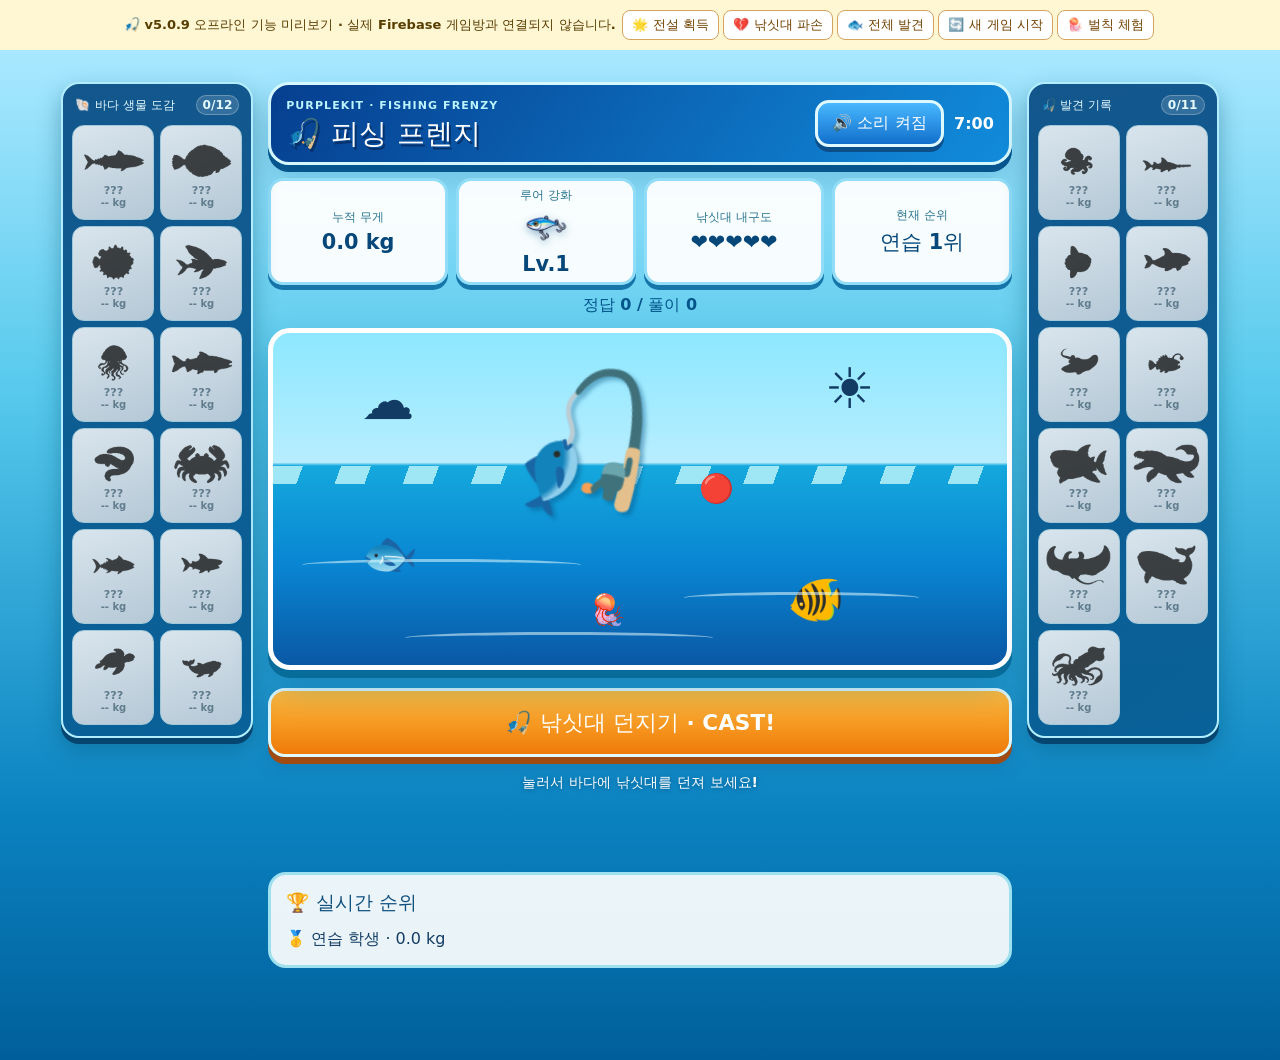
==== commit e6f2bf1e: "Add files via upload" ====
--- a/fishing-demo.html
+++ b/fishing-demo.html
@@ -1,7 +1,7 @@
-<!doctype html><html lang="ko"><head><meta charset="utf-8"><meta name="viewport" content="width=device-width, initial-scale=1"><title>퍼플킷 v5.0.8 피싱 프렌지 미리보기</title>
+<!doctype html><html lang="ko"><head><meta charset="utf-8"><meta name="viewport" content="width=device-width, initial-scale=1"><title>퍼플킷 v5.0.9 피싱 프렌지 미리보기</title>
 <link rel="stylesheet" href="styles.css"><link rel="stylesheet" href="arcade.css"><link rel="stylesheet" href="fishing.css">
 <style>body{margin:0}#fishing-student{display:block!important;position:relative!important}#preview-banner{position:relative;z-index:10;background:#fff6d4;color:#583d00;padding:8px 12px;text-align:center;font-size:13px;font-weight:850}#preview-banner button{border:1px solid #d5a45e;border-radius:8px;background:#fff;color:#704100;font-weight:850;padding:5px 9px;margin:2px;cursor:pointer}</style></head>
-<body class="arcade-theme quiz-stage-active"><div id="preview-banner">🎣 v5.0.8 오프라인 기능 미리보기 · 실제 Firebase 게임방과 연결되지 않습니다.
+<body class="arcade-theme quiz-stage-active"><div id="preview-banner">🎣 v5.0.9 오프라인 기능 미리보기 · 실제 Firebase 게임방과 연결되지 않습니다.
 <button type="button" id="preview-legend">🌟 전설 획득</button><button type="button" id="preview-break">💔 낚싯대 파손</button><button type="button" id="preview-find-all">🐟 전체 발견</button><button type="button" id="preview-reset">🔄 새 게임 시작</button><button type="button" id="preview-penalty">🪼 벌칙 체험</button></div>
 <section id="student-room" hidden></section>
   <section id="fishing-student" class="quiz-stage fishing-student" aria-label="피싱 프렌지 학생 게임 화면">
@@ -65,9 +65,9 @@
 // Purplekit v5.0 Fishing Frenzy — pure balancing and scoring helpers.
 // All random rewards are chosen in the teacher's authenticated browser.
 const FISHING_DURABILITY = 5;
-const FISHING_PENALTY_CHANCE = 0.03;
+const FISHING_PENALTY_CHANCE = 0.045;
 const FISHING_PENALTY_COOLDOWN_MS = 60000;
-const FISHING_PENALTY_DURATION_MS = 1800;
+const FISHING_PENALTY_DURATION_MS = 2700;
 const FISHING_LURE_HEAL = 0; // 0 by default; adjust to 1 after classroom tests.
 const CREATURES = Object.freeze([
   {id:'mackerel',name:'고등어',tier:'normal',emoji:'🐟'},
@@ -157,7 +157,7 @@
 }
 function fishingRanking(scores={}){return Object.entries(scores).map(([uid,s])=>({uid,...s})).sort((a,b)=>b.kg-a.kg||b.correct-a.correct||a.name.localeCompare(b.name,'ko'));}
 
-// Purplekit v5.0.8: game-scoped species collection display.
+// Purplekit v5.0.9: game-scoped species collection display.
 // Reads each student's existing public score; no extra Firebase subscription.
 function codexStats(creatures,records={}){
   const found=creatures.map(fish=>Number(records?.[fish.id]||0)>0);
@@ -169,7 +169,7 @@
   for(const [index,fish] of creatures.entries()){
     const card=document.createElement('div');card.className='fishing-codex-card';
     card.dataset.found='false';card.dataset.tier=fish.tier;
-    const img=document.createElement('img');img.src=`images/fishing/thumbs/${fish.id}.webp?v=5.0.8`;
+    const img=document.createElement('img');img.src=`images/fishing/thumbs/${fish.id}.webp?v=5.0.9`;
     img.alt='아직 발견하지 못한 생물의 실루엣';img.loading='lazy';img.decoding='async';
     const name=document.createElement('span');name.className='fishing-codex-card-name';name.textContent='???';
     const best=document.createElement('span');best.className='fishing-codex-card-best';best.textContent='-- kg';
@@ -204,7 +204,7 @@
 const $=id=>document.getElementById(id);
 let audioEnabled=true,bgmStarted=false,question=null,selected='',phase='cast',upgrade=false,hitTimer=null;
 let score;
-try{score=JSON.parse(localStorage.getItem('purplekit_preview_508_score'))||freshScore('연습 학생','a01');}
+try{score=JSON.parse(localStorage.getItem('purplekit_preview_509_score'))||freshScore('연습 학생','a01');}
 catch{score=freshScore('연습 학생','a01');}
 score.bestBySpecies=score.bestBySpecies||{};
 const bank=[
@@ -214,12 +214,12 @@
   ['바다에 사는 포유류는?',['꽃게','고등어','고래','복어'],3]
 ];
 let codex=createFishingCodex($('fishing-codex-left'),$('fishing-codex-right'),CREATURES);
-function persist(){try{localStorage.setItem('purplekit_preview_508_score',JSON.stringify(score));}catch{}}
+function persist(){try{localStorage.setItem('purplekit_preview_509_score',JSON.stringify(score));}catch{}}
 function audio(label,vol=.5){if(!audioEnabled)return;const el=$(label);if(!el)return;el.volume=vol;try{el.currentTime=0;}catch{};el.play().catch(()=>{});}
 function bgm(){const el=$('fishing-bgm');if(!audioEnabled||!el)return;el.volume=.23;el.play().catch(()=>{});}
 function soundToggle(){const button=$('fishing-audio-toggle');button.textContent=audioEnabled?'🔊 소리 켜짐':'🔇 소리 꺼짐';button.setAttribute('aria-pressed',String(audioEnabled));if(audioEnabled)bgm();else $('fishing-bgm').pause();}
 function views(v){for(const id of ['fishing-wait','fishing-cast-view','fishing-question-view','fishing-reward','fishing-finished'])$(id).hidden=id!==v;}
-function lureAsset(level){const n=Math.min(8,Math.max(1,Math.floor(Number(level)||1)));return `images/fishing/lures/lure${n}.png?v=5.0.8`;}
+function lureAsset(level){const n=Math.min(8,Math.max(1,Math.floor(Number(level)||1)));return `images/fishing/lures/lure${n}.png?v=5.0.9`;}
 function updateStats(){
   $('fishing-weight').textContent=Number(score.kg||0).toFixed(1)+' kg';
   $('fishing-level').textContent='Lv.'+score.level;$('fishing-lure-icon').src=lureAsset(score.level);
@@ -245,7 +245,7 @@
   let title='물고기를 놓쳤어요!',detail='다음 낚시에 도전해요!',emoji='💦';
   if(result.type==='fish'){
      title=result.name;detail='+'+Number(result.kg).toFixed(1)+' kg 획득!';emoji=result.emoji;
-     sprite.src=`images/fishing/${result.creatureId}.png?v=5.0.8`;sprite.hidden=false;$('fishing-catch-emoji').hidden=true;
+     sprite.src=`images/fishing/${result.creatureId}.png?v=5.0.9`;sprite.hidden=false;$('fishing-catch-emoji').hidden=true;
      audio(result.tier==='legend'?'fishing-sfx-legend':'fishing-sfx-catch',result.tier==='legend'?.62:.5);
   }else if(result.type==='broken'){title='낚싯대가 부러졌어요!';detail='루어 Lv.1로 돌아갑니다';emoji='🪵';audio('fishing-sfx-break',.62);}
   else if(result.type==='upgrade'){title='루어 강화 성공!';detail='Lv.'+result.newLevel;emoji='🎣';sprite.src=lureAsset(result.newLevel);sprite.hidden=false;$('fishing-catch-emoji').hidden=true;audio('fishing-sfx-catch',.5);}
@@ -274,7 +274,7 @@
 $('preview-break').addEventListener('click',()=>{score.durability=1;const out=resolveCatch(score,{correct:false});score=out.score;showResult(out.result);});
 $('preview-reset').addEventListener('click',()=>{score=freshScore('연습 학생','a01');persist();updateStats();cast();setCodexOpen(false);});
 $('preview-find-all').addEventListener('click',()=>{for(const fish of CREATURES)score.bestBySpecies[fish.id]=Math.max(Number(score.bestBySpecies[fish.id]||0),Math.random()*50+1);persist();updateStats();});
-$('preview-penalty').addEventListener('click',()=>{const layer=$('fishing-penalty');layer.hidden=false;setTimeout(()=>layer.hidden=true,1800);});
+$('preview-penalty').addEventListener('click',()=>{const layer=$('fishing-penalty');layer.hidden=false;setTimeout(()=>layer.hidden=true,FISHING_PENALTY_DURATION_MS);});
 soundToggle();updateStats();cast();
 
 </script></body></html>
--- a/fishing.css
+++ b/fishing.css
@@ -29,7 +29,7 @@
 .fishing-center,.fishing-finished{padding:28px;border:3px solid #a9e7fc;background:#ffffffd9;border-radius:18px;font-weight:850;text-align:center;color:#164d74}.fishing-finished h2{color:#0b63aa}.fishing-finished>strong{font-size:clamp(2rem,6vw,3.7rem);color:#e58b11}
 .fishing-status{padding:10px;color:#fff;text-align:center;font-weight:750;text-shadow:0 1px 2px #004a85;min-height:42px}.fishing-status[data-kind=error]{color:#fff7a1}
 .fishing-leaderboard{background:#ffffffea;border:3px solid #9fe0ee;padding:15px;border-radius:18px;margin:20px auto;max-width:850px}.fishing-leaderboard h3{margin:0 0 13px;color:#11517f}
-.fishing-penalty{position:fixed;inset:0;z-index:3000;pointer-events:none;overflow:hidden;display:grid;place-items:center;background:#062b6555}.fishing-penalty-creatures{position:absolute;left:0;right:0;top:35%;font-size:clamp(40px,9vw,115px);white-space:nowrap;animation:fishing-penalty-sweep 1.8s linear both;filter:drop-shadow(4px 5px 4px #00113e80)}.fishing-penalty>strong{position:relative;background:#fef7d5ee;border:4px solid #ffb84c;border-radius:20px;padding:13px 25px;color:#b54f00;font-size:clamp(1.3rem,4vw,2.5rem);box-shadow:0 8px 24px #112b6677;animation:fishing-penalty-pop 1.8s both}.fishing-penalty[data-effect=jelly] .fishing-penalty-creatures{filter:hue-rotate(70deg) drop-shadow(4px 5px 4px #09113b99)}.fishing-penalty[data-effect=ink]{background:#120b2eab}.fishing-penalty[data-effect=shrink]{background:#0b509055}.fishing-shrunken .fishing-stage-inner>.fishing-question-view{transform:scale(.75);transform-origin:center center;transition:transform .15s}
+.fishing-penalty{position:fixed;inset:0;z-index:3000;pointer-events:none;overflow:hidden;display:grid;place-items:center;background:#062b6555}.fishing-penalty-creatures{position:absolute;left:0;right:0;top:35%;font-size:clamp(40px,9vw,115px);white-space:nowrap;animation:fishing-penalty-sweep 2.7s linear both;filter:drop-shadow(4px 5px 4px #00113e80)}.fishing-penalty>strong{position:relative;background:#fef7d5ee;border:4px solid #ffb84c;border-radius:20px;padding:13px 25px;color:#b54f00;font-size:clamp(1.3rem,4vw,2.5rem);box-shadow:0 8px 24px #112b6677;animation:fishing-penalty-pop 2.7s both}.fishing-penalty[data-effect=jelly] .fishing-penalty-creatures{filter:hue-rotate(70deg) drop-shadow(4px 5px 4px #09113b99)}.fishing-penalty[data-effect=ink]{background:#120b2eab}.fishing-penalty[data-effect=shrink]{background:#0b509055}.fishing-shrunken .fishing-stage-inner>.fishing-question-view{transform:scale(.75);transform-origin:center center;transition:transform .15s}
 /* [hidden] must win over the display declarations above. */
 .fishing-student [hidden],.fishing-host-panel[hidden]{display:none!important}
 @keyframes fishing-wave{to{background-position:100px 0}}@keyframes fishing-bob{50%{transform:translateY(8px)}}@keyframes fishing-swim{50%{transform:translateX(70px)}}@keyframes fishing-cast-swing{50%{transform:rotate(12deg)}}@keyframes fishing-hit{50%{transform:translate(4px,-4px)}}@keyframes fishing-twinkle{50%{opacity:.45}}@keyframes fishing-rise{from{transform:translateY(35px) scale(.6);opacity:.3}to{transform:translateY(0) scale(1);opacity:1}}@keyframes fishing-penalty-sweep{from{transform:translateX(100vw)}to{transform:translateX(-115vw)}}@keyframes fishing-penalty-pop{0%,100%{opacity:0;transform:scale(.7)}15%,75%{opacity:1;transform:scale(1)}}
@@ -56,7 +56,7 @@
 .fishing-focus .fishing-monitor-list{grid-template-columns:repeat(auto-fit,minmax(280px,1fr))}
 @media(max-width:800px){.fishing-focus-columns{grid-template-columns:1fr}.fishing-focus-header{flex-wrap:wrap}.fishing-focus-actions{width:100%;justify-content:space-between}}
 
-/* v5.0.8: show the prompt on the left and an enlarged question image on the right. */
+/* v5.0.9: show the prompt on the left and an enlarged question image on the right. */
 .fishing-question-copy{min-width:0}
 .fishing-question-card.has-image{display:grid;grid-template-columns:minmax(0,2fr) minmax(0,3fr);gap:clamp(12px,2vw,22px);align-items:center;text-align:left;padding:clamp(15px,2vw,23px)}
 .fishing-question-card.has-image .fishing-question-copy{text-align:left}
@@ -74,9 +74,9 @@
 }
 
 
-/* v5.0.8: 23-species living codex. On wide screens, 12 left / 11 right in two columns. */
+/* v5.0.9: 23-species living codex. On wide screens, 12 left / 11 right in two columns. */
 .fishing-stage-inner{width:min(1680px,100%);padding:14px clamp(10px,1.8vw,24px) 30px}
-.fishing-game-layout{display:grid;grid-template-columns:minmax(200px,246px) minmax(0,1fr) minmax(200px,246px);gap:clamp(10px,1.3vw,20px);align-items:start}
+.fishing-game-layout{display:grid;grid-template-columns:minmax(145px,clamp(145px,15vw,246px)) minmax(0,1fr) minmax(145px,clamp(145px,15vw,246px));gap:clamp(7px,1.15vw,20px);align-items:start}
 .fishing-main-column{min-width:0}
 .fishing-main-column .fishing-head{padding:12px 17px}
 .fishing-main-column .fishing-head h2{font-size:clamp(1.24rem,2.2vw,1.85rem)}
@@ -132,10 +132,10 @@
 .fishing-main-column .fishing-reward-spark{font-size:1.35rem}
 .fishing-main-column .fishing-reward>.fishing-main-button{padding:11px 14px;margin:9px 0 4px;font-size:clamp(1rem,2vw,1.2rem)}
 /* Narrow screens: retain the full-size problem. Codex opens as a separate optional overlay. */
-@media(max-width:1320px){
+@media(max-width:1000px){
  .fishing-stage-inner{width:min(1120px,100%)}
  .fishing-game-layout{display:block}
- .fishing-codex-toggle{display:flex;align-items:center;justify-content:center;gap:12px;width:100%;border:2px solid #a3ebff;border-radius:11px;background:#0f5b93;color:white;padding:9px 12px;margin:0 0 12px;font-weight:900;cursor:pointer}
+ .fishing-codex-toggle{display:flex;align-items:center;justify-content:center;gap:12px;width:100%;border:3px solid #ffe38b;border-radius:13px;background:#073e76;color:white;padding:12px;margin:0 0 12px;font-weight:900;cursor:pointer;box-shadow:0 4px 0 #07578e}
  .fishing-codex-toggle span{color:#ffe88b}
  .fishing-codex-backdrop:not([hidden]){display:block;position:fixed;inset:0;z-index:2490;background:#001a3aba}
  .fishing-codex-rail{display:none;position:fixed;z-index:2500;top:64px;bottom:18px;width:min(44vw,350px);overflow-y:auto}
@@ -156,3 +156,44 @@
  .fishing-codex-heading strong{padding:2px 3px}
  .fishing-codex-card-name{font-size:9px}.fishing-codex-card-best{font-size:9px}
 }
+
+/* v5.0.9: teacher live aquarium and automatic final-result analytics. */
+.fishing-focus-pond{position:relative;height:clamp(290px,38vh,440px);overflow:hidden;isolation:isolate;border:5px solid #a3e9ff;border-radius:22px;background:linear-gradient(180deg,#79d7fd 0%,#a0e8fa 33%,#1ba6d9 34%,#0874b1 67%,#064a88 100%);box-shadow:inset 0 -16px 22px #00275a44,0 8px 0 #0a5e98}
+.fishing-pond-sun{position:absolute;top:5%;right:8%;font-size:45px;filter:drop-shadow(0 0 12px #fff18a);pointer-events:none}
+.fishing-pond-bubble{position:absolute;bottom:8%;right:15%;font-size:clamp(35px,4vw,75px);opacity:.75;animation:fishing-pond-bubbles 6s ease-in-out infinite;pointer-events:none}
+.fishing-pond-seaweed{position:absolute;bottom:-8px;left:0;right:0;text-align:center;font-size:clamp(24px,3vw,48px);word-spacing:32px;opacity:.8;pointer-events:none}
+.fishing-ocean-hint{font-size:.82rem;color:#367b9c;font-weight:750;margin:0 0 9px}
+.fishing-pond-catches{position:absolute;inset:0;overflow:hidden;pointer-events:none}
+.fishing-swimming-catch{--fish-distance:800px;position:absolute;left:-155px;top:45%;width:150px;display:grid;gap:2px;text-align:center;justify-items:center;animation:fishing-teacher-fish-swim var(--fish-time,6s) linear both;filter:drop-shadow(0 8px 7px #01406d80);pointer-events:none}
+.fishing-swimming-catch img{display:block;width:130px;height:99px;object-fit:contain;animation:fishing-teacher-fish-wiggle .36s ease-in-out infinite alternate}
+.fishing-swimming-catch figcaption{border:1px solid #dcf9ff;border-radius:10px;padding:4px 6px;color:#063765;background:#ffffffe8;font-size:12px;line-height:1.25;font-weight:900;max-width:170px;overflow:hidden;text-overflow:ellipsis;white-space:nowrap}
+.fishing-swimming-catch[data-tier=legend] img{filter:drop-shadow(0 0 13px #ffd03b);width:155px;height:112px}
+.fishing-catch-feed{display:flex;flex-direction:column;gap:4px;max-height:140px;overflow:hidden;margin:13px 0 0;font-size:13px;font-weight:800;color:#0a6597}
+.fishing-catch-feed>div{padding:4px 10px;background:#e9f9ff;border-radius:10px;border:1px solid #c3e7f7}
+@keyframes fishing-teacher-fish-swim{from{transform:translateX(0)}to{transform:translateX(var(--fish-distance))}}
+@keyframes fishing-teacher-fish-wiggle{from{transform:rotate(-5deg) translateY(2px)}to{transform:rotate(5deg) translateY(-2px)}}
+@keyframes fishing-pond-bubbles{50%{transform:translateY(-32px);opacity:.4}}
+.fishing-focus-results[hidden],.fishing-focus-live[hidden],.fishing-focus-penalty[hidden]{display:none!important}
+.fishing-results-hero{display:flex;flex-wrap:wrap;justify-content:space-between;align-items:center;gap:10px;padding:18px 22px;border-radius:18px;background:linear-gradient(140deg,#fff8de,#e8f6ff);color:#114c78;border:3px solid #ffd579;box-shadow:0 7px 0 #b7802d}
+.fishing-results-hero h2{margin:0;color:#9a5810;font-size:clamp(23px,3vw,36px)}
+.fishing-results-hero p{margin:0;font-weight:800;font-size:15px}
+.fishing-results-hero label{font-weight:900;font-size:13px;display:flex;gap:9px;align-items:center}
+.fishing-results-hero select{background:white;color:#144875;border:2px solid #93c5e3;border-radius:8px;padding:10px}
+.fishing-results-grid{display:grid;grid-template-columns:repeat(3,minmax(0,1fr));gap:13px;margin-top:19px;align-items:start}
+.fishing-results-card{padding:16px 12px;border-radius:18px;background:#f9fdff;color:#19446a;border:2px solid #a4e5f9;min-width:0}
+.fishing-results-card h3{margin:0 0 6px;color:#12558b;font-size:clamp(16px,1.45vw,21px)}
+.fishing-results-card>p{font-size:12px;color:#567b92;line-height:1.4;margin:0 0 12px}
+.fishing-results-list{display:flex;flex-direction:column;gap:7px;max-height:min(60vh,630px);overflow-y:auto;padding:2px}
+.fishing-results-entry{display:grid;grid-template-columns:auto minmax(0,1fr) auto;gap:8px;align-items:center;border:1px solid #d0e6f4;border-radius:11px;background:#f2f9ff;padding:10px 8px;font-weight:800;font-size:13px}
+.fishing-results-entry .fishing-results-label{min-width:0;overflow-wrap:anywhere;line-height:1.35}
+.fishing-results-entry .fishing-results-number{font-size:13px;white-space:nowrap;font-variant-numeric:tabular-nums;color:#11679b}
+.fishing-results-entry .fishing-results-sub{grid-column:2/4;color:#55768b;font-size:11px;font-weight:700}
+.fishing-results-entry[data-tier=high]{border-color:#8dd8b0;background:#eefbf4}
+.fishing-results-entry[data-tier=mid]{border-color:#f2d481;background:#fffae7}
+.fishing-results-entry[data-tier=low]{border-color:#f7b8a7;background:#fff1ec}
+.fishing-results-footnote{font-size:12px;color:#d8ecf8;font-weight:750;margin:15px 6px 0}
+.fishing-focus.fishing-shrunken .fishing-focus-live{transform:scale(.90);transform-origin:top center;transition:transform .15s}
+.fishing-focus-penalty{z-index:3200}
+@media(max-width:1080px){.fishing-results-grid{grid-template-columns:repeat(2,minmax(0,1fr))}.fishing-results-card:last-child{grid-column:1/-1}}
+@media(max-width:700px){.fishing-results-grid{grid-template-columns:1fr}.fishing-results-card:last-child{grid-column:auto}.fishing-focus-pond{height:280px}.fishing-results-list{max-height:40vh}}
+@media(prefers-reduced-motion:reduce){.fishing-focus *{animation-duration:.01ms!important;transition-duration:.01ms!important}}
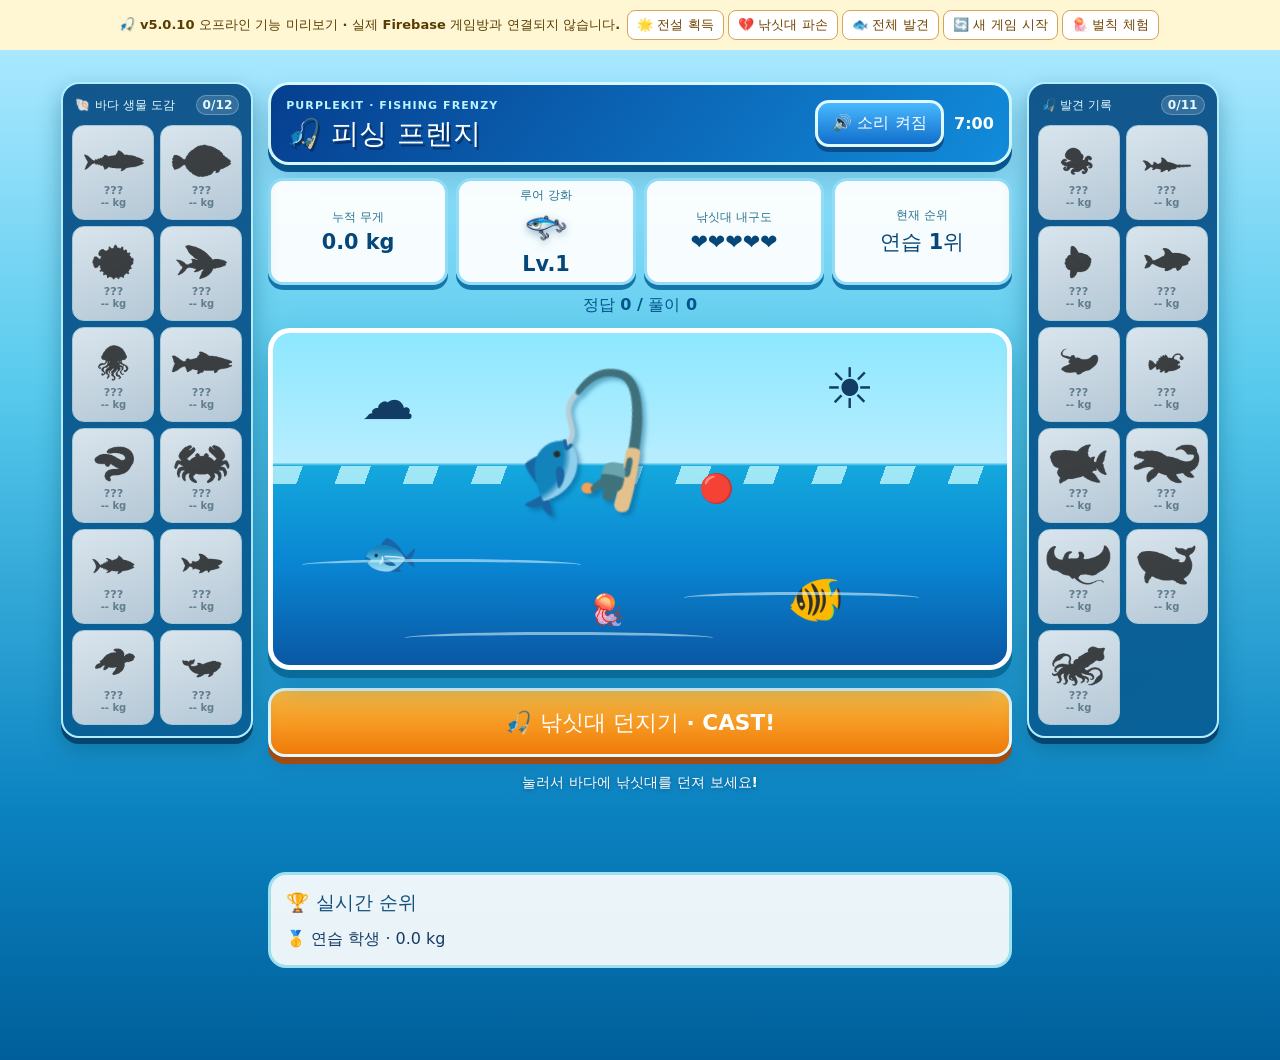
==== commit 4af07d24: "Add files via upload" ====
--- a/fishing-demo.html
+++ b/fishing-demo.html
@@ -1,7 +1,7 @@
-<!doctype html><html lang="ko"><head><meta charset="utf-8"><meta name="viewport" content="width=device-width, initial-scale=1"><title>퍼플킷 v5.0.9 피싱 프렌지 미리보기</title>
+<!doctype html><html lang="ko"><head><meta charset="utf-8"><meta name="viewport" content="width=device-width, initial-scale=1"><title>퍼플킷 v5.0.10 피싱 프렌지 미리보기</title>
 <link rel="stylesheet" href="styles.css"><link rel="stylesheet" href="arcade.css"><link rel="stylesheet" href="fishing.css">
 <style>body{margin:0}#fishing-student{display:block!important;position:relative!important}#preview-banner{position:relative;z-index:10;background:#fff6d4;color:#583d00;padding:8px 12px;text-align:center;font-size:13px;font-weight:850}#preview-banner button{border:1px solid #d5a45e;border-radius:8px;background:#fff;color:#704100;font-weight:850;padding:5px 9px;margin:2px;cursor:pointer}</style></head>
-<body class="arcade-theme quiz-stage-active"><div id="preview-banner">🎣 v5.0.9 오프라인 기능 미리보기 · 실제 Firebase 게임방과 연결되지 않습니다.
+<body class="arcade-theme quiz-stage-active"><div id="preview-banner">🎣 v5.0.10 오프라인 기능 미리보기 · 실제 Firebase 게임방과 연결되지 않습니다.
 <button type="button" id="preview-legend">🌟 전설 획득</button><button type="button" id="preview-break">💔 낚싯대 파손</button><button type="button" id="preview-find-all">🐟 전체 발견</button><button type="button" id="preview-reset">🔄 새 게임 시작</button><button type="button" id="preview-penalty">🪼 벌칙 체험</button></div>
 <section id="student-room" hidden></section>
   <section id="fishing-student" class="quiz-stage fishing-student" aria-label="피싱 프렌지 학생 게임 화면">
@@ -66,7 +66,7 @@
 // All random rewards are chosen in the teacher's authenticated browser.
 const FISHING_DURABILITY = 5;
 const FISHING_PENALTY_CHANCE = 0.045;
-const FISHING_PENALTY_COOLDOWN_MS = 60000;
+const FISHING_PENALTY_COOLDOWN_MS = 30000;
 const FISHING_PENALTY_DURATION_MS = 2700;
 const FISHING_LURE_HEAL = 0; // 0 by default; adjust to 1 after classroom tests.
 const CREATURES = Object.freeze([
@@ -157,7 +157,7 @@
 }
 function fishingRanking(scores={}){return Object.entries(scores).map(([uid,s])=>({uid,...s})).sort((a,b)=>b.kg-a.kg||b.correct-a.correct||a.name.localeCompare(b.name,'ko'));}
 
-// Purplekit v5.0.9: game-scoped species collection display.
+// Purplekit v5.0.10: game-scoped species collection display.
 // Reads each student's existing public score; no extra Firebase subscription.
 function codexStats(creatures,records={}){
   const found=creatures.map(fish=>Number(records?.[fish.id]||0)>0);
@@ -169,7 +169,7 @@
   for(const [index,fish] of creatures.entries()){
     const card=document.createElement('div');card.className='fishing-codex-card';
     card.dataset.found='false';card.dataset.tier=fish.tier;
-    const img=document.createElement('img');img.src=`images/fishing/thumbs/${fish.id}.webp?v=5.0.9`;
+    const img=document.createElement('img');img.src=`images/fishing/thumbs/${fish.id}.webp?v=5.0.10`;
     img.alt='아직 발견하지 못한 생물의 실루엣';img.loading='lazy';img.decoding='async';
     const name=document.createElement('span');name.className='fishing-codex-card-name';name.textContent='???';
     const best=document.createElement('span');best.className='fishing-codex-card-best';best.textContent='-- kg';
@@ -219,7 +219,7 @@
 function bgm(){const el=$('fishing-bgm');if(!audioEnabled||!el)return;el.volume=.23;el.play().catch(()=>{});}
 function soundToggle(){const button=$('fishing-audio-toggle');button.textContent=audioEnabled?'🔊 소리 켜짐':'🔇 소리 꺼짐';button.setAttribute('aria-pressed',String(audioEnabled));if(audioEnabled)bgm();else $('fishing-bgm').pause();}
 function views(v){for(const id of ['fishing-wait','fishing-cast-view','fishing-question-view','fishing-reward','fishing-finished'])$(id).hidden=id!==v;}
-function lureAsset(level){const n=Math.min(8,Math.max(1,Math.floor(Number(level)||1)));return `images/fishing/lures/lure${n}.png?v=5.0.9`;}
+function lureAsset(level){const n=Math.min(8,Math.max(1,Math.floor(Number(level)||1)));return `images/fishing/lures/lure${n}.png?v=5.0.10`;}
 function updateStats(){
   $('fishing-weight').textContent=Number(score.kg||0).toFixed(1)+' kg';
   $('fishing-level').textContent='Lv.'+score.level;$('fishing-lure-icon').src=lureAsset(score.level);
@@ -245,7 +245,7 @@
   let title='물고기를 놓쳤어요!',detail='다음 낚시에 도전해요!',emoji='💦';
   if(result.type==='fish'){
      title=result.name;detail='+'+Number(result.kg).toFixed(1)+' kg 획득!';emoji=result.emoji;
-     sprite.src=`images/fishing/${result.creatureId}.png?v=5.0.9`;sprite.hidden=false;$('fishing-catch-emoji').hidden=true;
+     sprite.src=`images/fishing/${result.creatureId}.png?v=5.0.10`;sprite.hidden=false;$('fishing-catch-emoji').hidden=true;
      audio(result.tier==='legend'?'fishing-sfx-legend':'fishing-sfx-catch',result.tier==='legend'?.62:.5);
   }else if(result.type==='broken'){title='낚싯대가 부러졌어요!';detail='루어 Lv.1로 돌아갑니다';emoji='🪵';audio('fishing-sfx-break',.62);}
   else if(result.type==='upgrade'){title='루어 강화 성공!';detail='Lv.'+result.newLevel;emoji='🎣';sprite.src=lureAsset(result.newLevel);sprite.hidden=false;$('fishing-catch-emoji').hidden=true;audio('fishing-sfx-catch',.5);}
--- a/fishing.css
+++ b/fishing.css
@@ -56,7 +56,7 @@
 .fishing-focus .fishing-monitor-list{grid-template-columns:repeat(auto-fit,minmax(280px,1fr))}
 @media(max-width:800px){.fishing-focus-columns{grid-template-columns:1fr}.fishing-focus-header{flex-wrap:wrap}.fishing-focus-actions{width:100%;justify-content:space-between}}
 
-/* v5.0.9: show the prompt on the left and an enlarged question image on the right. */
+/* v5.0.10: show the prompt on the left and an enlarged question image on the right. */
 .fishing-question-copy{min-width:0}
 .fishing-question-card.has-image{display:grid;grid-template-columns:minmax(0,2fr) minmax(0,3fr);gap:clamp(12px,2vw,22px);align-items:center;text-align:left;padding:clamp(15px,2vw,23px)}
 .fishing-question-card.has-image .fishing-question-copy{text-align:left}
@@ -74,7 +74,7 @@
 }
 
 
-/* v5.0.9: 23-species living codex. On wide screens, 12 left / 11 right in two columns. */
+/* v5.0.10: 23-species living codex. On wide screens, 12 left / 11 right in two columns. */
 .fishing-stage-inner{width:min(1680px,100%);padding:14px clamp(10px,1.8vw,24px) 30px}
 .fishing-game-layout{display:grid;grid-template-columns:minmax(145px,clamp(145px,15vw,246px)) minmax(0,1fr) minmax(145px,clamp(145px,15vw,246px));gap:clamp(7px,1.15vw,20px);align-items:start}
 .fishing-main-column{min-width:0}
@@ -157,7 +157,7 @@
  .fishing-codex-card-name{font-size:9px}.fishing-codex-card-best{font-size:9px}
 }
 
-/* v5.0.9: teacher live aquarium and automatic final-result analytics. */
+/* v5.0.10: teacher live aquarium and automatic final-result analytics. */
 .fishing-focus-pond{position:relative;height:clamp(290px,38vh,440px);overflow:hidden;isolation:isolate;border:5px solid #a3e9ff;border-radius:22px;background:linear-gradient(180deg,#79d7fd 0%,#a0e8fa 33%,#1ba6d9 34%,#0874b1 67%,#064a88 100%);box-shadow:inset 0 -16px 22px #00275a44,0 8px 0 #0a5e98}
 .fishing-pond-sun{position:absolute;top:5%;right:8%;font-size:45px;filter:drop-shadow(0 0 12px #fff18a);pointer-events:none}
 .fishing-pond-bubble{position:absolute;bottom:8%;right:15%;font-size:clamp(35px,4vw,75px);opacity:.75;animation:fishing-pond-bubbles 6s ease-in-out infinite;pointer-events:none}
@@ -197,3 +197,24 @@
 @media(max-width:1080px){.fishing-results-grid{grid-template-columns:repeat(2,minmax(0,1fr))}.fishing-results-card:last-child{grid-column:1/-1}}
 @media(max-width:700px){.fishing-results-grid{grid-template-columns:1fr}.fishing-results-card:last-child{grid-column:auto}.fishing-focus-pond{height:280px}.fishing-results-list{max-height:40vh}}
 @media(prefers-reduced-motion:reduce){.fishing-focus *{animation-duration:.01ms!important;transition-duration:.01ms!important}}
+
+/* v5.0.10: Fishing podium using the same podium geometry as Gold, scored in kilograms. */
+.fishing-podium-toolbar{display:flex;justify-content:space-between;align-items:center;flex-wrap:wrap;gap:10px;margin:20px 0 9px;color:#fff}
+.fishing-podium-toolbar>strong{font-size:clamp(18px,2.1vw,26px);text-shadow:0 2px 4px #00395f}
+.fishing-podium-toolbar .btn{padding:9px 14px;background:#eaf8ff;color:#075581;border:2px solid #a8e2ff;border-radius:11px;cursor:pointer;font-weight:850}
+.fishing-results-podium-wrap{border:2px solid #8edcfc;border-radius:23px;padding:12px 20px 5px;background:radial-gradient(ellipse at 50% 10%,#2898c2ad,transparent 65%),linear-gradient(170deg,#06497b,#023869);box-shadow:0 8px 22px #00244766;overflow:hidden}
+.fishing-results-podium-wrap[hidden]{display:none!important}
+.fishing-results-podium-wrap .arcade-podium{max-width:850px;gap:clamp(8px,2vw,22px);margin:8px auto 14px}
+.fishing-results-podium-wrap .arcade-podium-person{min-width:0;max-width:230px;gap:6px}
+.fishing-results-podium-wrap .arcade-podium-person strong{max-width:100%;color:#fff;line-height:1.22;overflow-wrap:anywhere}
+.fishing-results-podium-wrap .arcade-podium-person span{font-variant-numeric:tabular-nums;color:#ffe48a;font-size:clamp(15px,1.7vw,23px);font-weight:950}
+.fishing-results-podium-wrap .arcade-podium-base{box-shadow:0 8px 0 #001c3655}
+.fishing-results-podium-wrap .arcade-podium-person img{max-width:100%;object-fit:contain}
+@media(max-width:700px){
+ .fishing-results-podium-wrap{padding:10px 8px 0}
+ .fishing-results-podium-wrap .arcade-podium{gap:5px;margin:4px auto 12px}
+ .fishing-results-podium-wrap .arcade-podium-person{gap:4px}
+ .fishing-results-podium-wrap .arcade-podium-base{min-height:80px;font-size:21px}
+ .fishing-results-podium-wrap .position-1 .arcade-podium-base{min-height:130px}
+ .fishing-results-podium-wrap .position-2 .arcade-podium-base{min-height:95px}
+}
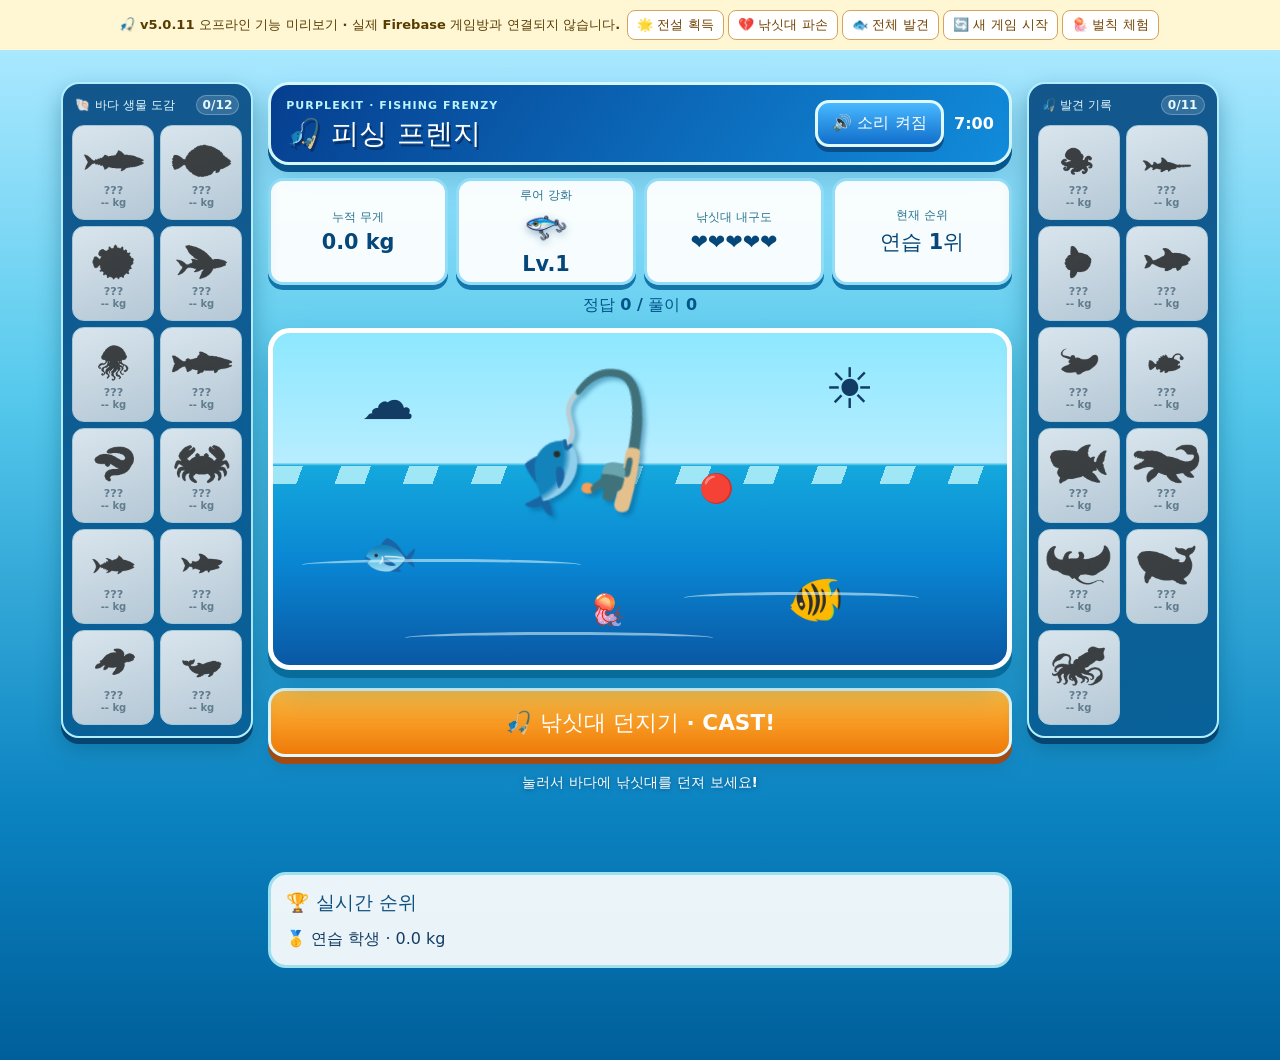
==== commit 4387dad8: "Add files via upload" ====
--- a/fishing-demo.html
+++ b/fishing-demo.html
@@ -1,7 +1,7 @@
-<!doctype html><html lang="ko"><head><meta charset="utf-8"><meta name="viewport" content="width=device-width, initial-scale=1"><title>퍼플킷 v5.0.10 피싱 프렌지 미리보기</title>
+<!doctype html><html lang="ko"><head><meta charset="utf-8"><meta name="viewport" content="width=device-width, initial-scale=1"><title>퍼플킷 v5.0.11 피싱 프렌지 미리보기</title>
 <link rel="stylesheet" href="styles.css"><link rel="stylesheet" href="arcade.css"><link rel="stylesheet" href="fishing.css">
 <style>body{margin:0}#fishing-student{display:block!important;position:relative!important}#preview-banner{position:relative;z-index:10;background:#fff6d4;color:#583d00;padding:8px 12px;text-align:center;font-size:13px;font-weight:850}#preview-banner button{border:1px solid #d5a45e;border-radius:8px;background:#fff;color:#704100;font-weight:850;padding:5px 9px;margin:2px;cursor:pointer}</style></head>
-<body class="arcade-theme quiz-stage-active"><div id="preview-banner">🎣 v5.0.10 오프라인 기능 미리보기 · 실제 Firebase 게임방과 연결되지 않습니다.
+<body class="arcade-theme quiz-stage-active"><div id="preview-banner">🎣 v5.0.11 오프라인 기능 미리보기 · 실제 Firebase 게임방과 연결되지 않습니다.
 <button type="button" id="preview-legend">🌟 전설 획득</button><button type="button" id="preview-break">💔 낚싯대 파손</button><button type="button" id="preview-find-all">🐟 전체 발견</button><button type="button" id="preview-reset">🔄 새 게임 시작</button><button type="button" id="preview-penalty">🪼 벌칙 체험</button></div>
 <section id="student-room" hidden></section>
   <section id="fishing-student" class="quiz-stage fishing-student" aria-label="피싱 프렌지 학생 게임 화면">
@@ -157,7 +157,7 @@
 }
 function fishingRanking(scores={}){return Object.entries(scores).map(([uid,s])=>({uid,...s})).sort((a,b)=>b.kg-a.kg||b.correct-a.correct||a.name.localeCompare(b.name,'ko'));}
 
-// Purplekit v5.0.10: game-scoped species collection display.
+// Purplekit v5.0.11: game-scoped species collection display.
 // Reads each student's existing public score; no extra Firebase subscription.
 function codexStats(creatures,records={}){
   const found=creatures.map(fish=>Number(records?.[fish.id]||0)>0);
@@ -169,7 +169,7 @@
   for(const [index,fish] of creatures.entries()){
     const card=document.createElement('div');card.className='fishing-codex-card';
     card.dataset.found='false';card.dataset.tier=fish.tier;
-    const img=document.createElement('img');img.src=`images/fishing/thumbs/${fish.id}.webp?v=5.0.10`;
+    const img=document.createElement('img');img.src=`images/fishing/thumbs/${fish.id}.webp?v=5.0.11`;
     img.alt='아직 발견하지 못한 생물의 실루엣';img.loading='lazy';img.decoding='async';
     const name=document.createElement('span');name.className='fishing-codex-card-name';name.textContent='???';
     const best=document.createElement('span');best.className='fishing-codex-card-best';best.textContent='-- kg';
@@ -219,7 +219,7 @@
 function bgm(){const el=$('fishing-bgm');if(!audioEnabled||!el)return;el.volume=.23;el.play().catch(()=>{});}
 function soundToggle(){const button=$('fishing-audio-toggle');button.textContent=audioEnabled?'🔊 소리 켜짐':'🔇 소리 꺼짐';button.setAttribute('aria-pressed',String(audioEnabled));if(audioEnabled)bgm();else $('fishing-bgm').pause();}
 function views(v){for(const id of ['fishing-wait','fishing-cast-view','fishing-question-view','fishing-reward','fishing-finished'])$(id).hidden=id!==v;}
-function lureAsset(level){const n=Math.min(8,Math.max(1,Math.floor(Number(level)||1)));return `images/fishing/lures/lure${n}.png?v=5.0.10`;}
+function lureAsset(level){const n=Math.min(8,Math.max(1,Math.floor(Number(level)||1)));return `images/fishing/lures/lure${n}.png?v=5.0.11`;}
 function updateStats(){
   $('fishing-weight').textContent=Number(score.kg||0).toFixed(1)+' kg';
   $('fishing-level').textContent='Lv.'+score.level;$('fishing-lure-icon').src=lureAsset(score.level);
@@ -245,7 +245,7 @@
   let title='물고기를 놓쳤어요!',detail='다음 낚시에 도전해요!',emoji='💦';
   if(result.type==='fish'){
      title=result.name;detail='+'+Number(result.kg).toFixed(1)+' kg 획득!';emoji=result.emoji;
-     sprite.src=`images/fishing/${result.creatureId}.png?v=5.0.10`;sprite.hidden=false;$('fishing-catch-emoji').hidden=true;
+     sprite.src=`images/fishing/${result.creatureId}.png?v=5.0.11`;sprite.hidden=false;$('fishing-catch-emoji').hidden=true;
      audio(result.tier==='legend'?'fishing-sfx-legend':'fishing-sfx-catch',result.tier==='legend'?.62:.5);
   }else if(result.type==='broken'){title='낚싯대가 부러졌어요!';detail='루어 Lv.1로 돌아갑니다';emoji='🪵';audio('fishing-sfx-break',.62);}
   else if(result.type==='upgrade'){title='루어 강화 성공!';detail='Lv.'+result.newLevel;emoji='🎣';sprite.src=lureAsset(result.newLevel);sprite.hidden=false;$('fishing-catch-emoji').hidden=true;audio('fishing-sfx-catch',.5);}
--- a/fishing.css
+++ b/fishing.css
@@ -56,7 +56,7 @@
 .fishing-focus .fishing-monitor-list{grid-template-columns:repeat(auto-fit,minmax(280px,1fr))}
 @media(max-width:800px){.fishing-focus-columns{grid-template-columns:1fr}.fishing-focus-header{flex-wrap:wrap}.fishing-focus-actions{width:100%;justify-content:space-between}}
 
-/* v5.0.10: show the prompt on the left and an enlarged question image on the right. */
+/* v5.0.11: show the prompt on the left and an enlarged question image on the right. */
 .fishing-question-copy{min-width:0}
 .fishing-question-card.has-image{display:grid;grid-template-columns:minmax(0,2fr) minmax(0,3fr);gap:clamp(12px,2vw,22px);align-items:center;text-align:left;padding:clamp(15px,2vw,23px)}
 .fishing-question-card.has-image .fishing-question-copy{text-align:left}
@@ -74,7 +74,7 @@
 }
 
 
-/* v5.0.10: 23-species living codex. On wide screens, 12 left / 11 right in two columns. */
+/* v5.0.11: 23-species living codex. On wide screens, 12 left / 11 right in two columns. */
 .fishing-stage-inner{width:min(1680px,100%);padding:14px clamp(10px,1.8vw,24px) 30px}
 .fishing-game-layout{display:grid;grid-template-columns:minmax(145px,clamp(145px,15vw,246px)) minmax(0,1fr) minmax(145px,clamp(145px,15vw,246px));gap:clamp(7px,1.15vw,20px);align-items:start}
 .fishing-main-column{min-width:0}
@@ -157,7 +157,7 @@
  .fishing-codex-card-name{font-size:9px}.fishing-codex-card-best{font-size:9px}
 }
 
-/* v5.0.10: teacher live aquarium and automatic final-result analytics. */
+/* v5.0.11: teacher live aquarium and automatic final-result analytics. */
 .fishing-focus-pond{position:relative;height:clamp(290px,38vh,440px);overflow:hidden;isolation:isolate;border:5px solid #a3e9ff;border-radius:22px;background:linear-gradient(180deg,#79d7fd 0%,#a0e8fa 33%,#1ba6d9 34%,#0874b1 67%,#064a88 100%);box-shadow:inset 0 -16px 22px #00275a44,0 8px 0 #0a5e98}
 .fishing-pond-sun{position:absolute;top:5%;right:8%;font-size:45px;filter:drop-shadow(0 0 12px #fff18a);pointer-events:none}
 .fishing-pond-bubble{position:absolute;bottom:8%;right:15%;font-size:clamp(35px,4vw,75px);opacity:.75;animation:fishing-pond-bubbles 6s ease-in-out infinite;pointer-events:none}
@@ -198,7 +198,7 @@
 @media(max-width:700px){.fishing-results-grid{grid-template-columns:1fr}.fishing-results-card:last-child{grid-column:auto}.fishing-focus-pond{height:280px}.fishing-results-list{max-height:40vh}}
 @media(prefers-reduced-motion:reduce){.fishing-focus *{animation-duration:.01ms!important;transition-duration:.01ms!important}}
 
-/* v5.0.10: Fishing podium using the same podium geometry as Gold, scored in kilograms. */
+/* v5.0.11: Fishing podium using the same podium geometry as Gold, scored in kilograms. */
 .fishing-podium-toolbar{display:flex;justify-content:space-between;align-items:center;flex-wrap:wrap;gap:10px;margin:20px 0 9px;color:#fff}
 .fishing-podium-toolbar>strong{font-size:clamp(18px,2.1vw,26px);text-shadow:0 2px 4px #00395f}
 .fishing-podium-toolbar .btn{padding:9px 14px;background:#eaf8ff;color:#075581;border:2px solid #a8e2ff;border-radius:11px;cursor:pointer;font-weight:850}
